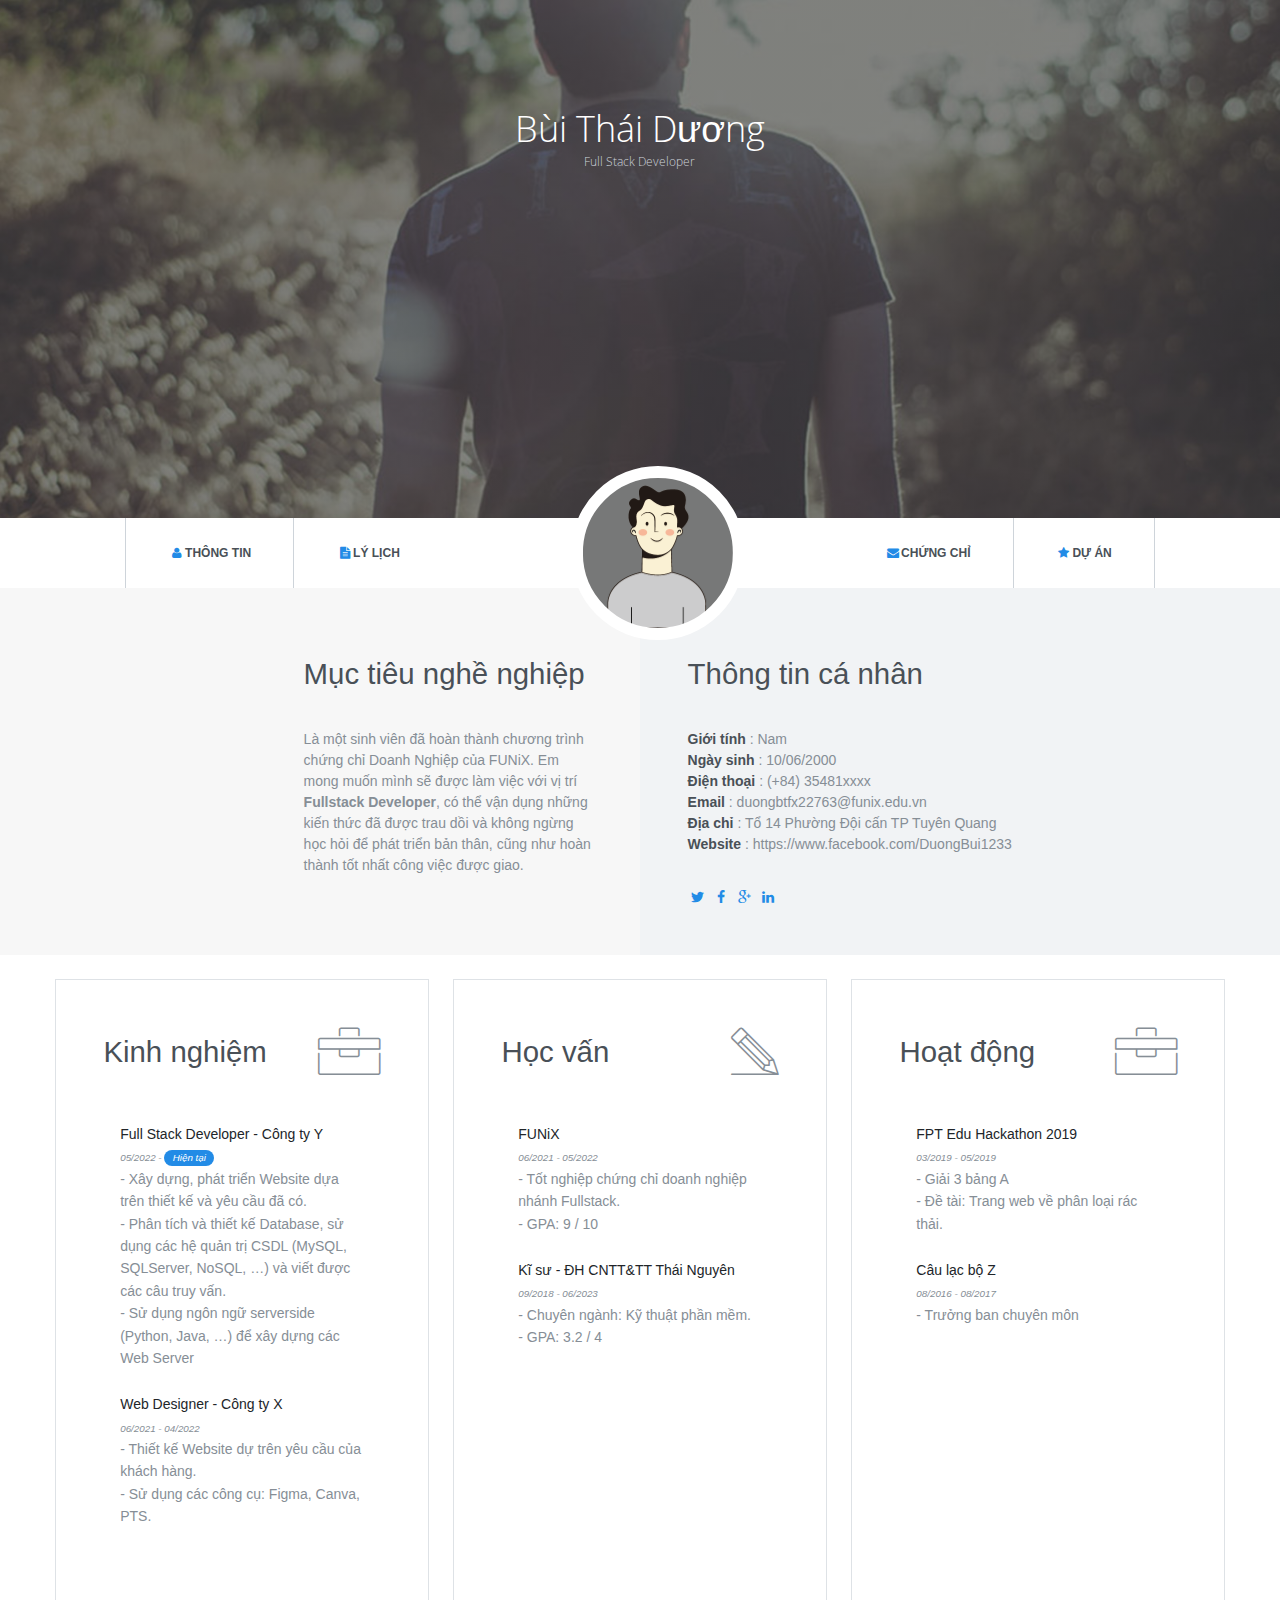
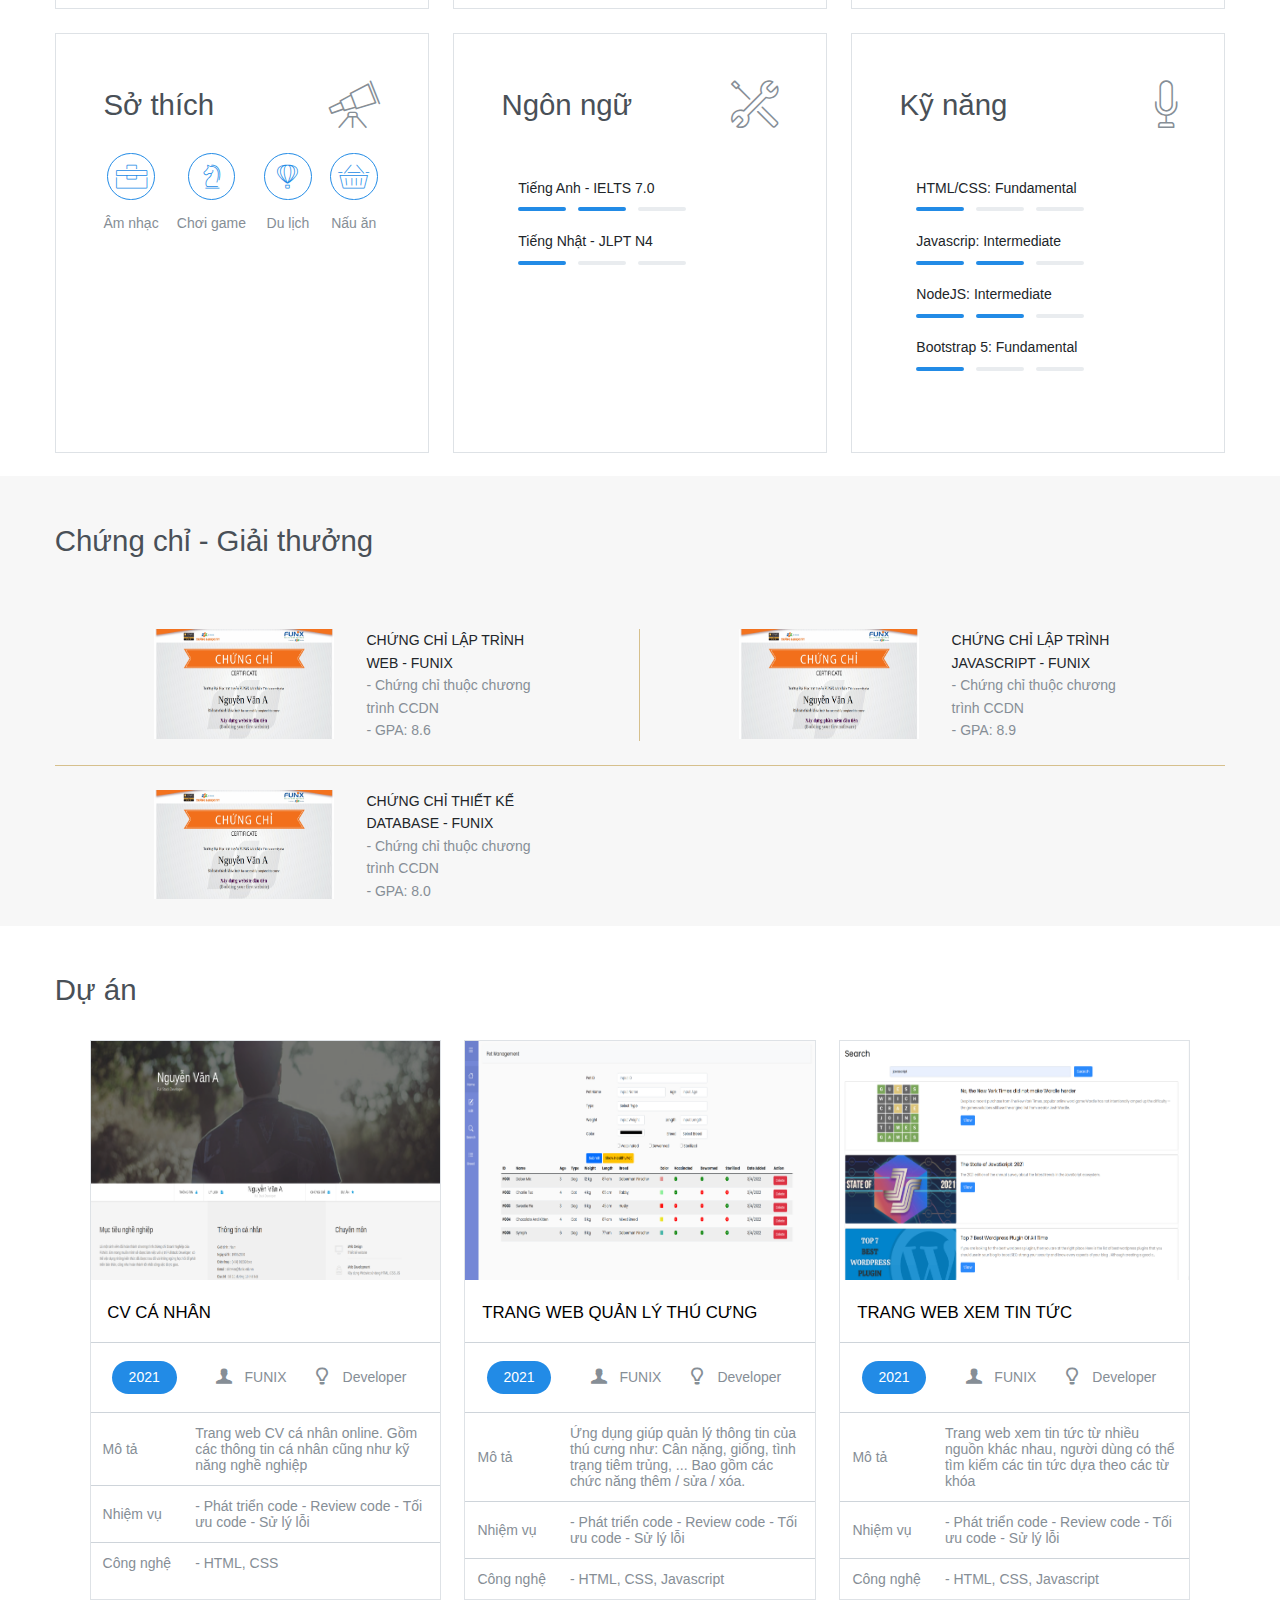
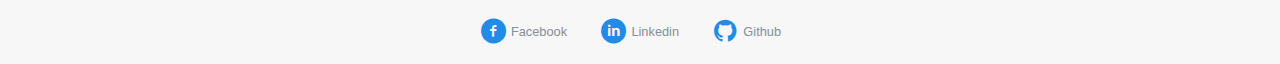
==== index.html @ 36f76881 "first up" ====
<!DOCTYPE html>
<html lang="en">
  <head>
    <meta charset="UTF-8" />
    <meta http-equiv="X-UA-Compatible" content="IE=edge" />
    <meta name="viewport" content="width=device-width, initial-scale=1.0" />

		<!-- responsive for laptops -->
    <link rel="stylesheet" href="./css/laptop.css" />

		<!-- responsive for tablets -->
		<link rel="stylesheet" href="./css/tablet.css">

		<!-- responsive for mobiles -->
		<link rel="stylesheet" href="./css/mobile.css">

    <link rel="stylesheet" href="./css/font.css" />
    <title>Assignment 02</title>
  </head>
  <body>
    <div id="banner">
      <div class="banner-info">
        <h1>Bùi Thái Dương</h1>
        <span>Full Stack Developer</span>
      </div>
    </div>

    <section id="nav-bar">
      <nav class="container">
				<div class="nav-item">
					<a href="#about"><i class="icon icon-user"></i></i><p>Thông tin</p></a>
				</div>
				<div class="nav-item">
        	<a href="#job-info"><i class="icon icon-doc-text-inv"></i><p>Lý lịch</p></a>
				</div>
        <div class="nav-item my-photo"></div>
				<div class="nav-item photo-right">
        	<a href="#certificate"><i class="icon icon-mail-alt"></i><p>Chứng chỉ</p></a>
				</div>
				<div class="nav-item">
        	<a href="#project"><i class="icon icon-star-1"></i><p>Dự Án</p></a>
				</div>
      </nav>
    </section>

    <section id="about" class="bg-grey">
      <div class="container">
        <div id="target">
					<div class="empty"></div>
					<div class="side-empty">
						<h2 class="section-title">Mục tiêu nghề nghiệp</h2>
						<p>
							Là một sinh viên đã hoàn thành chương trình chứng chỉ Doanh Nghiệp
							của FUNiX. Em mong muốn mình sẽ được làm việc với vị trí
							<b>Fullstack Developer</b>, có thể vận dụng những kiến thức đã được
							trau dồi và không ngừng học hỏi để phát triển bản thân, cũng như
							hoàn thành tốt nhất công việc được giao.
						</p>
					</div>
        </div>
        <div id="personal-info">
          <h2 class="section-title">Thông tin cá nhân</h2>
          <ul class="mt-40 info">
            <li><span>Giới tính</span> : Nam</li>
            <li><span>Ngày sinh</span> : 10/06/2000</li>
            <li><span>Điện thoại</span> : (+84) 35481xxxx</li>
            <li><span>Email</span> : duongbtfx22763@funix.edu.vn</li>
            <li><span>Địa chỉ</span> : Tổ 14 Phường Đội cấn TP Tuyên Quang</li>
            <li><span>Website</span> : https://www.facebook.com/DuongBui1233</li>
          </ul>
					<div>
						<a href="#" class="icon"><i class="icon-twitter"></i></a>
						<a href="#" class="icon"><i class="icon-facebook"></i></a>
						<a href="#" class="icon"><i class="icon-gplus"></i></a>
						<a href="#" class="icon"><i class="icon-linkedin"></i></a>
					</div>
        </div>
      </div>
    </section>

    <section id="job-info">
      <div class="container">
					<div class="card">
							<div class="card-header">
								<h2>Kinh nghiệm</h2>
								<i class="ic-toolbox"></i>
						</div>

						<div class="card-body">
							<ul>
								<li>
									<p class="li-first-line">Full Stack Developer - Công ty Y</p>

									<div class="time">
										<span>05/2022 - </span>
										<p>Hiện tại</p>
									</div>

									<p>
										- Xây dựng, phát triển Website dựa trên thiết kế và yêu cầu đã
										có.
									</p>
									<p>
										- Phân tích và thiết kế Database, sử dụng các hệ quản trị CSDL
										(MySQL, SQLServer, NoSQL, …) và viết được các câu truy vấn.
									</p>
									<p>
										- Sử dụng ngôn ngữ serverside (Python, Java, …) để xây dựng các Web Server
									</p>
								</li>

								<li>
									<p class="li-first-line">Web Designer - Công ty X</p>
									<span>06/2021 - 04/2022</span>	
									<p>- Thiết kế Website dự trên yêu cầu của khách hàng.</p>
									<p>- Sử dụng các công cụ: Figma, Canva, PTS.</p>
								</li>
							</ul>
						</div>
					</div>

					<div class="card">
						<div class="card-header">
							<h2>Học vấn</h2>
							<i class="ic-pencil"></i>
						</div>

						<div class="card-body">
							<ul>
								<li>
									<p class="li-first-line">FUNiX</p>
									<span>06/2021 - 05/2022</span>
									<p>- Tốt nghiệp chứng chỉ doanh nghiệp nhánh Fullstack.</p>
									<p>- GPA: 9 / 10</p>
								</li>

								<li>
									<p class="li-first-line">Kĩ sư - ĐH CNTT&TT Thái Nguyên</p>
									<span>09/2018 - 06/2023</span>
									<p>- Chuyên ngành: Kỹ thuật phần mềm.</p>
									<p>- GPA: 3.2 / 4</p>
								</li>
							</ul>
						</div>
					</div>

					<div class="card">
						<div class="card-header">
							<h2>Hoạt động</h2>
							<i class="ic-toolbox"></i>
						</div>

						<div class="card-body">
							<ul>
								<li>
									<p class="li-first-line">FPT Edu Hackathon 2019</p>
									<span>03/2019 - 05/2019</span>
									<p>- Giải 3 bảng A</p>
									<p>- Đề tài: Trang web về phân loại rác thải.</p>
								</li>

								<li>
									<p class="li-first-line">Câu lạc bộ Z</p>
									<span>08/2016 - 08/2017</span>
									<p>- Trưởng ban chuyên môn</p>
								</li>
							</ul>
						</div>
					</div>

					<div class="card">
						<div class="card-header">
							<h2>Sở thích</h2>
							<i class="ic-telescope"></i>
						</div>

						<div class="card-body hoppy">
							<div class="icon-notess">
								<i class="ic-toolbox"></i>
								<p>Âm nhạc</p>
							</div>
							<div class="icon-notess">
								<i class="ic-strategy"></i>
								<p>Chơi game</p>
							</div>
							<div class="icon-notess">
								<i class="ic-hotairballoon"></i>
								<p>Du lịch</p>
							</div>
							<div class="icon-notess">
								<i class="ic-basket"></i>
								<p>Nấu ăn</p>
							</div>
						</div>
					</div>

					<div class="card language">
						<div class="card-header">
							<h2>Ngôn ngữ</h2>
							<i class="ic-tools-2"></i>
						</div>

						<div class="card-body">
							<div>
								<p>Tiếng Anh - IELTS 7.0</p>
								<span class="score light"></span>
								<span class="score light"></span>
								<span class="score"></span>
							</div>
							<div>
								<p>Tiếng Nhật - JLPT N4</p>
								<span class="score light"></span>
								<span class="score"></span>
								<span class="score"></span>
							</div>
						</div>
					</div>

					<div class="card skill">
						<div class="card-header">
							<h2>Kỹ năng</h2>
							<i class="ic-mic"></i>
						</div>

						<div class="card-body">
							<div>
								<p>HTML/CSS: Fundamental</p>
								<span class="score light"></span>
								<span class="score"></span>
								<span class="score"></span>
							</div>
							<div>
								<p>Javascrip: Intermediate</p>
								<span class="score light"></span>
								<span class="score light"></span>
								<span class="score"></span>
							</div>
							<div>
								<p>NodeJS: Intermediate</p>
								<span class="score light"></span>
								<span class="score light"></span>
								<span class="score"></span>
							</div>
							<div>
								<p>Bootstrap 5: Fundamental</p>
								<span class="score light"></span>
								<span class="score"></span>
								<span class="score"></span>
							</div>
						</div>
					</div>
      </div>
    </section>

    <section id="certificate" class="bg-grey">
      <div class="container">
        <h2 class="section-title">Chứng chỉ - Giải thưởng</h2>
      
				<div class="column">
					<div class="row">
						<div class="certificate-item">
							<img src="./images/Cert_DBI.png" alt="ảnh chứng chỉ">
							<div>
								<p>CHỨNG CHỈ LẬP TRÌNH WEB - FUNIX</p>
								<ul>
									<li>- Chứng chỉ thuộc chương trình CCDN</li>
									<li>- GPA: 8.6</li>
								</ul>
							</div>
						</div>
						<div class="certificate-item">
							<img src="./images/Cert_PRF.png" alt="ảnh chứng chỉ">
							<div>
								<p>CHỨNG CHỈ LẬP TRÌNH JAVASCRIPT - FUNIX</p>
								<ul>
									<li>- Chứng chỉ thuộc chương trình CCDN</li>
									<li>- GPA: 8.9</li>
								</ul>
							</div>
						</div>
					</div>
					<div class="row">
						<div class="certificate-item">
							<img src="./images/Cert_WEB.png" alt="ảnh chứng chỉ">
							<div>
								<p>CHỨNG CHỈ THIẾT KẾ DATABASE - FUNIX</p>
								<ul>
									<li>- Chứng chỉ thuộc chương trình CCDN</li>
									<li>- GPA: 8.0</li>
								</ul>
							</div>
						</div>
					</div>
				</div>
			</div>
    </section>

    <section id="project">
      <div class="container">
        <h2 class="section-title">Dự án</h2>

				<div class="section-content">
					<div class="card">
						<img src="./images/project_1.png" alt="ảnh project_1" class="card-image">
						<p class="card-title">CV CÁ NHÂN</p>
						<div class="card-description">
							<div class="year"><p>2021</p></div>
							<div class="res970">
								<div>
									<i class="icon-user-1"></i>
									<p>FUNIX</p>
								</div>
								<div>
									<i class="icon-lamp"></i>
									<p>Developer</p>
								</div>
							</div>
						</div>
						<table>
							<tr>
								<td>Mô tả</td>
								<td>Trang web CV cá nhân online. Gồm các thông tin cá nhân cũng như kỹ năng nghề nghiệp</td>
							</tr>
							<tr>
								<td>Nhiệm vụ</td>
								<td>- Phát triển code - Review code - Tối ưu code - Sử lý lỗi</td>
							</tr>
							<tr>
								<td>Công nghệ</td>
								<td>- HTML, CSS</td>
							</tr>
						</table>
					</div>
	
					<div class="card">
						<img src="./images//project_2.png" alt="ảnh project_2" class="card-image">
						<p class="card-title">TRANG WEB QUẢN LÝ THÚ CƯNG</p>
						<div class="card-description">
							<div class="year"><p>2021</p></div>
							<div class="res970">
								<div>
									<i class="icon-user-1"></i>
									<p>FUNIX</p>
								</div>
								<div>
									<i class="icon-lamp"></i>
									<p>Developer</p>
								</div>
							</div>
						</div>
						<table>
							<tr>
								<td>Mô tả</td>
								<td>Ứng dụng giúp quản lý thông tin của thú cưng như: Cân nặng, giống, tình trạng tiêm trủng, ... Bao gồm các chức năng thêm / sửa / xóa.</td>
							</tr>
							<tr>
								<td>Nhiệm vụ</td>
								<td>- Phát triển code - Review code - Tối ưu code - Sử lý lỗi</td>
							</tr>
							<tr>
								<td>Công nghệ</td>
								<td>- HTML, CSS, Javascript</td>
							</tr>
						</table>
					</div>
	
					<div class="card">
						<img src="./images/project_3.png" alt="ảnh project_3" class="card-image">
						<p class="card-title">TRANG WEB XEM TIN TỨC</p>
						<div class="card-description">
							<div class="year"><p>2021</p></div>
							<div class="res970">
								<div>
									<i class="icon-user-1"></i>
									<p>FUNIX</p>
								</div>
								<div>
									<i class="icon-lamp"></i>
									<p>Developer</p>
								</div>
							</div>
						</div>
						<table>
							<tr>
								<td>Mô tả</td>
								<td>Trang web xem tin tức từ nhiều nguồn khác nhau, người dùng có thể tìm kiếm các tin tức dựa theo các từ khóa</td>
							</tr>
							<tr>
								<td>Nhiệm vụ</td>
								<td>- Phát triển code - Review code - Tối ưu code - Sử lý lỗi</td>
							</tr>
							<tr>
								<td>Công nghệ</td>
								<td>- HTML, CSS, Javascript</td>
							</tr>
						</table>
					</div>
				</div>
      </div>
    </section>

    <section id="footer" class="bg-grey">
      <div class="container">
        <ul>
          <li>
						<a href="#">
							<i class="icon-facebook-circled"></i>
							<p>Facebook</p>
						</a>
					</li>
          <li><a href="#">
						<i class="icon-linkedin-circled"></i>
						<p>Linkedin</p>
					</a>
				</li>
          <li>
						<a href="#">
							<i class="icon-github-circled"></i>
							<p>Github</p>
						</a>
					</li>
        </ul>
      </div>
    </section>
  </body>
</html>
---- css/laptop.css ----
/*
SPACING SYSTEM (px)
2 / 4 / 8 / 12 / 16 / 24 / 32 / 48 / 64 / 80 / 96 / 128

FONT SIZE SYSTEM (px)
10 / 12 / 14 / 16 / 18 / 20 / 24 / 30 / 36 / 44 / 52 / 62 / 74 / 86 / 98
*/

* {
  margin: 0px;
  padding: 0;
  box-sizing: border-box;
}

html {
  font-size: 14px;
}

body {
  font-family: sans-serif;
}

h2 {
  font-size: 2.1rem;
  font-weight: 200;
  color: #495057;
}

.bg-grey {
  background: #f7f7f7;
}

section > .container {
  max-width: 83.6rem;
  margin: auto;
  display: block;

  /* padding: 30px 50px; */
}

#nav-bar {
  text-align: center;
}

/* BANNER */
#banner {
  background-image: linear-gradient(
      rgba(52, 52, 52, 0.6),
      rgba(53, 53, 53, 0.6)
    ),
    url(../images/banner.jpg);
  background-size: cover;
  background-position: center center;
  width: 100%;
  height: 37rem;
  font-family: "open_sanslight", sans-serif;

  position: relative;
}

.banner-info {
  color: #fff;
  font-style: normal;

  display: flex;
  flex-direction: column;
  align-items: center;
  position: absolute;
  left: 50%;
  top: 20%;
  transform: translate(-50%, 0);
}

.banner-info h1 {
  font-size: 2.6rem;
  font-weight: 500;
}

.banner-info span {
  font-size: 0.86rem;
  color: #ced4da;
  font-weight: lighter;
}

/* --------NAVBAR--------- */

#nav-bar .container {
  height: 5rem;

  display: flex;
  justify-content: center;
  align-items: center;
  position: relative;
}

.nav-item i {
  color: #228be6;
}

#nav-bar a:link,
a:visited {
  color: #495057;
  text-decoration: none;

  display: flex;
  align-items: center;
}

#nav-bar a:hover p,
a:hover i,
a:active p,
a:active i {
  color: #f03e3e;
}

#nav-bar .nav-item {
  height: 100%;
  border-left: 1px solid #ced4da;
  padding: 0 3rem;
  font-size: 0.86rem;
  text-transform: uppercase;
  font-weight: bold;

  display: flex;
  align-items: center;
  gap: 5px;
}

#nav-bar .nav-item:last-child {
  border-right: 1px solid #ced4da;
}

#nav-bar .my-photo {
  border-left: none;
  width: 28.6rem;
}

/* ảnh giữa navbar */
#nav-bar .my-photo::after {
  background-image: url(../images/default-avatar.webp);
  background-size: contain;
  width: 10.7rem;
  height: 10.7rem;
  border: 0.86rem solid #fff;
  border-radius: 50%;
  transform: translate(50%, 0);
  position: absolute;
  content: "";
}

/* bỏ border nav cạnh cảnh */
#nav-bar .photo-right {
  border-left: none;
}

/* --------ABOUT--------- */

#about .container {
  max-width: 100%;
  color: #868e96;
  /* font-family: sans-serif; */
  line-height: 1.5;
  margin-bottom: 1.7rem;

  display: grid;
  grid-template-columns: 50% 50%;
}

#about h2 {
  margin-bottom: 2.3rem;
}

#target {
  display: flex;
}

/* can giua phan target */
#target .empty {
  /* max-width: 10px; */
  height: 100%;
}

#target .side-empty {
  padding: 4.6rem 3.4rem 3.4rem 3.4rem;
  max-width: 60%;
  margin-left: auto;
}

#personal-info {
  padding: 4.6rem 3.4rem 3.4rem 3.4rem;
  background-color: #f1f3f5;
}

#personal-info ul {
  list-style: none;
}

#personal-info li:last-child {
  margin-bottom: 2.3rem;
}

#personal-info span {
  font-weight: bold;
  color: #495057;
}

/* link for icons */
#personal-info .icon:link,
.icon:visited {
  color: #228be6;
}

#personal-info .icon:active,
.icon:hover {
  color: #f03e3e;
}

/* -------JOB INFFOR---------- */

#job-info .container {
  height: fit-content;
  color: #868e96;

  display: grid;
  grid-template-columns: repeat(3, 1fr);
  grid-template-rows: 60% 40%;
  gap: 1.7rem;
  margin-bottom: 3.4rem;
}

/* hadle card */
.card {
  border: 1px solid #dee2e6;
}

.card-header {
  padding: 3.4rem 3.4rem 1.7rem 3.4rem;

  display: flex;
  justify-content: space-between;
  align-items: center;
}

.card-header h1 {
  color: #212529;
}

.card-header i {
  font-size: 3.4rem;
  color: #868e96;
}

.card-body {
  padding: 1.7rem 4.6rem 3.4rem 4.6rem;
  line-height: 1.6;
  /* margin-bottom: 64px; */
}

/* handle li tag */
.card-body .li-first-line {
  color: #212529;
}

.card-body li {
  list-style: none;
  margin-bottom: 1.7rem;
  position: relative;
}

/* li marker */
.card-body ul li::before {
  content: "";
  display: inline-block;
  background-color: #228be6;
  max-width: 0.6rem;
  height: 0.6rem;
  border-radius: 50%;
  position: absolute;
  left: -1.4rem;
  top: 5px;
}

/* info trong li */
.time p {
  display: inline-block;
  background-color: #228be6;
  color: #fff;
  padding: 0 0.6rem;
  border-radius: 0.6rem;
  font-size: 0.7rem;
  font-style: italic;
}

.card-body span {
  font-style: italic;
  font-size: 0.7rem;
  margin-bottom: 0.86rem;
}

/* card sở thích */

.hoppy {
  padding: 0 3.4rem;
  display: flex;
  gap: 1.3rem;
}

.icon-notess {
  display: flex;
  flex-direction: column;
  align-items: center;
}

.icon-notess i {
  font-size: 1.7rem;
  color: #228be6;
  width: 3.4rem;
  height: 3.4rem;
  border: 1px solid #228be6;
  border-radius: 50%;
  margin-bottom: 0.86rem;

  display: flex;
  align-items: center;
  justify-content: center;
}

/* card ngôn ngữ, kỹ năng */

.language p,
.skill p {
  color: #212529;
  margin-bottom: 0.6rem;
}

.language .score,
.skill .score {
  display: inline-block;
  border: 2px solid #e9ecef;
  width: 3.4rem;
  border-radius: 2px;
  margin-right: 0.6rem;
}

.language .light,
.skill .light {
  border: 2px solid #228be6;
}

/* ------CERTIFICATE------- */

#certificate .container {
  margin-bottom: 3.4rem;
}

#certificate .column {
  color: #868e96;
}

#certificate .row {
  border-bottom: 1px solid #d6c08d;

  display: flex;
  justify-content: space-between;
  padding: 1.7rem 0;
}

/* bỏ border last-child */
#certificate .row:last-child {
  border-bottom: none;
}

/* setting nội dung item */
#certificate h2 {
  padding: 3.4rem 0;
}

#certificate img {
  max-width: 12.86rem;
  max-height: 7.8rem;
  margin-right: 2.3rem;
}

.certificate-item {
  max-width: 50%;
  line-height: 1.6;
  border-right: 1px solid #d6c08d;
  padding: 0 7.1rem;

  display: flex;
}

.certificate-item:last-child {
  border-right: none;
}

.certificate-item p {
  color: #212529;
}

.certificate-item li {
  list-style: none;
}

/* -----------PROJECT---------- */
#project .container {
}

/* setting section */
#project .section-title {
  margin-bottom: 2.3rem;
}

#project .section-content {
  display: flex;
  justify-content: center;
  gap: 1.7rem;
}

/* setting card */
#project .card {
  max-width: 30%;
}

#project .card-image {
  max-width: 100%;
}

#project .card-title {
  text-transform: uppercase;
  font-size: 1.2rem;

  display: flex;
  align-items: center;
  padding: 1.4rem 1.2rem;
}

/* setting phần chứa icon */
#project .card-description {
  border-top: 1px solid #ced4da;

  display: flex;
  align-items: center;
  justify-content: center;
  color: #868e96;
}

#project .card-description div {
  display: flex;
  align-items: center;
  margin: 0.86rem 0.86rem;
}

#project .card-description .year {
  background-color: #228be6;
  color: #fff;
  border-radius: 100px;

  padding: 0.6rem 1.2rem;
}

#project .card-description i {
  font-size: 1.2rem;

  margin-right: 0.6rem;
}

/* setting table */

#project table {
  color: #868e96;
  border-collapse: collapse;

  border-top: 1px solid #ced4da;
}

#project table td {
  padding: 0.86rem 0.86rem;
  border-top: 1px solid #ced4da;
}

#project table tr td:first-child {
  white-space: nowrap;
}

/* ---------FOOTER--------- */

#footer .container {
  font-size: 1.2rem;
  height: 5vw;

  padding: 2.3rem 0;
  display: flex;
  justify-content: center;
  align-items: center;
}

#footer li {
  color: #ced4da;

  display: inline-block;
  margin-right: 1.7rem;
}

#footer i {
  color: #228be6;
  /* font-size: 2.3rem; */
  font-size: 2vw;
}

#footer a:link,
a:visited {
  color: #868e96;
  text-decoration: none;
  font-size: 1vw;

  display: flex;
  align-items: center;
}

#footer a:hover i,
a:hover p,
a:active i,
a:active p {
  color: #f03e3e;
}

@media (max-width: 1220px) {
  #job-info .container {
    margin-left: 1.7rem;
    margin-right: 1.7rem;
    column-gap: 1.7rem;
  }

  #certificate .container .section-title,
  #certificate .container .column {
    margin-left: 1.7rem;
  }

  #project .container .section-title {
    margin-left: 1.7rem;
  }
}
---- css/tablet.css ----
@media (max-width: 1170px) {
  /* navbar and banner */
  #nav-bar .my-photo::after {
    display: none;
  }

  #nav-bar .my-photo {
    display: none;
  }

  #nav-bar .nav-item:nth-child(2) {
    border-right: 1px solid #ced4da;
  }

  #target .side-empty {
    padding: 4.6rem 0.4rem 3.4rem 9.4rem;
    max-width: 75%;
    margin-left: 7rem;
  }

  /* job-info */
  #job-info .container {
    grid-template-columns: repeat(2, 1fr);
    grid-template-rows: 27.8rem 9.8rem 21.4rem auto;
  }

  #job-info .container .card {
    overflow: hidden;
  }

  #job-info .container .card:nth-child(1) {
    grid-row: 1 / 3;
  }

  #job-info .container .card:nth-child(3) {
    grid-row: 2 / 4;
  }

  /* certificate */
  #certificate .row {
    gap: 0;
  }

  /* project */
  #project .card-description div {
    margin: 0.86rem 0.7rem;
  }
}

@media (max-width: 970px) {
  /* introduce */
  #target .side-empty {
    padding: 4.6rem 0.4rem 3.4rem 0.4rem;
  }

  /* job-info */
  #job-info .container {
    grid-template-rows: 32.8rem 15rem 10.7rem 10.7rem auto;
  }

  #job-info .container .card:nth-child(4) {
    grid-column: 1 / 2;
    grid-row: 3 / 5;
  }

  #job-info .container .card:nth-child(5) {
    grid-column: 1 / 2;
    grid-row: 5 / 6;
  }

  #job-info .container .card:nth-child(6) {
    grid-column: 2 / 3;
    grid-row: 4 / 6;
  }

  /* certificate */
  #certificate .certificate-item {
    padding: 0 1.7rem;

    flex-direction: column;
  }

  #certificate .container .column {
    max-width: fit-content;
    margin: 0 auto;
  }

  /* project */
  #project .card-description {
    border-top: 1px solid #ced4da;

    display: flex;
    align-items: center;
    justify-content: center;
    color: #868e96;
  }

  #project .card-description .res970 {
    display: flex;
    flex-direction: column;
    align-items: start;
  }

  #project table tr td:first-child {
    white-space: break-spaces;
  }

  #footer .container {
    height: 5vw;
  }
}

@media (max-width: 700px) {
  #project .card-description div {
    margin: 0;
  }

  #footer .container {
    height: 5vw;
  }
}
---- css/mobile.css ----
@media (max-width: 530px) {
  html {
    font-size: 10px;
    line-height: 1.5;
  }

  h2 {
    font-size: 1.4rem;
  }

  /* navbar */
  #nav-bar .container {
    height: fit-content;
    flex-direction: column;
    align-content: center;
  }

  #nav-bar .container .nav-item {
    width: 100%;
    padding: 0.5rem 0;
    border: none;
    border-bottom: 1px solid #ced4da;
  }

  /* about */
  #about .container {
    grid-template-columns: 1fr;
  }

  #target .side-empty {
    padding: 2.3rem 0 0 0;
    max-width: 100%;
    margin: 0 6.1rem;
  }

  #target .side-empty h2 {
    text-align: center;
  }

  #personal-info {
    padding: 2.3rem 0 0 0;
    margin: 0 6.1rem;
  }

  #personal-info h2,
  #personal-info div {
    text-align: center;
  }

  /* job-info */
  #job-info .container {
    display: flex;
    flex-direction: column;
  }

  #job-info .container .card:nth-child(4) {
    padding-bottom: 4.8rem;
  }

  /* certificate */
  #certificate .container {
    display: flex;
    flex-direction: column;
  }

  #certificate .container .row {
    padding: 0;
    display: flex;
    flex-direction: column;
    border: none;
  }

  #certificate .row .certificate-item {
    max-width: 100%;
    flex-direction: row;
    border: none;
    border-bottom: 1px solid #d6c08d;
    margin: 0;
    padding: 1.7rem;
  }

  /* project */
  #project .section-content {
    flex-direction: column;
    gap: 4rem;
  }

  #project .section-content .card {
    max-width: 90%;
    margin: 0 auto;
  }

  #project .card-description .res970 {
    display: flex;
    flex-direction: row;
    align-items: start;
  }

  #project table tr td:first-child {
    white-space: nowrap;
  }

  #project .card-description div {
    margin: 0.86rem 0.86rem;
  }

  #footer .container {
    height: 5vw;
  }
}
---- css/font.css ----
@font-face {
	font-family: 'open_sanslight';
	src: url('../fonts/OpenSans-Light-webfont.eot');
	src: url('../fonts/OpenSans-Light-webfont.eot#iefix') format('embedded-opentype'),
		url('../fonts/OpenSans-Light-webfont.woff') format('woff'),
		url('../fonts/OpenSans-Light-webfont.ttf') format('truetype'),
		url('../fonts/OpenSans-Light-webfont.svg#open_sanslight') format('svg');
	font-weight: normal;
	font-style: normal;

}

@font-face {
	font-family: 'open_sansitalic';
	src: url('../fonts/OpenSans-Italic-webfont.eot');
	src: url('../fonts/OpenSans-Italic-webfont.eot#iefix') format('embedded-opentype'),
		url('../fonts/OpenSans-Italic-webfont.woff') format('woff'),
		url('../fonts/OpenSans-Italic-webfont.ttf') format('truetype'),
		url('../fonts/OpenSans-Italic-webfont.svg#open_sansitalic') format('svg');
	font-weight: normal;
	font-style: normal;

}

@font-face {
	font-family: 'open_sanssemibold';
	src: url('../fonts/OpenSans-Semibold-webfont.eot');
	src: url('../fonts/OpenSans-Semibold-webfont.eot#iefix') format('embedded-opentype'),
		url('../fonts/OpenSans-Semibold-webfont.woff') format('woff'),
		url('../fonts/OpenSans-Semibold-webfont.ttf') format('truetype'),
		url('../fonts/OpenSans-Semibold-webfont.svg#open_sanssemibold') format('svg');
	font-weight: normal;
	font-style: normal;

}


@font-face {
	font-family: 'open_sanslight_italic';
	src: url('../fonts/OpenSans-LightItalic-webfont.eot');
	src: url('../fonts/OpenSans-LightItalic-webfont.eot#iefix') format('embedded-opentype'),
		url('../fonts/OpenSans-LightItalic-webfont.woff') format('woff'),
		url('../fonts/OpenSans-LightItalic-webfont.ttf') format('truetype'),
		url('../fonts/OpenSans-LightItalic-webfont.svg#open_sanslight_italic') format('svg');
	font-weight: normal;
	font-style: normal;

}

@font-face {
	font-family: 'open_sansregular';
	src: url('../fonts/OpenSans-Regular-webfont.eot');
	src: url('../fonts/OpenSans-Regular-webfont.eot#iefix') format('embedded-opentype'),
		url('../fonts/OpenSans-Regular-webfont.woff') format('woff'),
		url('../fonts/OpenSans-Regular-webfont.ttf') format('truetype'),
		url('../fonts/OpenSans-Regular-webfont.svg#open_sansregular') format('svg');
	font-weight: normal;
	font-style: normal;

}


@font-face {
	font-family: 'fontello';
	src: url('../fonts/fontello.eot');
	src: url('../fonts/fontello.eot#iefix') format('embedded-opentype'),
		url('../fonts/fontello.woff') format('woff'),
		url('../fonts/fontello.ttf') format('truetype'),
		url('../fonts/fontello.svg#fontello') format('svg');
	font-weight: normal;
	font-style: normal;
}

[class^="icon-"]:before,
[class*=" icon-"]:before {
	font-family: "fontello";
	font-style: normal;
	font-weight: normal;
	speak: none;

	display: inline-block;
	text-decoration: inherit;
	width: 1em;
	margin-right: .2em;
	text-align: center;
	/* opacity: .8; */

	/* For safety - reset parent styles, that can break glyph codes*/
	font-variant: normal;
	text-transform: none;

	/* fix buttons height, for twitter bootstrap */
	line-height: 1em;

	/* Animation center compensation - margins should be symmetric */
	/* remove if not needed */
	margin-left: .2em;

	/* you can be more comfortable with increased icons size */
	/* font-size: 120%; */

	/* Font smoothing. That was taken from TWBS */
	-webkit-font-smoothing: antialiased;
	-moz-osx-font-smoothing: grayscale;

	/* Uncomment for 3D effect */
	/* text-shadow: 1px 1px 1px rgba(127, 127, 127, 0.3); */
}

.icon-emo-happy:before {
	content: '\e800';
}

/* '' */
.icon-emo-wink:before {
	content: '\e801';
}

/* '' */
.icon-emo-wink2:before {
	content: '\e802';
}

/* '' */
.icon-emo-unhappy:before {
	content: '\e803';
}

/* '' */
.icon-emo-sleep:before {
	content: '\e804';
}

/* '' */
.icon-emo-thumbsup:before {
	content: '\e805';
}

/* '' */
.icon-emo-devil:before {
	content: '\e806';
}

/* '' */
.icon-emo-surprised:before {
	content: '\e807';
}

/* '' */
.icon-emo-tongue:before {
	content: '\e808';
}

/* '' */
.icon-emo-coffee:before {
	content: '\e809';
}

/* '' */
.icon-emo-sunglasses:before {
	content: '\e80a';
}

/* '' */
.icon-emo-displeased:before {
	content: '\e80b';
}

/* '' */
.icon-emo-beer:before {
	content: '\e80c';
}

/* '' */
.icon-emo-grin:before {
	content: '\e80d';
}

/* '' */
.icon-emo-angry:before {
	content: '\e80e';
}

/* '' */
.icon-emo-saint:before {
	content: '\e80f';
}

/* '' */
.icon-emo-cry:before {
	content: '\e810';
}

/* '' */
.icon-emo-shoot:before {
	content: '\e811';
}

/* '' */
.icon-emo-squint:before {
	content: '\e812';
}

/* '' */
.icon-emo-laugh:before {
	content: '\e813';
}

/* '' */
.icon-spin1:before {
	content: '\e814';
}

/* '' */
.icon-spin2:before {
	content: '\e815';
}

/* '' */
.icon-spin3:before {
	content: '\e816';
}

/* '' */
.icon-spin4:before {
	content: '\e817';
}

/* '' */
.icon-spin5:before {
	content: '\e818';
}

/* '' */
.icon-spin6:before {
	content: '\e819';
}

/* '' */
.icon-firefox:before {
	content: '\e81a';
}

/* '' */
.icon-chrome:before {
	content: '\e81b';
}

/* '' */
.icon-opera:before {
	content: '\e81c';
}

/* '' */
.icon-ie:before {
	content: '\e81d';
}

/* '' */
.icon-crown:before {
	content: '\e81e';
}

/* '' */
.icon-crown-plus:before {
	content: '\e81f';
}

/* '' */
.icon-crown-minus:before {
	content: '\e820';
}

/* '' */
.icon-marquee:before {
	content: '\e821';
}

/* '' */
.icon-glass:before {
	content: '\e822';
}

/* '' */
.icon-music:before {
	content: '\e823';
}

/* '' */
.icon-search:before {
	content: '\e824';
}

/* '' */
.icon-mail:before {
	content: '\e825';
}

/* '' */
.icon-mail-alt:before {
	content: '\e826';
}

/* '' */
.icon-mail-squared:before {
	content: '\e827';
}

/* '' */
.icon-heart:before {
	content: '\e828';
}

/* '' */
.icon-heart-empty:before {
	content: '\e829';
}

/* '' */
.icon-star-1:before {
	content: '\e82a';
}

/* '' */
.icon-star-empty-1:before {
	content: '\e82b';
}

/* '' */
.icon-star-half:before {
	content: '\e82c';
}

/* '' */
.icon-star-half-alt:before {
	content: '\e82d';
}

/* '' */
.icon-user:before {
	content: '\e82e';
}

/* '' */
.icon-user-plus:before {
	content: '\e82f';
}

/* '' */
.icon-user-times:before {
	content: '\e830';
}

/* '' */
.icon-users:before {
	content: '\e831';
}

/* '' */
.icon-male:before {
	content: '\e832';
}

/* '' */
.icon-female:before {
	content: '\e833';
}

/* '' */
.icon-child:before {
	content: '\e834';
}

/* '' */
.icon-user-secret:before {
	content: '\e835';
}

/* '' */
.icon-video:before {
	content: '\e836';
}

/* '' */
.icon-videocam:before {
	content: '\e837';
}

/* '' */
.icon-picture:before {
	content: '\e838';
}

/* '' */
.icon-camera:before {
	content: '\e839';
}

/* '' */
.icon-camera-alt:before {
	content: '\e83a';
}

/* '' */
.icon-th-large:before {
	content: '\e83b';
}

/* '' */
.icon-th:before {
	content: '\e83c';
}

/* '' */
.icon-th-list:before {
	content: '\e83d';
}

/* '' */
.icon-ok:before {
	content: '\e83e';
}

/* '' */
.icon-ok-circled:before {
	content: '\e83f';
}

/* '' */
.icon-ok-circled2:before {
	content: '\e840';
}

/* '' */
.icon-ok-squared:before {
	content: '\e841';
}

/* '' */
.icon-cancel:before {
	content: '\e842';
}

/* '' */
.icon-cancel-circled:before {
	content: '\e843';
}

/* '' */
.icon-cancel-circled2:before {
	content: '\e844';
}

/* '' */
.icon-plus:before {
	content: '\e845';
}

/* '' */
.icon-plus-circled:before {
	content: '\e846';
}

/* '' */
.icon-plus-squared:before {
	content: '\e847';
}

/* '' */
.icon-plus-squared-alt:before {
	content: '\e848';
}

/* '' */
.icon-minus:before {
	content: '\e849';
}

/* '' */
.icon-minus-circled:before {
	content: '\e84a';
}

/* '' */
.icon-minus-squared:before {
	content: '\e84b';
}

/* '' */
.icon-minus-squared-alt:before {
	content: '\e84c';
}

/* '' */
.icon-help:before {
	content: '\e84d';
}

/* '' */
.icon-help-circled:before {
	content: '\e84e';
}

/* '' */
.icon-info-circled:before {
	content: '\e84f';
}

/* '' */
.icon-info:before {
	content: '\e850';
}

/* '' */
.icon-home:before {
	content: '\e851';
}

/* '' */
.icon-link:before {
	content: '\e852';
}

/* '' */
.icon-unlink:before {
	content: '\e853';
}

/* '' */
.icon-link-ext:before {
	content: '\e854';
}

/* '' */
.icon-link-ext-alt:before {
	content: '\e855';
}

/* '' */
.icon-attach:before {
	content: '\e856';
}

/* '' */
.icon-lock:before {
	content: '\e857';
}

/* '' */
.icon-lock-open:before {
	content: '\e858';
}

/* '' */
.icon-lock-open-alt:before {
	content: '\e859';
}

/* '' */
.icon-pin:before {
	content: '\e85a';
}

/* '' */
.icon-eye:before {
	content: '\e85b';
}

/* '' */
.icon-eye-off:before {
	content: '\e85c';
}

/* '' */
.icon-tag-1:before {
	content: '\e85d';
}

/* '' */
.icon-tags:before {
	content: '\e85e';
}

/* '' */
.icon-bookmark:before {
	content: '\e85f';
}

/* '' */
.icon-bookmark-empty:before {
	content: '\e860';
}

/* '' */
.icon-flag:before {
	content: '\e861';
}

/* '' */
.icon-flag-empty:before {
	content: '\e862';
}

/* '' */
.icon-flag-checkered:before {
	content: '\e863';
}

/* '' */
.icon-thumbs-up:before {
	content: '\e864';
}

/* '' */
.icon-thumbs-down:before {
	content: '\e865';
}

/* '' */
.icon-thumbs-up-alt:before {
	content: '\e866';
}

/* '' */
.icon-thumbs-down-alt:before {
	content: '\e867';
}

/* '' */
.icon-download:before {
	content: '\e868';
}

/* '' */
.icon-upload:before {
	content: '\e869';
}

/* '' */
.icon-download-cloud:before {
	content: '\e86a';
}

/* '' */
.icon-upload-cloud:before {
	content: '\e86b';
}

/* '' */
.icon-reply:before {
	content: '\e86c';
}

/* '' */
.icon-reply-all:before {
	content: '\e86d';
}

/* '' */
.icon-forward:before {
	content: '\e86e';
}

/* '' */
.icon-quote-left:before {
	content: '\e86f';
}

/* '' */
.icon-quote-right:before {
	content: '\e870';
}

/* '' */
.icon-code:before {
	content: '\e871';
}

/* '' */
.icon-export:before {
	content: '\e872';
}

/* '' */
.icon-export-alt:before {
	content: '\e873';
}

/* '' */
.icon-share:before {
	content: '\e874';
}

/* '' */
.icon-share-squared:before {
	content: '\e875';
}

/* '' */
.icon-pencil:before {
	content: '\e876';
}

/* '' */
.icon-pencil-squared:before {
	content: '\e877';
}

/* '' */
.icon-edit:before {
	content: '\e878';
}

/* '' */
.icon-print:before {
	content: '\e879';
}

/* '' */
.icon-retweet:before {
	content: '\e87a';
}

/* '' */
.icon-keyboard:before {
	content: '\e87b';
}

/* '' */
.icon-gamepad:before {
	content: '\e87c';
}

/* '' */
.icon-comment:before {
	content: '\e87d';
}

/* '' */
.icon-chat:before {
	content: '\e87e';
}

/* '' */
.icon-comment-empty:before {
	content: '\e87f';
}

/* '' */
.icon-chat-empty:before {
	content: '\e880';
}

/* '' */
.icon-bell:before {
	content: '\e881';
}

/* '' */
.icon-bell-alt:before {
	content: '\e882';
}

/* '' */
.icon-bell-off:before {
	content: '\e883';
}

/* '' */
.icon-bell-off-empty:before {
	content: '\e884';
}

/* '' */
.icon-attention-alt:before {
	content: '\e885';
}

/* '' */
.icon-attention:before {
	content: '\e886';
}

/* '' */
.icon-attention-circled:before {
	content: '\e887';
}

/* '' */
.icon-location:before {
	content: '\e888';
}

/* '' */
.icon-direction:before {
	content: '\e889';
}

/* '' */
.icon-compass:before {
	content: '\e88a';
}

/* '' */
.icon-trash:before {
	content: '\e88b';
}

/* '' */
.icon-trash-empty:before {
	content: '\e88c';
}

/* '' */
.icon-doc:before {
	content: '\e88d';
}

/* '' */
.icon-docs:before {
	content: '\e88e';
}

/* '' */
.icon-doc-text:before {
	content: '\e88f';
}

/* '' */
.icon-doc-inv:before {
	content: '\e890';
}

/* '' */
.icon-doc-text-inv:before {
	content: '\e891';
}

/* '' */
.icon-file-pdf:before {
	content: '\e892';
}

/* '' */
.icon-file-word:before {
	content: '\e893';
}

/* '' */
.icon-file-excel:before {
	content: '\e894';
}

/* '' */
.icon-file-powerpoint:before {
	content: '\e895';
}

/* '' */
.icon-file-image:before {
	content: '\e896';
}

/* '' */
.icon-file-archive:before {
	content: '\e897';
}

/* '' */
.icon-file-audio:before {
	content: '\e898';
}

/* '' */
.icon-file-video:before {
	content: '\e899';
}

/* '' */
.icon-file-code:before {
	content: '\e89a';
}

/* '' */
.icon-folder:before {
	content: '\e89b';
}

/* '' */
.icon-folder-open:before {
	content: '\e89c';
}

/* '' */
.icon-folder-empty:before {
	content: '\e89d';
}

/* '' */
.icon-folder-open-empty:before {
	content: '\e89e';
}

/* '' */
.icon-box:before {
	content: '\e89f';
}

/* '' */
.icon-rss:before {
	content: '\e8a0';
}

/* '' */
.icon-rss-squared:before {
	content: '\e8a1';
}

/* '' */
.icon-phone:before {
	content: '\e8a2';
}

/* '' */
.icon-phone-squared:before {
	content: '\e8a3';
}

/* '' */
.icon-fax:before {
	content: '\e8a4';
}

/* '' */
.icon-menu:before {
	content: '\e8a5';
}

/* '' */
.icon-cog:before {
	content: '\e8a6';
}

/* '' */
.icon-cog-alt:before {
	content: '\e8a7';
}

/* '' */
.icon-wrench:before {
	content: '\e8a8';
}

/* '' */
.icon-sliders:before {
	content: '\e8a9';
}

/* '' */
.icon-basket:before {
	content: '\e8aa';
}

/* '' */
.icon-cart-plus:before {
	content: '\e8ab';
}

/* '' */
.icon-cart-arrow-down:before {
	content: '\e8ac';
}

/* '' */
.icon-calendar:before {
	content: '\e8ad';
}

/* '' */
.icon-calendar-empty:before {
	content: '\e8ae';
}

/* '' */
.icon-login:before {
	content: '\e8af';
}

/* '' */
.icon-logout:before {
	content: '\e8b0';
}

/* '' */
.icon-mic:before {
	content: '\e8b1';
}

/* '' */
.icon-mute:before {
	content: '\e8b2';
}

/* '' */
.icon-volume-off:before {
	content: '\e8b3';
}

/* '' */
.icon-volume-down:before {
	content: '\e8b4';
}

/* '' */
.icon-volume-up:before {
	content: '\e8b5';
}

/* '' */
.icon-headphones:before {
	content: '\e8b6';
}

/* '' */
.icon-clock:before {
	content: '\e8b7';
}

/* '' */
.icon-lightbulb:before {
	content: '\e8b8';
}

/* '' */
.icon-block:before {
	content: '\e8b9';
}

/* '' */
.icon-resize-full:before {
	content: '\e8ba';
}

/* '' */
.icon-resize-full-alt:before {
	content: '\e8bb';
}

/* '' */
.icon-resize-small:before {
	content: '\e8bc';
}

/* '' */
.icon-resize-vertical:before {
	content: '\e8bd';
}

/* '' */
.icon-resize-horizontal:before {
	content: '\e8be';
}

/* '' */
.icon-move:before {
	content: '\e8bf';
}

/* '' */
.icon-zoom-in:before {
	content: '\e8c0';
}

/* '' */
.icon-zoom-out:before {
	content: '\e8c1';
}

/* '' */
.icon-down-circled2:before {
	content: '\e8c2';
}

/* '' */
.icon-up-circled2:before {
	content: '\e8c3';
}

/* '' */
.icon-left-circled2:before {
	content: '\e8c4';
}

/* '' */
.icon-right-circled2:before {
	content: '\e8c5';
}

/* '' */
.icon-down-dir:before {
	content: '\e8c6';
}

/* '' */
.icon-up-dir:before {
	content: '\e8c7';
}

/* '' */
.icon-left-dir:before {
	content: '\e8c8';
}

/* '' */
.icon-right-dir:before {
	content: '\e8c9';
}

/* '' */
.icon-down-open:before {
	content: '\e8ca';
}

/* '' */
.icon-left-open:before {
	content: '\e8cb';
}

/* '' */
.icon-right-open:before {
	content: '\e8cc';
}

/* '' */
.icon-up-open:before {
	content: '\e8cd';
}

/* '' */
.icon-angle-left:before {
	content: '\e8ce';
}

/* '' */
.icon-angle-right:before {
	content: '\e8cf';
}

/* '' */
.icon-angle-up:before {
	content: '\e8d0';
}

/* '' */
.icon-angle-down:before {
	content: '\e8d1';
}

/* '' */
.icon-angle-circled-left:before {
	content: '\e8d2';
}

/* '' */
.icon-angle-circled-right:before {
	content: '\e8d3';
}

/* '' */
.icon-angle-circled-up:before {
	content: '\e8d4';
}

/* '' */
.icon-angle-circled-down:before {
	content: '\e8d5';
}

/* '' */
.icon-angle-double-left:before {
	content: '\e8d6';
}

/* '' */
.icon-angle-double-right:before {
	content: '\e8d7';
}

/* '' */
.icon-angle-double-up:before {
	content: '\e8d8';
}

/* '' */
.icon-angle-double-down:before {
	content: '\e8d9';
}

/* '' */
.icon-down:before {
	content: '\e8da';
}

/* '' */
.icon-left:before {
	content: '\e8db';
}

/* '' */
.icon-right:before {
	content: '\e8dc';
}

/* '' */
.icon-up:before {
	content: '\e8dd';
}

/* '' */
.icon-down-big:before {
	content: '\e8de';
}

/* '' */
.icon-left-big:before {
	content: '\e8df';
}

/* '' */
.icon-right-big:before {
	content: '\e8e0';
}

/* '' */
.icon-up-big:before {
	content: '\e8e1';
}

/* '' */
.icon-right-hand:before {
	content: '\e8e2';
}

/* '' */
.icon-left-hand:before {
	content: '\e8e3';
}

/* '' */
.icon-up-hand:before {
	content: '\e8e4';
}

/* '' */
.icon-down-hand:before {
	content: '\e8e5';
}

/* '' */
.icon-left-circled:before {
	content: '\e8e6';
}

/* '' */
.icon-right-circled:before {
	content: '\e8e7';
}

/* '' */
.icon-up-circled:before {
	content: '\e8e8';
}

/* '' */
.icon-down-circled:before {
	content: '\e8e9';
}

/* '' */
.icon-cw:before {
	content: '\e8ea';
}

/* '' */
.icon-ccw:before {
	content: '\e8eb';
}

/* '' */
.icon-arrows-cw:before {
	content: '\e8ec';
}

/* '' */
.icon-level-up:before {
	content: '\e8ed';
}

/* '' */
.icon-level-down:before {
	content: '\e8ee';
}

/* '' */
.icon-shuffle:before {
	content: '\e8ef';
}

/* '' */
.icon-exchange:before {
	content: '\e8f0';
}

/* '' */
.icon-history:before {
	content: '\e8f1';
}

/* '' */
.icon-expand:before {
	content: '\e8f2';
}

/* '' */
.icon-collapse:before {
	content: '\e8f3';
}

/* '' */
.icon-expand-right:before {
	content: '\e8f4';
}

/* '' */
.icon-collapse-left:before {
	content: '\e8f5';
}

/* '' */
.icon-play:before {
	content: '\e8f6';
}

/* '' */
.icon-play-circled:before {
	content: '\e8f7';
}

/* '' */
.icon-play-circled2:before {
	content: '\e8f8';
}

/* '' */
.icon-stop:before {
	content: '\e8f9';
}

/* '' */
.icon-pause:before {
	content: '\e8fa';
}

/* '' */
.icon-to-end:before {
	content: '\e8fb';
}

/* '' */
.icon-to-end-alt:before {
	content: '\e8fc';
}

/* '' */
.icon-to-start:before {
	content: '\e8fd';
}

/* '' */
.icon-to-start-alt:before {
	content: '\e8fe';
}

/* '' */
.icon-fast-fw:before {
	content: '\e8ff';
}

/* '' */
.icon-fast-bw:before {
	content: '\e900';
}

/* '' */
.icon-eject:before {
	content: '\e901';
}

/* '' */
.icon-target:before {
	content: '\e902';
}

/* '' */
.icon-signal:before {
	content: '\e903';
}

/* '' */
.icon-wifi:before {
	content: '\e904';
}

/* '' */
.icon-award:before {
	content: '\e905';
}

/* '' */
.icon-desktop:before {
	content: '\e906';
}

/* '' */
.icon-laptop:before {
	content: '\e907';
}

/* '' */
.icon-tablet:before {
	content: '\e908';
}

/* '' */
.icon-mobile:before {
	content: '\e909';
}

/* '' */
.icon-inbox:before {
	content: '\e90a';
}

/* '' */
.icon-globe:before {
	content: '\e90b';
}

/* '' */
.icon-sun:before {
	content: '\e90c';
}

/* '' */
.icon-cloud:before {
	content: '\e90d';
}

/* '' */
.icon-flash:before {
	content: '\e90e';
}

/* '' */
.icon-moon:before {
	content: '\e90f';
}

/* '' */
.icon-umbrella-1:before {
	content: '\e910';
}

/* '' */
.icon-flight:before {
	content: '\e911';
}

/* '' */
.icon-fighter-jet:before {
	content: '\e912';
}

/* '' */
.icon-paper-plane:before {
	content: '\e913';
}

/* '' */
.icon-paper-plane-empty:before {
	content: '\e914';
}

/* '' */
.icon-space-shuttle:before {
	content: '\e915';
}

/* '' */
.icon-leaf:before {
	content: '\e916';
}

/* '' */
.icon-font:before {
	content: '\e917';
}

/* '' */
.icon-bold:before {
	content: '\e918';
}

/* '' */
.icon-medium:before {
	content: '\e919';
}

/* '' */
.icon-italic:before {
	content: '\e91a';
}

/* '' */
.icon-header:before {
	content: '\e91b';
}

/* '' */
.icon-paragraph:before {
	content: '\e91c';
}

/* '' */
.icon-text-height:before {
	content: '\e91d';
}

/* '' */
.icon-text-width:before {
	content: '\e91e';
}

/* '' */
.icon-align-left:before {
	content: '\e91f';
}

/* '' */
.icon-align-center:before {
	content: '\e920';
}

/* '' */
.icon-align-right:before {
	content: '\e921';
}

/* '' */
.icon-align-justify:before {
	content: '\e922';
}

/* '' */
.icon-list:before {
	content: '\e923';
}

/* '' */
.icon-indent-left:before {
	content: '\e924';
}

/* '' */
.icon-indent-right:before {
	content: '\e925';
}

/* '' */
.icon-list-bullet:before {
	content: '\e926';
}

/* '' */
.icon-list-numbered:before {
	content: '\e927';
}

/* '' */
.icon-strike:before {
	content: '\e928';
}

/* '' */
.icon-underline:before {
	content: '\e929';
}

/* '' */
.icon-superscript:before {
	content: '\e92a';
}

/* '' */
.icon-subscript:before {
	content: '\e92b';
}

/* '' */
.icon-table:before {
	content: '\e92c';
}

/* '' */
.icon-columns:before {
	content: '\e92d';
}

/* '' */
.icon-crop:before {
	content: '\e92e';
}

/* '' */
.icon-scissors:before {
	content: '\e92f';
}

/* '' */
.icon-paste:before {
	content: '\e930';
}

/* '' */
.icon-briefcase:before {
	content: '\e931';
}

/* '' */
.icon-suitcase:before {
	content: '\e932';
}

/* '' */
.icon-ellipsis:before {
	content: '\e933';
}

/* '' */
.icon-ellipsis-vert:before {
	content: '\e934';
}

/* '' */
.icon-off:before {
	content: '\e935';
}

/* '' */
.icon-road:before {
	content: '\e936';
}

/* '' */
.icon-list-alt:before {
	content: '\e937';
}

/* '' */
.icon-qrcode:before {
	content: '\e938';
}

/* '' */
.icon-barcode:before {
	content: '\e939';
}

/* '' */
.icon-book:before {
	content: '\e93a';
}

/* '' */
.icon-ajust:before {
	content: '\e93b';
}

/* '' */
.icon-tint:before {
	content: '\e93c';
}

/* '' */
.icon-toggle-off:before {
	content: '\e93d';
}

/* '' */
.icon-toggle-on:before {
	content: '\e93e';
}

/* '' */
.icon-check:before {
	content: '\e93f';
}

/* '' */
.icon-check-empty:before {
	content: '\e940';
}

/* '' */
.icon-circle:before {
	content: '\e941';
}

/* '' */
.icon-circle-empty:before {
	content: '\e942';
}

/* '' */
.icon-circle-thin:before {
	content: '\e943';
}

/* '' */
.icon-circle-notch:before {
	content: '\e944';
}

/* '' */
.icon-dot-circled:before {
	content: '\e945';
}

/* '' */
.icon-asterisk:before {
	content: '\e946';
}

/* '' */
.icon-gift:before {
	content: '\e947';
}

/* '' */
.icon-fire:before {
	content: '\e948';
}

/* '' */
.icon-magnet:before {
	content: '\e949';
}

/* '' */
.icon-chart-bar:before {
	content: '\e94a';
}

/* '' */
.icon-chart-area:before {
	content: '\e94b';
}

/* '' */
.icon-chart-pie:before {
	content: '\e94c';
}

/* '' */
.icon-chart-line:before {
	content: '\e94d';
}

/* '' */
.icon-ticket:before {
	content: '\e94e';
}

/* '' */
.icon-credit-card:before {
	content: '\e94f';
}

/* '' */
.icon-floppy:before {
	content: '\e950';
}

/* '' */
.icon-megaphone:before {
	content: '\e951';
}

/* '' */
.icon-hdd:before {
	content: '\e952';
}

/* '' */
.icon-key:before {
	content: '\e953';
}

/* '' */
.icon-fork:before {
	content: '\e954';
}

/* '' */
.icon-rocket:before {
	content: '\e955';
}

/* '' */
.icon-bug:before {
	content: '\e956';
}

/* '' */
.icon-certificate:before {
	content: '\e957';
}

/* '' */
.icon-tasks:before {
	content: '\e958';
}

/* '' */
.icon-filter:before {
	content: '\e959';
}

/* '' */
.icon-beaker:before {
	content: '\e95a';
}

/* '' */
.icon-magic:before {
	content: '\e95b';
}

/* '' */
.icon-cab:before {
	content: '\e95c';
}

/* '' */
.icon-taxi:before {
	content: '\e95d';
}

/* '' */
.icon-truck:before {
	content: '\e95e';
}

/* '' */
.icon-bus:before {
	content: '\e95f';
}

/* '' */
.icon-bicycle:before {
	content: '\e960';
}

/* '' */
.icon-motorcycle:before {
	content: '\e961';
}

/* '' */
.icon-train:before {
	content: '\e962';
}

/* '' */
.icon-subway:before {
	content: '\e963';
}

/* '' */
.icon-ship:before {
	content: '\e964';
}

/* '' */
.icon-money:before {
	content: '\e965';
}

/* '' */
.icon-euro:before {
	content: '\e966';
}

/* '' */
.icon-pound:before {
	content: '\e967';
}

/* '' */
.icon-dollar:before {
	content: '\e968';
}

/* '' */
.icon-rupee:before {
	content: '\e969';
}

/* '' */
.icon-yen:before {
	content: '\e96a';
}

/* '' */
.icon-rouble:before {
	content: '\e96b';
}

/* '' */
.icon-shekel:before {
	content: '\e96c';
}

/* '' */
.icon-try:before {
	content: '\e96d';
}

/* '' */
.icon-won:before {
	content: '\e96e';
}

/* '' */
.icon-bitcoin:before {
	content: '\e96f';
}

/* '' */
.icon-viacoin:before {
	content: '\e970';
}

/* '' */
.icon-sort:before {
	content: '\e971';
}

/* '' */
.icon-sort-down:before {
	content: '\e972';
}

/* '' */
.icon-sort-up:before {
	content: '\e973';
}

/* '' */
.icon-sort-alt-up:before {
	content: '\e974';
}

/* '' */
.icon-sort-alt-down:before {
	content: '\e975';
}

/* '' */
.icon-sort-name-up:before {
	content: '\e976';
}

/* '' */
.icon-sort-name-down:before {
	content: '\e977';
}

/* '' */
.icon-sort-number-up:before {
	content: '\e978';
}

/* '' */
.icon-sort-number-down:before {
	content: '\e979';
}

/* '' */
.icon-hammer:before {
	content: '\e97a';
}

/* '' */
.icon-gauge:before {
	content: '\e97b';
}

/* '' */
.icon-sitemap:before {
	content: '\e97c';
}

/* '' */
.icon-spinner:before {
	content: '\e97d';
}

/* '' */
.icon-coffee:before {
	content: '\e97e';
}

/* '' */
.icon-food:before {
	content: '\e97f';
}

/* '' */
.icon-beer:before {
	content: '\e980';
}

/* '' */
.icon-user-md:before {
	content: '\e981';
}

/* '' */
.icon-stethoscope:before {
	content: '\e982';
}

/* '' */
.icon-heartbeat:before {
	content: '\e983';
}

/* '' */
.icon-ambulance:before {
	content: '\e984';
}

/* '' */
.icon-medkit:before {
	content: '\e985';
}

/* '' */
.icon-h-sigh:before {
	content: '\e986';
}

/* '' */
.icon-bed:before {
	content: '\e987';
}

/* '' */
.icon-hospital:before {
	content: '\e988';
}

/* '' */
.icon-building:before {
	content: '\e989';
}

/* '' */
.icon-building-filled:before {
	content: '\e98a';
}

/* '' */
.icon-bank:before {
	content: '\e98b';
}

/* '' */
.icon-smile:before {
	content: '\e98c';
}

/* '' */
.icon-frown:before {
	content: '\e98d';
}

/* '' */
.icon-meh:before {
	content: '\e98e';
}

/* '' */
.icon-anchor:before {
	content: '\e98f';
}

/* '' */
.icon-terminal:before {
	content: '\e990';
}

/* '' */
.icon-eraser:before {
	content: '\e991';
}

/* '' */
.icon-puzzle:before {
	content: '\e992';
}

/* '' */
.icon-shield:before {
	content: '\e993';
}

/* '' */
.icon-extinguisher:before {
	content: '\e994';
}

/* '' */
.icon-bullseye:before {
	content: '\e995';
}

/* '' */
.icon-wheelchair:before {
	content: '\e996';
}

/* '' */
.icon-language:before {
	content: '\e997';
}

/* '' */
.icon-graduation-cap:before {
	content: '\e998';
}

/* '' */
.icon-paw:before {
	content: '\e999';
}

/* '' */
.icon-spoon:before {
	content: '\e99a';
}

/* '' */
.icon-cube:before {
	content: '\e99b';
}

/* '' */
.icon-cubes:before {
	content: '\e99c';
}

/* '' */
.icon-recycle:before {
	content: '\e99d';
}

/* '' */
.icon-tree:before {
	content: '\e99e';
}

/* '' */
.icon-database:before {
	content: '\e99f';
}

/* '' */
.icon-server:before {
	content: '\e9a0';
}

/* '' */
.icon-lifebuoy:before {
	content: '\e9a1';
}

/* '' */
.icon-rebel:before {
	content: '\e9a2';
}

/* '' */
.icon-empire:before {
	content: '\e9a3';
}

/* '' */
.icon-bomb:before {
	content: '\e9a4';
}

/* '' */
.icon-soccer-ball:before {
	content: '\e9a5';
}

/* '' */
.icon-tty:before {
	content: '\e9a6';
}

/* '' */
.icon-binoculars:before {
	content: '\e9a7';
}

/* '' */
.icon-plug:before {
	content: '\e9a8';
}

/* '' */
.icon-newspaper:before {
	content: '\e9a9';
}

/* '' */
.icon-calc:before {
	content: '\e9aa';
}

/* '' */
.icon-copyright:before {
	content: '\e9ab';
}

/* '' */
.icon-at:before {
	content: '\e9ac';
}

/* '' */
.icon-eyedropper:before {
	content: '\e9ad';
}

/* '' */
.icon-brush:before {
	content: '\e9ae';
}

/* '' */
.icon-birthday:before {
	content: '\e9af';
}

/* '' */
.icon-diamond:before {
	content: '\e9b0';
}

/* '' */
.icon-street-view:before {
	content: '\e9b1';
}

/* '' */
.icon-venus:before {
	content: '\e9b2';
}

/* '' */
.icon-mars:before {
	content: '\e9b3';
}

/* '' */
.icon-mercury:before {
	content: '\e9b4';
}

/* '' */
.icon-transgender:before {
	content: '\e9b5';
}

/* '' */
.icon-transgender-alt:before {
	content: '\e9b6';
}

/* '' */
.icon-venus-double:before {
	content: '\e9b7';
}

/* '' */
.icon-mars-double:before {
	content: '\e9b8';
}

/* '' */
.icon-venus-mars:before {
	content: '\e9b9';
}

/* '' */
.icon-mars-stroke:before {
	content: '\e9ba';
}

/* '' */
.icon-mars-stroke-v:before {
	content: '\e9bb';
}

/* '' */
.icon-mars-stroke-h:before {
	content: '\e9bc';
}

/* '' */
.icon-neuter:before {
	content: '\e9bd';
}

/* '' */
.icon-cc-visa:before {
	content: '\e9be';
}

/* '' */
.icon-cc-mastercard:before {
	content: '\e9bf';
}

/* '' */
.icon-cc-discover:before {
	content: '\e9c0';
}

/* '' */
.icon-cc-amex:before {
	content: '\e9c1';
}

/* '' */
.icon-cc-paypal:before {
	content: '\e9c2';
}

/* '' */
.icon-cc-stripe:before {
	content: '\e9c3';
}

/* '' */
.icon-adn:before {
	content: '\e9c4';
}

/* '' */
.icon-android:before {
	content: '\e9c5';
}

/* '' */
.icon-angellist:before {
	content: '\e9c6';
}

/* '' */
.icon-apple:before {
	content: '\e9c7';
}

/* '' */
.icon-behance:before {
	content: '\e9c8';
}

/* '' */
.icon-behance-squared:before {
	content: '\e9c9';
}

/* '' */
.icon-bitbucket:before {
	content: '\e9ca';
}

/* '' */
.icon-bitbucket-squared:before {
	content: '\e9cb';
}

/* '' */
.icon-buysellads:before {
	content: '\e9cc';
}

/* '' */
.icon-cc:before {
	content: '\e9cd';
}

/* '' */
.icon-codeopen:before {
	content: '\e9ce';
}

/* '' */
.icon-connectdevelop:before {
	content: '\e9cf';
}

/* '' */
.icon-css3:before {
	content: '\e9d0';
}

/* '' */
.icon-dashcube:before {
	content: '\e9d1';
}

/* '' */
.icon-delicious:before {
	content: '\e9d2';
}

/* '' */
.icon-deviantart:before {
	content: '\e9d3';
}

/* '' */
.icon-digg:before {
	content: '\e9d4';
}

/* '' */
.icon-dribbble:before {
	content: '\e9d5';
}

/* '' */
.icon-dropbox:before {
	content: '\e9d6';
}

/* '' */
.icon-drupal:before {
	content: '\e9d7';
}

/* '' */
.icon-facebook:before {
	content: '\e9d8';
}

/* '' */
.icon-facebook-squared:before {
	content: '\e9d9';
}

/* '' */
.icon-facebook-official:before {
	content: '\e9da';
}

/* '' */
.icon-flickr:before {
	content: '\e9db';
}

/* '' */
.icon-forumbee:before {
	content: '\e9dc';
}

/* '' */
.icon-foursquare:before {
	content: '\e9dd';
}

/* '' */
.icon-git-squared:before {
	content: '\e9de';
}

/* '' */
.icon-git:before {
	content: '\e9df';
}

/* '' */
.icon-github:before {
	content: '\e9e0';
}

/* '' */
.icon-github-squared:before {
	content: '\e9e1';
}

/* '' */
.icon-github-circled:before {
	content: '\e9e2';
}

/* '' */
.icon-gittip:before {
	content: '\e9e3';
}

/* '' */
.icon-google:before {
	content: '\e9e4';
}

/* '' */
.icon-gplus:before {
	content: '\e9e5';
}

/* '' */
.icon-gplus-squared:before {
	content: '\e9e6';
}

/* '' */
.icon-gwallet:before {
	content: '\e9e7';
}

/* '' */
.icon-hacker-news:before {
	content: '\e9e8';
}

/* '' */
.icon-html5:before {
	content: '\e9e9';
}

/* '' */
.icon-instagram:before {
	content: '\e9ea';
}

/* '' */
.icon-ioxhost:before {
	content: '\e9eb';
}

/* '' */
.icon-joomla:before {
	content: '\e9ec';
}

/* '' */
.icon-jsfiddle:before {
	content: '\e9ed';
}

/* '' */
.icon-lastfm:before {
	content: '\e9ee';
}

/* '' */
.icon-lastfm-squared:before {
	content: '\e9ef';
}

/* '' */
.icon-leanpub:before {
	content: '\e9f0';
}

/* '' */
.icon-linkedin-squared:before {
	content: '\e9f1';
}

/* '' */
.icon-linux:before {
	content: '\e9f2';
}

/* '' */
.icon-linkedin:before {
	content: '\e9f3';
}

/* '' */
.icon-maxcdn:before {
	content: '\e9f4';
}

/* '' */
.icon-meanpath:before {
	content: '\e9f5';
}

/* '' */
.icon-openid:before {
	content: '\e9f6';
}

/* '' */
.icon-pagelines:before {
	content: '\e9f7';
}

/* '' */
.icon-paypal:before {
	content: '\e9f8';
}

/* '' */
.icon-pied-piper-squared:before {
	content: '\e9f9';
}

/* '' */
.icon-pied-piper-alt:before {
	content: '\e9fa';
}

/* '' */
.icon-pinterest:before {
	content: '\e9fb';
}

/* '' */
.icon-pinterest-circled:before {
	content: '\e9fc';
}

/* '' */
.icon-pinterest-squared:before {
	content: '\e9fd';
}

/* '' */
.icon-qq:before {
	content: '\e9fe';
}

/* '' */
.icon-reddit:before {
	content: '\e9ff';
}

/* '' */
.icon-reddit-squared:before {
	content: '\ea00';
}

/* '' */
.icon-renren:before {
	content: '\ea01';
}

/* '' */
.icon-sellsy:before {
	content: '\ea02';
}

/* '' */
.icon-shirtsinbulk:before {
	content: '\ea03';
}

/* '' */
.icon-simplybuilt:before {
	content: '\ea04';
}

/* '' */
.icon-skyatlas:before {
	content: '\ea05';
}

/* '' */
.icon-skype:before {
	content: '\ea06';
}

/* '' */
.icon-slack:before {
	content: '\ea07';
}

/* '' */
.icon-slideshare:before {
	content: '\ea08';
}

/* '' */
.icon-soundcloud:before {
	content: '\ea09';
}

/* '' */
.icon-spotify:before {
	content: '\ea0a';
}

/* '' */
.icon-stackexchange:before {
	content: '\ea0b';
}

/* '' */
.icon-stackoverflow:before {
	content: '\ea0c';
}

/* '' */
.icon-steam:before {
	content: '\ea0d';
}

/* '' */
.icon-steam-squared:before {
	content: '\ea0e';
}

/* '' */
.icon-stumbleupon:before {
	content: '\ea0f';
}

/* '' */
.icon-stumbleupon-circled:before {
	content: '\ea10';
}

/* '' */
.icon-tencent-weibo:before {
	content: '\ea11';
}

/* '' */
.icon-trello:before {
	content: '\ea12';
}

/* '' */
.icon-tumblr:before {
	content: '\ea13';
}

/* '' */
.icon-tumblr-squared:before {
	content: '\ea14';
}

/* '' */
.icon-twitch:before {
	content: '\ea15';
}

/* '' */
.icon-note:before {
	content: '\ea16';
}

/* '' */
.icon-note-beamed:before {
	content: '\ea17';
}

/* '' */
.icon-music-1:before {
	content: '\ea18';
}

/* '' */
.icon-search-1:before {
	content: '\ea19';
}

/* '' */
.icon-flashlight:before {
	content: '\ea1a';
}

/* '' */
.icon-mail-1:before {
	content: '\ea1b';
}

/* '' */
.icon-heart-1:before {
	content: '\ea1c';
}

/* '' */
.icon-heart-empty-1:before {
	content: '\ea1d';
}

/* '' */
.icon-star:before {
	content: '\ea1e';
}

/* '' */
.icon-star-empty:before {
	content: '\ea1f';
}

/* '' */
.icon-user-1:before {
	content: '\ea20';
}

/* '' */
.icon-users-1:before {
	content: '\ea21';
}

/* '' */
.icon-user-add:before {
	content: '\ea22';
}

/* '' */
.icon-video-1:before {
	content: '\ea23';
}

/* '' */
.icon-picture-1:before {
	content: '\ea24';
}

/* '' */
.icon-camera-1:before {
	content: '\ea25';
}

/* '' */
.icon-layout:before {
	content: '\ea26';
}

/* '' */
.icon-menu-1:before {
	content: '\ea27';
}

/* '' */
.icon-check-1:before {
	content: '\ea28';
}

/* '' */
.icon-cancel-1:before {
	content: '\ea29';
}

/* '' */
.icon-cancel-circled-1:before {
	content: '\ea2a';
}

/* '' */
.icon-cancel-squared:before {
	content: '\ea2b';
}

/* '' */
.icon-plus-1:before {
	content: '\ea2c';
}

/* '' */
.icon-plus-circled-1:before {
	content: '\ea2d';
}

/* '' */
.icon-plus-squared-1:before {
	content: '\ea2e';
}

/* '' */
.icon-minus-1:before {
	content: '\ea2f';
}

/* '' */
.icon-minus-circled-1:before {
	content: '\ea30';
}

/* '' */
.icon-minus-squared-1:before {
	content: '\ea31';
}

/* '' */
.icon-help-1:before {
	content: '\ea32';
}

/* '' */
.icon-help-circled-1:before {
	content: '\ea33';
}

/* '' */
.icon-info-1:before {
	content: '\ea34';
}

/* '' */
.icon-info-circled-1:before {
	content: '\ea35';
}

/* '' */
.icon-back:before {
	content: '\ea36';
}

/* '' */
.icon-home-1:before {
	content: '\ea37';
}

/* '' */
.icon-link-1:before {
	content: '\ea38';
}

/* '' */
.icon-attach-1:before {
	content: '\ea39';
}

/* '' */
.icon-lock-1:before {
	content: '\ea3a';
}

/* '' */
.icon-lock-open-1:before {
	content: '\ea3b';
}

/* '' */
.icon-eye-1:before {
	content: '\ea3c';
}

/* '' */
.icon-tag:before {
	content: '\ea3d';
}

/* '' */
.icon-bookmark-1:before {
	content: '\ea3e';
}

/* '' */
.icon-bookmarks:before {
	content: '\ea3f';
}

/* '' */
.icon-flag-1:before {
	content: '\ea40';
}

/* '' */
.icon-thumbs-up-1:before {
	content: '\ea41';
}

/* '' */
.icon-thumbs-down-1:before {
	content: '\ea42';
}

/* '' */
.icon-download-1:before {
	content: '\ea43';
}

/* '' */
.icon-upload-1:before {
	content: '\ea44';
}

/* '' */
.icon-upload-cloud-1:before {
	content: '\ea45';
}

/* '' */
.icon-reply-1:before {
	content: '\ea46';
}

/* '' */
.icon-reply-all-1:before {
	content: '\ea47';
}

/* '' */
.icon-forward-1:before {
	content: '\ea48';
}

/* '' */
.icon-quote:before {
	content: '\ea49';
}

/* '' */
.icon-code-1:before {
	content: '\ea4a';
}

/* '' */
.icon-export-1:before {
	content: '\ea4b';
}

/* '' */
.icon-pencil-1:before {
	content: '\ea4c';
}

/* '' */
.icon-feather:before {
	content: '\ea4d';
}

/* '' */
.icon-print-1:before {
	content: '\ea4e';
}

/* '' */
.icon-retweet-1:before {
	content: '\ea4f';
}

/* '' */
.icon-keyboard-1:before {
	content: '\ea50';
}

/* '' */
.icon-comment-1:before {
	content: '\ea51';
}

/* '' */
.icon-chat-1:before {
	content: '\ea52';
}

/* '' */
.icon-bell-1:before {
	content: '\ea53';
}

/* '' */
.icon-attention-1:before {
	content: '\ea54';
}

/* '' */
.icon-alert:before {
	content: '\ea55';
}

/* '' */
.icon-vcard:before {
	content: '\ea56';
}

/* '' */
.icon-address:before {
	content: '\ea57';
}

/* '' */
.icon-location-1:before {
	content: '\ea58';
}

/* '' */
.icon-map:before {
	content: '\ea59';
}

/* '' */
.icon-direction-1:before {
	content: '\ea5a';
}

/* '' */
.icon-compass-1:before {
	content: '\ea5b';
}

/* '' */
.icon-cup:before {
	content: '\ea5c';
}

/* '' */
.icon-trash-1:before {
	content: '\ea5d';
}

/* '' */
.icon-doc-1:before {
	content: '\ea5e';
}

/* '' */
.icon-docs-1:before {
	content: '\ea5f';
}

/* '' */
.icon-doc-landscape:before {
	content: '\ea60';
}

/* '' */
.icon-doc-text-1:before {
	content: '\ea61';
}

/* '' */
.icon-doc-text-inv-1:before {
	content: '\ea62';
}

/* '' */
.icon-newspaper-1:before {
	content: '\ea63';
}

/* '' */
.icon-book-open:before {
	content: '\ea64';
}

/* '' */
.icon-book-1:before {
	content: '\ea65';
}

/* '' */
.icon-folder-1:before {
	content: '\ea66';
}

/* '' */
.icon-archive:before {
	content: '\ea67';
}

/* '' */
.icon-box-1:before {
	content: '\ea68';
}

/* '' */
.icon-rss-1:before {
	content: '\ea69';
}

/* '' */
.icon-phone-1:before {
	content: '\ea6a';
}

/* '' */
.icon-cog-1:before {
	content: '\ea6b';
}

/* '' */
.icon-tools:before {
	content: '\ea6c';
}

/* '' */
.icon-share-1:before {
	content: '\ea6d';
}

/* '' */
.icon-shareable:before {
	content: '\ea6e';
}

/* '' */
.icon-basket-1:before {
	content: '\ea6f';
}

/* '' */
.icon-bag:before {
	content: '\ea70';
}

/* '' */
.icon-calendar-1:before {
	content: '\ea71';
}

/* '' */
.icon-login-1:before {
	content: '\ea72';
}

/* '' */
.icon-logout-1:before {
	content: '\ea73';
}

/* '' */
.icon-mic-1:before {
	content: '\ea74';
}

/* '' */
.icon-mute-1:before {
	content: '\ea75';
}

/* '' */
.icon-sound:before {
	content: '\ea76';
}

/* '' */
.icon-volume:before {
	content: '\ea77';
}

/* '' */
.icon-clock-1:before {
	content: '\ea78';
}

/* '' */
.icon-hourglass:before {
	content: '\ea79';
}

/* '' */
.icon-lamp:before {
	content: '\ea7a';
}

/* '' */
.icon-light-down:before {
	content: '\ea7b';
}

/* '' */
.icon-light-up:before {
	content: '\ea7c';
}

/* '' */
.icon-adjust:before {
	content: '\ea7d';
}

/* '' */
.icon-block-1:before {
	content: '\ea7e';
}

/* '' */
.icon-resize-full-1:before {
	content: '\ea7f';
}

/* '' */
.icon-resize-small-1:before {
	content: '\ea80';
}

/* '' */
.icon-popup:before {
	content: '\ea81';
}

/* '' */
.icon-publish:before {
	content: '\ea82';
}

/* '' */
.icon-window:before {
	content: '\ea83';
}

/* '' */
.icon-arrow-combo:before {
	content: '\ea84';
}

/* '' */
.icon-down-circled-1:before {
	content: '\ea85';
}

/* '' */
.icon-left-circled-1:before {
	content: '\ea86';
}

/* '' */
.icon-right-circled-1:before {
	content: '\ea87';
}

/* '' */
.icon-up-circled-1:before {
	content: '\ea88';
}

/* '' */
.icon-down-open-1:before {
	content: '\ea89';
}

/* '' */
.icon-left-open-1:before {
	content: '\ea8a';
}

/* '' */
.icon-right-open-1:before {
	content: '\ea8b';
}

/* '' */
.icon-up-open-1:before {
	content: '\ea8c';
}

/* '' */
.icon-down-open-mini:before {
	content: '\ea8d';
}

/* '' */
.icon-left-open-mini:before {
	content: '\ea8e';
}

/* '' */
.icon-right-open-mini:before {
	content: '\ea8f';
}

/* '' */
.icon-up-open-mini:before {
	content: '\ea90';
}

/* '' */
.icon-down-open-big:before {
	content: '\ea91';
}

/* '' */
.icon-left-open-big:before {
	content: '\ea92';
}

/* '' */
.icon-right-open-big:before {
	content: '\ea93';
}

/* '' */
.icon-up-open-big:before {
	content: '\ea94';
}

/* '' */
.icon-down-1:before {
	content: '\ea95';
}

/* '' */
.icon-left-1:before {
	content: '\ea96';
}

/* '' */
.icon-right-1:before {
	content: '\ea97';
}

/* '' */
.icon-up-1:before {
	content: '\ea98';
}

/* '' */
.icon-down-dir-1:before {
	content: '\ea99';
}

/* '' */
.icon-left-dir-1:before {
	content: '\ea9a';
}

/* '' */
.icon-right-dir-1:before {
	content: '\ea9b';
}

/* '' */
.icon-up-dir-1:before {
	content: '\ea9c';
}

/* '' */
.icon-down-bold:before {
	content: '\ea9d';
}

/* '' */
.icon-left-bold:before {
	content: '\ea9e';
}

/* '' */
.icon-right-bold:before {
	content: '\ea9f';
}

/* '' */
.icon-up-bold:before {
	content: '\eaa0';
}

/* '' */
.icon-down-thin:before {
	content: '\eaa1';
}

/* '' */
.icon-left-thin:before {
	content: '\eaa2';
}

/* '' */
.icon-right-thin:before {
	content: '\eaa3';
}

/* '' */
.icon-up-thin:before {
	content: '\eaa4';
}

/* '' */
.icon-ccw-1:before {
	content: '\eaa5';
}

/* '' */
.icon-cw-1:before {
	content: '\eaa6';
}

/* '' */
.icon-arrows-ccw:before {
	content: '\eaa7';
}

/* '' */
.icon-level-down-1:before {
	content: '\eaa8';
}

/* '' */
.icon-level-up-1:before {
	content: '\eaa9';
}

/* '' */
.icon-shuffle-1:before {
	content: '\eaaa';
}

/* '' */
.icon-loop:before {
	content: '\eaab';
}

/* '' */
.icon-switch:before {
	content: '\eaac';
}

/* '' */
.icon-play-1:before {
	content: '\eaad';
}

/* '' */
.icon-stop-1:before {
	content: '\eaae';
}

/* '' */
.icon-pause-1:before {
	content: '\eaaf';
}

/* '' */
.icon-record:before {
	content: '\eab0';
}

/* '' */
.icon-to-end-1:before {
	content: '\eab1';
}

/* '' */
.icon-to-start-1:before {
	content: '\eab2';
}

/* '' */
.icon-fast-forward:before {
	content: '\eab3';
}

/* '' */
.icon-fast-backward:before {
	content: '\eab4';
}

/* '' */
.icon-progress-0:before {
	content: '\eab5';
}

/* '' */
.icon-progress-1:before {
	content: '\eab6';
}

/* '' */
.icon-progress-2:before {
	content: '\eab7';
}

/* '' */
.icon-progress-3:before {
	content: '\eab8';
}

/* '' */
.icon-target-1:before {
	content: '\eab9';
}

/* '' */
.icon-palette:before {
	content: '\eaba';
}

/* '' */
.icon-list-1:before {
	content: '\eabb';
}

/* '' */
.icon-list-add:before {
	content: '\eabc';
}

/* '' */
.icon-signal-1:before {
	content: '\eabd';
}

/* '' */
.icon-trophy:before {
	content: '\eabe';
}

/* '' */
.icon-battery:before {
	content: '\eabf';
}

/* '' */
.icon-back-in-time:before {
	content: '\eac0';
}

/* '' */
.icon-monitor:before {
	content: '\eac1';
}

/* '' */
.icon-mobile-1:before {
	content: '\eac2';
}

/* '' */
.icon-network:before {
	content: '\eac3';
}

/* '' */
.icon-cd:before {
	content: '\eac4';
}

/* '' */
.icon-inbox-1:before {
	content: '\eac5';
}

/* '' */
.icon-install:before {
	content: '\eac6';
}

/* '' */
.icon-globe-1:before {
	content: '\eac7';
}

/* '' */
.icon-cloud-1:before {
	content: '\eac8';
}

/* '' */
.icon-cloud-thunder:before {
	content: '\eac9';
}

/* '' */
.icon-flash-1:before {
	content: '\eaca';
}

/* '' */
.icon-moon-1:before {
	content: '\eacb';
}

/* '' */
.icon-flight-1:before {
	content: '\eacc';
}

/* '' */
.icon-paper-plane-1:before {
	content: '\eacd';
}

/* '' */
.icon-leaf-1:before {
	content: '\eace';
}

/* '' */
.icon-lifebuoy-1:before {
	content: '\eacf';
}

/* '' */
.icon-mouse:before {
	content: '\ead0';
}

/* '' */
.icon-briefcase-1:before {
	content: '\ead1';
}

/* '' */
.icon-suitcase-1:before {
	content: '\ead2';
}

/* '' */
.icon-dot:before {
	content: '\ead3';
}

/* '' */
.icon-dot-2:before {
	content: '\ead4';
}

/* '' */
.icon-dot-3:before {
	content: '\ead5';
}

/* '' */
.icon-brush-1:before {
	content: '\ead6';
}

/* '' */
.icon-magnet-1:before {
	content: '\ead7';
}

/* '' */
.icon-infinity:before {
	content: '\ead8';
}

/* '' */
.icon-erase:before {
	content: '\ead9';
}

/* '' */
.icon-chart-pie-1:before {
	content: '\eada';
}

/* '' */
.icon-chart-line-1:before {
	content: '\eadb';
}

/* '' */
.icon-chart-bar-1:before {
	content: '\eadc';
}

/* '' */
.icon-chart-area-1:before {
	content: '\eadd';
}

/* '' */
.icon-tape:before {
	content: '\eade';
}

/* '' */
.icon-graduation-cap-1:before {
	content: '\eadf';
}

/* '' */
.icon-language-1:before {
	content: '\eae0';
}

/* '' */
.icon-ticket-1:before {
	content: '\eae1';
}

/* '' */
.icon-water:before {
	content: '\eae2';
}

/* '' */
.icon-droplet:before {
	content: '\eae3';
}

/* '' */
.icon-air:before {
	content: '\eae4';
}

/* '' */
.icon-credit-card-1:before {
	content: '\eae5';
}

/* '' */
.icon-floppy-1:before {
	content: '\eae6';
}

/* '' */
.icon-clipboard:before {
	content: '\eae7';
}

/* '' */
.icon-megaphone-1:before {
	content: '\eae8';
}

/* '' */
.icon-database-1:before {
	content: '\eae9';
}

/* '' */
.icon-drive:before {
	content: '\eaea';
}

/* '' */
.icon-bucket:before {
	content: '\eaeb';
}

/* '' */
.icon-thermometer:before {
	content: '\eaec';
}

/* '' */
.icon-key-1:before {
	content: '\eaed';
}

/* '' */
.icon-flow-cascade:before {
	content: '\eaee';
}

/* '' */
.icon-flow-branch:before {
	content: '\eaef';
}

/* '' */
.icon-flow-tree:before {
	content: '\eaf0';
}

/* '' */
.icon-flow-line:before {
	content: '\eaf1';
}

/* '' */
.icon-flow-parallel:before {
	content: '\eaf2';
}

/* '' */
.icon-rocket-1:before {
	content: '\eaf3';
}

/* '' */
.icon-gauge-1:before {
	content: '\eaf4';
}

/* '' */
.icon-traffic-cone:before {
	content: '\eaf5';
}

/* '' */
.icon-cc-1:before {
	content: '\eaf6';
}

/* '' */
.icon-cc-by:before {
	content: '\eaf7';
}

/* '' */
.icon-cc-nc:before {
	content: '\eaf8';
}

/* '' */
.icon-cc-nc-eu:before {
	content: '\eaf9';
}

/* '' */
.icon-cc-nc-jp:before {
	content: '\eafa';
}

/* '' */
.icon-cc-sa:before {
	content: '\eafb';
}

/* '' */
.icon-cc-nd:before {
	content: '\eafc';
}

/* '' */
.icon-cc-pd:before {
	content: '\eafd';
}

/* '' */
.icon-cc-zero:before {
	content: '\eafe';
}

/* '' */
.icon-cc-share:before {
	content: '\eaff';
}

/* '' */
.icon-cc-remix:before {
	content: '\eb00';
}

/* '' */
.icon-github-1:before {
	content: '\eb01';
}

/* '' */
.icon-github-circled-1:before {
	content: '\eb02';
}

/* '' */
.icon-flickr-1:before {
	content: '\eb03';
}

/* '' */
.icon-flickr-circled:before {
	content: '\eb04';
}

/* '' */
.icon-vimeo:before {
	content: '\eb05';
}

/* '' */
.icon-vimeo-circled:before {
	content: '\eb06';
}

/* '' */
.icon-twitter:before {
	content: '\eb07';
}

/* '' */
.icon-twitter-circled:before {
	content: '\eb08';
}

/* '' */
.icon-facebook-1:before {
	content: '\eb09';
}

/* '' */
.icon-facebook-circled:before {
	content: '\eb0a';
}

/* '' */
.icon-facebook-squared-1:before {
	content: '\eb0b';
}

/* '' */
.icon-gplus-1:before {
	content: '\eb0c';
}

/* '' */
.icon-gplus-circled:before {
	content: '\eb0d';
}

/* '' */
.icon-pinterest-1:before {
	content: '\eb0e';
}

/* '' */
.icon-pinterest-circled-1:before {
	content: '\eb0f';
}

/* '' */
.icon-tumblr-1:before {
	content: '\eb10';
}

/* '' */
.icon-tumblr-circled:before {
	content: '\eb11';
}

/* '' */
.icon-linkedin-1:before {
	content: '\eb12';
}

/* '' */
.icon-linkedin-circled:before {
	content: '\eb13';
}

/* '' */
.icon-dribbble-1:before {
	content: '\eb14';
}

/* '' */
.icon-dribbble-circled:before {
	content: '\eb15';
}

/* '' */
.icon-stumbleupon-1:before {
	content: '\eb16';
}

/* '' */
.icon-stumbleupon-circled-1:before {
	content: '\eb17';
}

/* '' */
.icon-lastfm-1:before {
	content: '\eb18';
}

/* '' */
.icon-lastfm-circled:before {
	content: '\eb19';
}

/* '' */
.icon-rdio:before {
	content: '\eb1a';
}

/* '' */
.icon-rdio-circled:before {
	content: '\eb1b';
}

/* '' */
.icon-spotify-1:before {
	content: '\eb1c';
}

/* '' */
.icon-spotify-circled:before {
	content: '\eb1d';
}

/* '' */
.icon-qq-1:before {
	content: '\eb1e';
}

/* '' */
.icon-instagram-1:before {
	content: '\eb1f';
}

/* '' */
.icon-dropbox-1:before {
	content: '\eb20';
}

/* '' */
.icon-evernote:before {
	content: '\eb21';
}

/* '' */
.icon-flattr:before {
	content: '\eb22';
}

/* '' */
.icon-skype-1:before {
	content: '\eb23';
}

/* '' */
.icon-skype-circled:before {
	content: '\eb24';
}

/* '' */
.icon-renren-1:before {
	content: '\eb25';
}

/* '' */
.icon-sina-weibo:before {
	content: '\eb26';
}

/* '' */
.icon-paypal-1:before {
	content: '\eb27';
}

/* '' */
.icon-picasa:before {
	content: '\eb28';
}

/* '' */
.icon-soundcloud-1:before {
	content: '\eb29';
}

/* '' */
.icon-mixi:before {
	content: '\eb2a';
}

/* '' */
.icon-behance-1:before {
	content: '\eb2b';
}

/* '' */
.icon-google-circles:before {
	content: '\eb2c';
}

/* '' */
.icon-vkontakte:before {
	content: '\eb2d';
}

/* '' */
.icon-music-outline:before {
	content: '\eb2e';
}

/* '' */
.icon-music-2:before {
	content: '\eb2f';
}

/* '' */
.icon-search-outline:before {
	content: '\eb30';
}

/* '' */
.icon-search-2:before {
	content: '\eb31';
}

/* '' */
.icon-mail-2:before {
	content: '\eb32';
}

/* '' */
.icon-heart-2:before {
	content: '\eb33';
}

/* '' */
.icon-heart-filled:before {
	content: '\eb34';
}

/* '' */
.icon-star-2:before {
	content: '\eb35';
}

/* '' */
.icon-star-filled:before {
	content: '\eb36';
}

/* '' */
.icon-user-outline:before {
	content: '\eb37';
}

/* '' */
.icon-user-2:before {
	content: '\eb38';
}

/* '' */
.icon-users-outline:before {
	content: '\eb39';
}

/* '' */
.icon-users-2:before {
	content: '\eb3a';
}

/* '' */
.icon-user-add-outline:before {
	content: '\eb3b';
}

/* '' */
.icon-user-add-1:before {
	content: '\eb3c';
}

/* '' */
.icon-user-delete-outline:before {
	content: '\eb3d';
}

/* '' */
.icon-user-delete:before {
	content: '\eb3e';
}

/* '' */
.icon-video-2:before {
	content: '\eb3f';
}

/* '' */
.icon-videocam-outline:before {
	content: '\eb40';
}

/* '' */
.icon-videocam-1:before {
	content: '\eb41';
}

/* '' */
.icon-picture-outline:before {
	content: '\eb42';
}

/* '' */
.icon-picture-2:before {
	content: '\eb43';
}

/* '' */
.icon-camera-outline:before {
	content: '\eb44';
}

/* '' */
.icon-camera-2:before {
	content: '\eb45';
}

/* '' */
.icon-th-outline:before {
	content: '\eb46';
}

/* '' */
.icon-th-1:before {
	content: '\eb47';
}

/* '' */
.icon-th-large-outline:before {
	content: '\eb48';
}

/* '' */
.icon-th-large-1:before {
	content: '\eb49';
}

/* '' */
.icon-th-list-outline:before {
	content: '\eb4a';
}

/* '' */
.icon-th-list-1:before {
	content: '\eb4b';
}

/* '' */
.icon-ok-outline:before {
	content: '\eb4c';
}

/* '' */
.icon-ok-1:before {
	content: '\eb4d';
}

/* '' */
.icon-cancel-outline:before {
	content: '\eb4e';
}

/* '' */
.icon-cancel-2:before {
	content: '\eb4f';
}

/* '' */
.icon-cancel-alt:before {
	content: '\eb50';
}

/* '' */
.icon-cancel-alt-filled:before {
	content: '\eb51';
}

/* '' */
.icon-cancel-circled-outline:before {
	content: '\eb52';
}

/* '' */
.icon-cancel-circled-2:before {
	content: '\eb53';
}

/* '' */
.icon-plus-outline:before {
	content: '\eb54';
}

/* '' */
.icon-plus-2:before {
	content: '\eb55';
}

/* '' */
.icon-minus-outline:before {
	content: '\eb56';
}

/* '' */
.icon-minus-2:before {
	content: '\eb57';
}

/* '' */
.icon-divide-outline:before {
	content: '\eb58';
}

/* '' */
.icon-divide:before {
	content: '\eb59';
}

/* '' */
.icon-eq-outline:before {
	content: '\eb5a';
}

/* '' */
.icon-eq:before {
	content: '\eb5b';
}

/* '' */
.icon-info-outline:before {
	content: '\eb5c';
}

/* '' */
.icon-info-2:before {
	content: '\eb5d';
}

/* '' */
.icon-home-outline:before {
	content: '\eb5e';
}

/* '' */
.icon-home-2:before {
	content: '\eb5f';
}

/* '' */
.icon-link-outline:before {
	content: '\eb60';
}

/* '' */
.icon-link-2:before {
	content: '\eb61';
}

/* '' */
.icon-attach-outline:before {
	content: '\eb62';
}

/* '' */
.icon-attach-2:before {
	content: '\eb63';
}

/* '' */
.icon-lock-2:before {
	content: '\eb64';
}

/* '' */
.icon-lock-filled:before {
	content: '\eb65';
}

/* '' */
.icon-lock-open-2:before {
	content: '\eb66';
}

/* '' */
.icon-lock-open-filled:before {
	content: '\eb67';
}

/* '' */
.icon-pin-outline:before {
	content: '\eb68';
}

/* '' */
.icon-pin-1:before {
	content: '\eb69';
}

/* '' */
.icon-eye-outline:before {
	content: '\eb6a';
}

/* '' */
.icon-eye-2:before {
	content: '\eb6b';
}

/* '' */
.icon-tag-2:before {
	content: '\eb6c';
}

/* '' */
.icon-tags-1:before {
	content: '\eb6d';
}

/* '' */
.icon-bookmark-2:before {
	content: '\eb6e';
}

/* '' */
.icon-flag-2:before {
	content: '\eb6f';
}

/* '' */
.icon-flag-filled:before {
	content: '\eb70';
}

/* '' */
.icon-thumbs-up-2:before {
	content: '\eb71';
}

/* '' */
.icon-thumbs-down-2:before {
	content: '\eb72';
}

/* '' */
.icon-download-outline:before {
	content: '\eb73';
}

/* '' */
.icon-download-2:before {
	content: '\eb74';
}

/* '' */
.icon-upload-outline:before {
	content: '\eb75';
}

/* '' */
.icon-upload-2:before {
	content: '\eb76';
}

/* '' */
.icon-upload-cloud-outline:before {
	content: '\eb77';
}

/* '' */
.icon-upload-cloud-2:before {
	content: '\eb78';
}

/* '' */
.icon-reply-outline:before {
	content: '\eb79';
}

/* '' */
.icon-reply-2:before {
	content: '\eb7a';
}

/* '' */
.icon-forward-outline:before {
	content: '\eb7b';
}

/* '' */
.icon-forward-2:before {
	content: '\eb7c';
}

/* '' */
.icon-code-outline:before {
	content: '\eb7d';
}

/* '' */
.icon-code-2:before {
	content: '\eb7e';
}

/* '' */
.icon-export-outline:before {
	content: '\eb7f';
}

/* '' */
.icon-export-2:before {
	content: '\eb80';
}

/* '' */
.icon-pencil-2:before {
	content: '\eb81';
}

/* '' */
.icon-pen:before {
	content: '\eb82';
}

/* '' */
.icon-feather-1:before {
	content: '\eb83';
}

/* '' */
.icon-edit-1:before {
	content: '\eb84';
}

/* '' */
.icon-print-2:before {
	content: '\eb85';
}

/* '' */
.icon-comment-2:before {
	content: '\eb86';
}

/* '' */
.icon-chat-2:before {
	content: '\eb87';
}

/* '' */
.icon-chat-alt:before {
	content: '\eb88';
}

/* '' */
.icon-bell-2:before {
	content: '\eb89';
}

/* '' */
.icon-attention-2:before {
	content: '\eb8a';
}

/* '' */
.icon-attention-filled:before {
	content: '\eb8b';
}

/* '' */
.icon-warning-empty:before {
	content: '\eb8c';
}

/* '' */
.icon-warning:before {
	content: '\eb8d';
}

/* '' */
.icon-contacts:before {
	content: '\eb8e';
}

/* '' */
.icon-vcard-1:before {
	content: '\eb8f';
}

/* '' */
.icon-address-1:before {
	content: '\eb90';
}

/* '' */
.icon-location-outline:before {
	content: '\eb91';
}

/* '' */
.icon-location-2:before {
	content: '\eb92';
}

/* '' */
.icon-map-1:before {
	content: '\eb93';
}

/* '' */
.icon-direction-outline:before {
	content: '\eb94';
}

/* '' */
.icon-direction-2:before {
	content: '\eb95';
}

/* '' */
.icon-compass-2:before {
	content: '\eb96';
}

/* '' */
.icon-trash-2:before {
	content: '\eb97';
}

/* '' */
.icon-doc-2:before {
	content: '\eb98';
}

/* '' */
.icon-doc-text-2:before {
	content: '\eb99';
}

/* '' */
.icon-doc-add:before {
	content: '\eb9a';
}

/* '' */
.icon-doc-remove:before {
	content: '\eb9b';
}

/* '' */
.icon-news:before {
	content: '\eb9c';
}

/* '' */
.icon-folder-2:before {
	content: '\eb9d';
}

/* '' */
.icon-folder-add:before {
	content: '\eb9e';
}

/* '' */
.icon-folder-delete:before {
	content: '\eb9f';
}

/* '' */
.icon-archive-1:before {
	content: '\eba0';
}

/* '' */
.icon-box-2:before {
	content: '\eba1';
}

/* '' */
.icon-rss-outline:before {
	content: '\eba2';
}

/* '' */
.icon-rss-2:before {
	content: '\eba3';
}

/* '' */
.icon-phone-outline:before {
	content: '\eba4';
}

/* '' */
.icon-phone-2:before {
	content: '\eba5';
}

/* '' */
.icon-menu-outline:before {
	content: '\eba6';
}

/* '' */
.icon-menu-2:before {
	content: '\eba7';
}

/* '' */
.icon-cog-outline:before {
	content: '\eba8';
}

/* '' */
.icon-cog-2:before {
	content: '\eba9';
}

/* '' */
.icon-wrench-outline:before {
	content: '\ebaa';
}

/* '' */
.icon-wrench-1:before {
	content: '\ebab';
}

/* '' */
.icon-basket-2:before {
	content: '\ebac';
}

/* '' */
.icon-calendar-outlilne:before {
	content: '\ebad';
}

/* '' */
.icon-calendar-2:before {
	content: '\ebae';
}

/* '' */
.icon-mic-outline:before {
	content: '\ebaf';
}

/* '' */
.icon-mic-2:before {
	content: '\ebb0';
}

/* '' */
.icon-volume-off-1:before {
	content: '\ebb1';
}

/* '' */
.icon-volume-low:before {
	content: '\ebb2';
}

/* '' */
.icon-volume-middle:before {
	content: '\ebb3';
}

/* '' */
.icon-volume-high:before {
	content: '\ebb4';
}

/* '' */
.icon-headphones-1:before {
	content: '\ebb5';
}

/* '' */
.icon-clock-2:before {
	content: '\ebb6';
}

/* '' */
.icon-wristwatch:before {
	content: '\ebb7';
}

/* '' */
.icon-stopwatch:before {
	content: '\ebb8';
}

/* '' */
.icon-lightbulb-1:before {
	content: '\ebb9';
}

/* '' */
.icon-block-outline:before {
	content: '\ebba';
}

/* '' */
.icon-block-2:before {
	content: '\ebbb';
}

/* '' */
.icon-resize-full-outline:before {
	content: '\ebbc';
}

/* '' */
.icon-resize-full-2:before {
	content: '\ebbd';
}

/* '' */
.icon-resize-normal-outline:before {
	content: '\ebbe';
}

/* '' */
.icon-resize-normal:before {
	content: '\ebbf';
}

/* '' */
.icon-move-outline:before {
	content: '\ebc0';
}

/* '' */
.icon-move-1:before {
	content: '\ebc1';
}

/* '' */
.icon-popup-1:before {
	content: '\ebc2';
}

/* '' */
.icon-zoom-in-outline:before {
	content: '\ebc3';
}

/* '' */
.icon-zoom-in-1:before {
	content: '\ebc4';
}

/* '' */
.icon-zoom-out-outline:before {
	content: '\ebc5';
}

/* '' */
.icon-zoom-out-1:before {
	content: '\ebc6';
}

/* '' */
.icon-popup-2:before {
	content: '\ebc7';
}

/* '' */
.icon-left-open-outline:before {
	content: '\ebc8';
}

/* '' */
.icon-left-open-2:before {
	content: '\ebc9';
}

/* '' */
.icon-right-open-outline:before {
	content: '\ebca';
}

/* '' */
.icon-right-open-2:before {
	content: '\ebcb';
}

/* '' */
.icon-down-2:before {
	content: '\ebcc';
}

/* '' */
.icon-left-2:before {
	content: '\ebcd';
}

/* '' */
.icon-right-2:before {
	content: '\ebce';
}

/* '' */
.icon-up-2:before {
	content: '\ebcf';
}

/* '' */
.icon-down-outline:before {
	content: '\ebd0';
}

/* '' */
.icon-left-outline:before {
	content: '\ebd1';
}

/* '' */
.icon-right-outline:before {
	content: '\ebd2';
}

/* '' */
.icon-up-outline:before {
	content: '\ebd3';
}

/* '' */
.icon-down-small:before {
	content: '\ebd4';
}

/* '' */
.icon-left-small:before {
	content: '\ebd5';
}

/* '' */
.icon-right-small:before {
	content: '\ebd6';
}

/* '' */
.icon-up-small:before {
	content: '\ebd7';
}

/* '' */
.icon-cw-outline:before {
	content: '\ebd8';
}

/* '' */
.icon-cw-2:before {
	content: '\ebd9';
}

/* '' */
.icon-arrows-cw-outline:before {
	content: '\ebda';
}

/* '' */
.icon-arrows-cw-1:before {
	content: '\ebdb';
}

/* '' */
.icon-loop-outline:before {
	content: '\ebdc';
}

/* '' */
.icon-loop-1:before {
	content: '\ebdd';
}

/* '' */
.icon-loop-alt-outline:before {
	content: '\ebde';
}

/* '' */
.icon-loop-alt:before {
	content: '\ebdf';
}

/* '' */
.icon-shuffle-2:before {
	content: '\ebe0';
}

/* '' */
.icon-play-outline:before {
	content: '\ebe1';
}

/* '' */
.icon-play-2:before {
	content: '\ebe2';
}

/* '' */
.icon-stop-outline:before {
	content: '\ebe3';
}

/* '' */
.icon-stop-2:before {
	content: '\ebe4';
}

/* '' */
.icon-pause-outline:before {
	content: '\ebe5';
}

/* '' */
.icon-pause-2:before {
	content: '\ebe6';
}

/* '' */
.icon-fast-fw-outline:before {
	content: '\ebe7';
}

/* '' */
.icon-fast-fw-1:before {
	content: '\ebe8';
}

/* '' */
.icon-rewind-outline:before {
	content: '\ebe9';
}

/* '' */
.icon-rewind:before {
	content: '\ebea';
}

/* '' */
.icon-record-outline:before {
	content: '\ebeb';
}

/* '' */
.icon-record-1:before {
	content: '\ebec';
}

/* '' */
.icon-eject-outline:before {
	content: '\ebed';
}

/* '' */
.icon-eject-1:before {
	content: '\ebee';
}

/* '' */
.icon-eject-alt-outline:before {
	content: '\ebef';
}

/* '' */
.icon-eject-alt:before {
	content: '\ebf0';
}

/* '' */
.icon-bat1:before {
	content: '\ebf1';
}

/* '' */
.icon-bat2:before {
	content: '\ebf2';
}

/* '' */
.icon-bat3:before {
	content: '\ebf3';
}

/* '' */
.icon-bat4:before {
	content: '\ebf4';
}

/* '' */
.icon-bat-charge:before {
	content: '\ebf5';
}

/* '' */
.icon-plug-1:before {
	content: '\ebf6';
}

/* '' */
.icon-target-outline:before {
	content: '\ebf7';
}

/* '' */
.icon-target-2:before {
	content: '\ebf8';
}

/* '' */
.icon-wifi-outline:before {
	content: '\ebf9';
}

/* '' */
.icon-wifi-1:before {
	content: '\ebfa';
}

/* '' */
.icon-desktop-1:before {
	content: '\ebfb';
}

/* '' */
.icon-laptop-1:before {
	content: '\ebfc';
}

/* '' */
.icon-tablet-1:before {
	content: '\ebfd';
}

/* '' */
.icon-mobile-2:before {
	content: '\ebfe';
}

/* '' */
.icon-contrast:before {
	content: '\ebff';
}

/* '' */
.icon-globe-outline:before {
	content: '\ec00';
}

/* '' */
.icon-globe-2:before {
	content: '\ec01';
}

/* '' */
.icon-globe-alt-outline:before {
	content: '\ec02';
}

/* '' */
.icon-globe-alt:before {
	content: '\ec03';
}

/* '' */
.icon-sun-1:before {
	content: '\ec04';
}

/* '' */
.icon-sun-filled:before {
	content: '\ec05';
}

/* '' */
.icon-cloud-2:before {
	content: '\ec06';
}

/* '' */
.icon-flash-outline:before {
	content: '\ec07';
}

/* '' */
.icon-flash-2:before {
	content: '\ec08';
}

/* '' */
.icon-moon-2:before {
	content: '\ec09';
}

/* '' */
.icon-waves-outline:before {
	content: '\ec0a';
}

/* '' */
.icon-waves:before {
	content: '\ec0b';
}

/* '' */
.icon-rain:before {
	content: '\ec0c';
}

/* '' */
.icon-cloud-sun:before {
	content: '\ec0d';
}

/* '' */
.icon-drizzle:before {
	content: '\ec0e';
}

/* '' */
.icon-snow:before {
	content: '\ec0f';
}

/* '' */
.icon-cloud-flash:before {
	content: '\ec10';
}

/* '' */
.icon-cloud-wind:before {
	content: '\ec11';
}

/* '' */
.icon-wind:before {
	content: '\ec12';
}

/* '' */
.icon-plane-outline:before {
	content: '\ec13';
}

/* '' */
.icon-plane:before {
	content: '\ec14';
}

/* '' */
.icon-leaf-2:before {
	content: '\ec15';
}

/* '' */
.icon-lifebuoy-2:before {
	content: '\ec16';
}

/* '' */
.icon-briefcase-2:before {
	content: '\ec17';
}

/* '' */
.icon-brush-2:before {
	content: '\ec18';
}

/* '' */
.icon-pipette:before {
	content: '\ec19';
}

/* '' */
.icon-power-outline:before {
	content: '\ec1a';
}

/* '' */
.icon-power:before {
	content: '\ec1b';
}

/* '' */
.icon-check-outline:before {
	content: '\ec1c';
}

/* '' */
.icon-check-2:before {
	content: '\ec1d';
}

/* '' */
.icon-gift-1:before {
	content: '\ec1e';
}

/* '' */
.icon-temperatire:before {
	content: '\ec1f';
}

/* '' */
.icon-chart-outline:before {
	content: '\ec20';
}

/* '' */
.icon-chart:before {
	content: '\ec21';
}

/* '' */
.icon-chart-alt-outline:before {
	content: '\ec22';
}

/* '' */
.icon-chart-alt:before {
	content: '\ec23';
}

/* '' */
.icon-chart-bar-outline:before {
	content: '\ec24';
}

/* '' */
.icon-chart-bar-2:before {
	content: '\ec25';
}

/* '' */
.icon-chart-pie-outline:before {
	content: '\ec26';
}

/* '' */
.icon-chart-pie-2:before {
	content: '\ec27';
}

/* '' */
.icon-ticket-2:before {
	content: '\ec28';
}

/* '' */
.icon-credit-card-2:before {
	content: '\ec29';
}

/* '' */
.icon-clipboard-1:before {
	content: '\ec2a';
}

/* '' */
.icon-database-2:before {
	content: '\ec2b';
}

/* '' */
.icon-key-outline:before {
	content: '\ec2c';
}

/* '' */
.icon-key-2:before {
	content: '\ec2d';
}

/* '' */
.icon-flow-split:before {
	content: '\ec2e';
}

/* '' */
.icon-flow-merge:before {
	content: '\ec2f';
}

/* '' */
.icon-flow-parallel-1:before {
	content: '\ec30';
}

/* '' */
.icon-flow-cross:before {
	content: '\ec31';
}

/* '' */
.icon-certificate-outline:before {
	content: '\ec32';
}

/* '' */
.icon-certificate-1:before {
	content: '\ec33';
}

/* '' */
.icon-scissors-outline:before {
	content: '\ec34';
}

/* '' */
.icon-scissors-1:before {
	content: '\ec35';
}

/* '' */
.icon-flask:before {
	content: '\ec36';
}

/* '' */
.icon-wine:before {
	content: '\ec37';
}

/* '' */
.icon-coffee-1:before {
	content: '\ec38';
}

/* '' */
.icon-beer-1:before {
	content: '\ec39';
}

/* '' */
.icon-anchor-outline:before {
	content: '\ec3a';
}

/* '' */
.icon-anchor-1:before {
	content: '\ec3b';
}

/* '' */
.icon-puzzle-outline:before {
	content: '\ec3c';
}

/* '' */
.icon-puzzle-1:before {
	content: '\ec3d';
}

/* '' */
.icon-tree-1:before {
	content: '\ec3e';
}

/* '' */
.icon-calculator:before {
	content: '\ec3f';
}

/* '' */
.icon-infinity-outline:before {
	content: '\ec40';
}

/* '' */
.icon-infinity-1:before {
	content: '\ec41';
}

/* '' */
.icon-pi-outline:before {
	content: '\ec42';
}

/* '' */
.icon-pi:before {
	content: '\ec43';
}

/* '' */
.icon-at-1:before {
	content: '\ec44';
}

/* '' */
.icon-at-circled:before {
	content: '\ec45';
}

/* '' */
.icon-looped-square-outline:before {
	content: '\ec46';
}

/* '' */
.icon-looped-square-interest:before {
	content: '\ec47';
}

/* '' */
.icon-sort-alphabet-outline:before {
	content: '\ec48';
}

/* '' */
.icon-sort-alphabet:before {
	content: '\ec49';
}

/* '' */
.icon-sort-numeric-outline:before {
	content: '\ec4a';
}

/* '' */
.icon-sort-numeric:before {
	content: '\ec4b';
}

/* '' */
.icon-dribbble-circled-1:before {
	content: '\ec4c';
}

/* '' */
.icon-dribbble-2:before {
	content: '\ec4d';
}

/* '' */
.icon-facebook-circled-1:before {
	content: '\ec4e';
}

/* '' */
.icon-facebook-2:before {
	content: '\ec4f';
}

/* '' */
.icon-flickr-circled-1:before {
	content: '\ec50';
}

/* '' */
.icon-flickr-2:before {
	content: '\ec51';
}

/* '' */
.icon-github-circled-2:before {
	content: '\ec52';
}

/* '' */
.icon-github-2:before {
	content: '\ec53';
}

/* '' */
.icon-lastfm-circled-1:before {
	content: '\ec54';
}

/* '' */
.icon-lastfm-2:before {
	content: '\ec55';
}

/* '' */
.icon-linkedin-circled-1:before {
	content: '\ec56';
}

/* '' */
.icon-linkedin-2:before {
	content: '\ec57';
}

/* '' */
.icon-pinterest-circled-2:before {
	content: '\ec58';
}

/* '' */
.icon-pinterest-2:before {
	content: '\ec59';
}

/* '' */
.icon-skype-outline:before {
	content: '\ec5a';
}

/* '' */
.icon-skype-2:before {
	content: '\ec5b';
}

/* '' */
.icon-tumbler-circled:before {
	content: '\ec5c';
}

/* '' */
.icon-tumbler:before {
	content: '\ec5d';
}

/* '' */
.icon-twitter-circled-1:before {
	content: '\ec5e';
}

/* '' */
.icon-twitter-1:before {
	content: '\ec5f';
}

/* '' */
.icon-vimeo-circled-1:before {
	content: '\ec60';
}

/* '' */
.icon-vimeo-1:before {
	content: '\ec61';
}

/* '' */
.icon-search-3:before {
	content: '\ec62';
}

/* '' */
.icon-mail-3:before {
	content: '\ec63';
}

/* '' */
.icon-heart-3:before {
	content: '\ec64';
}

/* '' */
.icon-heart-empty-2:before {
	content: '\ec65';
}

/* '' */
.icon-star-3:before {
	content: '\ec66';
}

/* '' */
.icon-user-3:before {
	content: '\ec67';
}

/* '' */
.icon-video-3:before {
	content: '\ec68';
}

/* '' */
.icon-picture-3:before {
	content: '\ec69';
}

/* '' */
.icon-camera-3:before {
	content: '\ec6a';
}

/* '' */
.icon-ok-2:before {
	content: '\ec6b';
}

/* '' */
.icon-ok-circle:before {
	content: '\ec6c';
}

/* '' */
.icon-cancel-3:before {
	content: '\ec6d';
}

/* '' */
.icon-cancel-circle:before {
	content: '\ec6e';
}

/* '' */
.icon-plus-3:before {
	content: '\ec6f';
}

/* '' */
.icon-plus-circle:before {
	content: '\ec70';
}

/* '' */
.icon-minus-3:before {
	content: '\ec71';
}

/* '' */
.icon-minus-circle:before {
	content: '\ec72';
}

/* '' */
.icon-help-2:before {
	content: '\ec73';
}

/* '' */
.icon-info-3:before {
	content: '\ec74';
}

/* '' */
.icon-home-3:before {
	content: '\ec75';
}

/* '' */
.icon-link-3:before {
	content: '\ec76';
}

/* '' */
.icon-attach-3:before {
	content: '\ec77';
}

/* '' */
.icon-lock-3:before {
	content: '\ec78';
}

/* '' */
.icon-lock-empty:before {
	content: '\ec79';
}

/* '' */
.icon-lock-open-3:before {
	content: '\ec7a';
}

/* '' */
.icon-lock-open-empty:before {
	content: '\ec7b';
}

/* '' */
.icon-pin-2:before {
	content: '\ec7c';
}

/* '' */
.icon-eye-3:before {
	content: '\ec7d';
}

/* '' */
.icon-tag-3:before {
	content: '\ec7e';
}

/* '' */
.icon-tag-empty:before {
	content: '\ec7f';
}

/* '' */
.icon-download-3:before {
	content: '\ec80';
}

/* '' */
.icon-upload-3:before {
	content: '\ec81';
}

/* '' */
.icon-download-cloud-1:before {
	content: '\ec82';
}

/* '' */
.icon-upload-cloud-3:before {
	content: '\ec83';
}

/* '' */
.icon-quote-left-1:before {
	content: '\ec84';
}

/* '' */
.icon-quote-right-1:before {
	content: '\ec85';
}

/* '' */
.icon-quote-left-alt:before {
	content: '\ec86';
}

/* '' */
.icon-quote-right-alt:before {
	content: '\ec87';
}

/* '' */
.icon-pencil-3:before {
	content: '\ec88';
}

/* '' */
.icon-pencil-neg:before {
	content: '\ec89';
}

/* '' */
.icon-pencil-alt:before {
	content: '\ec8a';
}

/* '' */
.icon-undo:before {
	content: '\ec8b';
}

/* '' */
.icon-comment-3:before {
	content: '\ec8c';
}

/* '' */
.icon-comment-inv:before {
	content: '\ec8d';
}

/* '' */
.icon-comment-alt:before {
	content: '\ec8e';
}

/* '' */
.icon-comment-inv-alt:before {
	content: '\ec8f';
}

/* '' */
.icon-comment-alt2:before {
	content: '\ec90';
}

/* '' */
.icon-comment-inv-alt2:before {
	content: '\ec91';
}

/* '' */
.icon-chat-3:before {
	content: '\ec92';
}

/* '' */
.icon-chat-inv:before {
	content: '\ec93';
}

/* '' */
.icon-location-3:before {
	content: '\ec94';
}

/* '' */
.icon-location-inv:before {
	content: '\ec95';
}

/* '' */
.icon-location-alt:before {
	content: '\ec96';
}

/* '' */
.icon-compass-3:before {
	content: '\ec97';
}

/* '' */
.icon-trash-3:before {
	content: '\ec98';
}

/* '' */
.icon-trash-empty-1:before {
	content: '\ec99';
}

/* '' */
.icon-doc-3:before {
	content: '\ec9a';
}

/* '' */
.icon-doc-inv-1:before {
	content: '\ec9b';
}

/* '' */
.icon-doc-alt:before {
	content: '\ec9c';
}

/* '' */
.icon-doc-inv-alt:before {
	content: '\ec9d';
}

/* '' */
.icon-article:before {
	content: '\ec9e';
}

/* '' */
.icon-article-alt:before {
	content: '\ec9f';
}

/* '' */
.icon-book-open-1:before {
	content: '\eca0';
}

/* '' */
.icon-folder-3:before {
	content: '\eca1';
}

/* '' */
.icon-folder-empty-1:before {
	content: '\eca2';
}

/* '' */
.icon-box-3:before {
	content: '\eca3';
}

/* '' */
.icon-rss-3:before {
	content: '\eca4';
}

/* '' */
.icon-rss-alt:before {
	content: '\eca5';
}

/* '' */
.icon-cog-3:before {
	content: '\eca6';
}

/* '' */
.icon-wrench-2:before {
	content: '\eca7';
}

/* '' */
.icon-share-2:before {
	content: '\eca8';
}

/* '' */
.icon-calendar-3:before {
	content: '\eca9';
}

/* '' */
.icon-calendar-inv:before {
	content: '\ecaa';
}

/* '' */
.icon-calendar-alt:before {
	content: '\ecab';
}

/* '' */
.icon-mic-3:before {
	content: '\ecac';
}

/* '' */
.icon-volume-off-2:before {
	content: '\ecad';
}

/* '' */
.icon-volume-up-1:before {
	content: '\ecae';
}

/* '' */
.icon-headphones-2:before {
	content: '\ecaf';
}

/* '' */
.icon-clock-3:before {
	content: '\ecb0';
}

/* '' */
.icon-lamp-1:before {
	content: '\ecb1';
}

/* '' */
.icon-block-3:before {
	content: '\ecb2';
}

/* '' */
.icon-resize-full-3:before {
	content: '\ecb3';
}

/* '' */
.icon-resize-full-alt-1:before {
	content: '\ecb4';
}

/* '' */
.icon-resize-small-2:before {
	content: '\ecb5';
}

/* '' */
.icon-resize-small-alt:before {
	content: '\ecb6';
}

/* '' */
.icon-resize-vertical-1:before {
	content: '\ecb7';
}

/* '' */
.icon-resize-horizontal-1:before {
	content: '\ecb8';
}

/* '' */
.icon-move-2:before {
	content: '\ecb9';
}

/* '' */
.icon-popup-3:before {
	content: '\ecba';
}

/* '' */
.icon-down-3:before {
	content: '\ecbb';
}

/* '' */
.icon-left-3:before {
	content: '\ecbc';
}

/* '' */
.icon-right-3:before {
	content: '\ecbd';
}

/* '' */
.icon-up-3:before {
	content: '\ecbe';
}

/* '' */
.icon-down-circle:before {
	content: '\ecbf';
}

/* '' */
.icon-left-circle:before {
	content: '\ecc0';
}

/* '' */
.icon-right-circle:before {
	content: '\ecc1';
}

/* '' */
.icon-up-circle:before {
	content: '\ecc2';
}

/* '' */
.icon-cw-3:before {
	content: '\ecc3';
}

/* '' */
.icon-loop-2:before {
	content: '\ecc4';
}

/* '' */
.icon-loop-alt-1:before {
	content: '\ecc5';
}

/* '' */
.icon-exchange-1:before {
	content: '\ecc6';
}

/* '' */
.icon-split:before {
	content: '\ecc7';
}

/* '' */
.icon-arrow-curved:before {
	content: '\ecc8';
}

/* '' */
.icon-play-3:before {
	content: '\ecc9';
}

/* '' */
.icon-play-circle2:before {
	content: '\ecca';
}

/* '' */
.icon-stop-3:before {
	content: '\eccb';
}

/* '' */
.icon-pause-3:before {
	content: '\eccc';
}

/* '' */
.icon-to-start-2:before {
	content: '\eccd';
}

/* '' */
.icon-to-end-2:before {
	content: '\ecce';
}

/* '' */
.icon-eject-2:before {
	content: '\eccf';
}

/* '' */
.icon-target-3:before {
	content: '\ecd0';
}

/* '' */
.icon-signal-2:before {
	content: '\ecd1';
}

/* '' */
.icon-award-1:before {
	content: '\ecd2';
}

/* '' */
.icon-award-empty:before {
	content: '\ecd3';
}

/* '' */
.icon-list-2:before {
	content: '\ecd4';
}

/* '' */
.icon-list-nested:before {
	content: '\ecd5';
}

/* '' */
.icon-bat-empty:before {
	content: '\ecd6';
}

/* '' */
.icon-bat-half:before {
	content: '\ecd7';
}

/* '' */
.icon-bat-full:before {
	content: '\ecd8';
}

/* '' */
.icon-bat-charge-1:before {
	content: '\ecd9';
}

/* '' */
.icon-mobile-3:before {
	content: '\ecda';
}

/* '' */
.icon-cd-1:before {
	content: '\ecdb';
}

/* '' */
.icon-equalizer:before {
	content: '\ecdc';
}

/* '' */
.icon-cursor:before {
	content: '\ecdd';
}

/* '' */
.icon-aperture:before {
	content: '\ecde';
}

/* '' */
.icon-aperture-alt:before {
	content: '\ecdf';
}

/* '' */
.icon-steering-wheel:before {
	content: '\ece0';
}

/* '' */
.icon-book-2:before {
	content: '\ece1';
}

/* '' */
.icon-book-alt:before {
	content: '\ece2';
}

/* '' */
.icon-brush-3:before {
	content: '\ece3';
}

/* '' */
.icon-brush-alt:before {
	content: '\ece4';
}

/* '' */
.icon-eyedropper-1:before {
	content: '\ece5';
}

/* '' */
.icon-layers:before {
	content: '\ece6';
}

/* '' */
.icon-layers-alt:before {
	content: '\ece7';
}

/* '' */
.icon-sun-2:before {
	content: '\ece8';
}

/* '' */
.icon-sun-inv:before {
	content: '\ece9';
}

/* '' */
.icon-cloud-3:before {
	content: '\ecea';
}

/* '' */
.icon-rain-1:before {
	content: '\eceb';
}

/* '' */
.icon-flash-3:before {
	content: '\ecec';
}

/* '' */
.icon-moon-3:before {
	content: '\eced';
}

/* '' */
.icon-moon-inv:before {
	content: '\ecee';
}

/* '' */
.icon-umbrella:before {
	content: '\ecef';
}

/* '' */
.icon-chart-bar-3:before {
	content: '\ecf0';
}

/* '' */
.icon-chart-pie-3:before {
	content: '\ecf1';
}

/* '' */
.icon-chart-pie-alt:before {
	content: '\ecf2';
}

/* '' */
.icon-key-3:before {
	content: '\ecf3';
}

/* '' */
.icon-key-inv:before {
	content: '\ecf4';
}

/* '' */
.icon-hash:before {
	content: '\ecf5';
}

/* '' */
.icon-at-2:before {
	content: '\ecf6';
}

/* '' */
.icon-pilcrow:before {
	content: '\ecf7';
}

/* '' */
.icon-dial:before {
	content: '\ecf8';
}

/* '' */
.icon-search-4:before {
	content: '\ecf9';
}

/* '' */
.icon-mail-4:before {
	content: '\ecfa';
}

/* '' */
.icon-heart-4:before {
	content: '\ecfb';
}

/* '' */
.icon-star-4:before {
	content: '\ecfc';
}

/* '' */
.icon-user-4:before {
	content: '\ecfd';
}

/* '' */
.icon-user-woman:before {
	content: '\ecfe';
}

/* '' */
.icon-user-pair:before {
	content: '\ecff';
}

/* '' */
.icon-video-alt:before {
	content: '\ed00';
}

/* '' */
.icon-videocam-2:before {
	content: '\ed01';
}

/* '' */
.icon-videocam-alt:before {
	content: '\ed02';
}

/* '' */
.icon-camera-4:before {
	content: '\ed03';
}

/* '' */
.icon-th-2:before {
	content: '\ed04';
}

/* '' */
.icon-th-list-2:before {
	content: '\ed05';
}

/* '' */
.icon-ok-3:before {
	content: '\ed06';
}

/* '' */
.icon-cancel-4:before {
	content: '\ed07';
}

/* '' */
.icon-cancel-circle-1:before {
	content: '\ed08';
}

/* '' */
.icon-plus-4:before {
	content: '\ed09';
}

/* '' */
.icon-home-4:before {
	content: '\ed0a';
}

/* '' */
.icon-lock-4:before {
	content: '\ed0b';
}

/* '' */
.icon-lock-open-4:before {
	content: '\ed0c';
}

/* '' */
.icon-eye-4:before {
	content: '\ed0d';
}

/* '' */
.icon-tag-4:before {
	content: '\ed0e';
}

/* '' */
.icon-thumbs-up-3:before {
	content: '\ed0f';
}

/* '' */
.icon-thumbs-down-3:before {
	content: '\ed10';
}

/* '' */
.icon-download-4:before {
	content: '\ed11';
}

/* '' */
.icon-export-3:before {
	content: '\ed12';
}

/* '' */
.icon-pencil-4:before {
	content: '\ed13';
}

/* '' */
.icon-pencil-alt-1:before {
	content: '\ed14';
}

/* '' */
.icon-edit-2:before {
	content: '\ed15';
}

/* '' */
.icon-chat-4:before {
	content: '\ed16';
}

/* '' */
.icon-print-3:before {
	content: '\ed17';
}

/* '' */
.icon-bell-3:before {
	content: '\ed18';
}

/* '' */
.icon-attention-3:before {
	content: '\ed19';
}

/* '' */
.icon-info-4:before {
	content: '\ed1a';
}

/* '' */
.icon-question:before {
	content: '\ed1b';
}

/* '' */
.icon-location-4:before {
	content: '\ed1c';
}

/* '' */
.icon-trash-4:before {
	content: '\ed1d';
}

/* '' */
.icon-doc-4:before {
	content: '\ed1e';
}

/* '' */
.icon-article-1:before {
	content: '\ed1f';
}

/* '' */
.icon-article-alt-1:before {
	content: '\ed20';
}

/* '' */
.icon-rss-4:before {
	content: '\ed21';
}

/* '' */
.icon-wrench-3:before {
	content: '\ed22';
}

/* '' */
.icon-basket-3:before {
	content: '\ed23';
}

/* '' */
.icon-basket-alt:before {
	content: '\ed24';
}

/* '' */
.icon-calendar-4:before {
	content: '\ed25';
}

/* '' */
.icon-calendar-alt-1:before {
	content: '\ed26';
}

/* '' */
.icon-volume-off-3:before {
	content: '\ed27';
}

/* '' */
.icon-volume-down-1:before {
	content: '\ed28';
}

/* '' */
.icon-volume-up-2:before {
	content: '\ed29';
}

/* '' */
.icon-bullhorn:before {
	content: '\ed2a';
}

/* '' */
.icon-clock-4:before {
	content: '\ed2b';
}

/* '' */
.icon-clock-alt:before {
	content: '\ed2c';
}

/* '' */
.icon-stop-4:before {
	content: '\ed2d';
}

/* '' */
.icon-resize-full-4:before {
	content: '\ed2e';
}

/* '' */
.icon-resize-small-3:before {
	content: '\ed2f';
}

/* '' */
.icon-zoom-in-2:before {
	content: '\ed30';
}

/* '' */
.icon-zoom-out-2:before {
	content: '\ed31';
}

/* '' */
.icon-popup-4:before {
	content: '\ed32';
}

/* '' */
.icon-down-dir-2:before {
	content: '\ed33';
}

/* '' */
.icon-left-dir-2:before {
	content: '\ed34';
}

/* '' */
.icon-right-dir-2:before {
	content: '\ed35';
}

/* '' */
.icon-up-dir-2:before {
	content: '\ed36';
}

/* '' */
.icon-down-4:before {
	content: '\ed37';
}

/* '' */
.icon-up-4:before {
	content: '\ed38';
}

/* '' */
.icon-cw-4:before {
	content: '\ed39';
}

/* '' */
.icon-signal-3:before {
	content: '\ed3a';
}

/* '' */
.icon-award-2:before {
	content: '\ed3b';
}

/* '' */
.icon-mobile-4:before {
	content: '\ed3c';
}

/* '' */
.icon-mobile-alt:before {
	content: '\ed3d';
}

/* '' */
.icon-tablet-2:before {
	content: '\ed3e';
}

/* '' */
.icon-ipod:before {
	content: '\ed3f';
}

/* '' */
.icon-cd-2:before {
	content: '\ed40';
}

/* '' */
.icon-grid:before {
	content: '\ed41';
}

/* '' */
.icon-book-3:before {
	content: '\ed42';
}

/* '' */
.icon-easel:before {
	content: '\ed43';
}

/* '' */
.icon-globe-3:before {
	content: '\ed44';
}

/* '' */
.icon-chart-1:before {
	content: '\ed45';
}

/* '' */
.icon-chart-bar-4:before {
	content: '\ed46';
}

/* '' */
.icon-chart-pie-4:before {
	content: '\ed47';
}

/* '' */
.icon-dollar-1:before {
	content: '\ed48';
}

/* '' */
.icon-at-3:before {
	content: '\ed49';
}

/* '' */
.icon-colon:before {
	content: '\ed4a';
}

/* '' */
.icon-semicolon:before {
	content: '\ed4b';
}

/* '' */
.icon-squares:before {
	content: '\ed4c';
}

/* '' */
.icon-money-1:before {
	content: '\ed4d';
}

/* '' */
.icon-facebook-3:before {
	content: '\ed4e';
}

/* '' */
.icon-facebook-rect:before {
	content: '\ed4f';
}

/* '' */
.icon-twitter-2:before {
	content: '\ed50';
}

/* '' */
.icon-twitter-bird:before {
	content: '\ed51';
}

/* '' */
.icon-twitter-rect:before {
	content: '\ed52';
}

/* '' */
.icon-youtube:before {
	content: '\ed53';
}

/* '' */
.icon-windy-rain-inv:before {
	content: '\ed54';
}

/* '' */
.icon-snow-inv:before {
	content: '\ed55';
}

/* '' */
.icon-snow-heavy-inv:before {
	content: '\ed56';
}

/* '' */
.icon-hail-inv:before {
	content: '\ed57';
}

/* '' */
.icon-clouds-inv:before {
	content: '\ed58';
}

/* '' */
.icon-clouds-flash-inv:before {
	content: '\ed59';
}

/* '' */
.icon-temperature:before {
	content: '\ed5a';
}

/* '' */
.icon-compass-4:before {
	content: '\ed5b';
}

/* '' */
.icon-na:before {
	content: '\ed5c';
}

/* '' */
.icon-celcius:before {
	content: '\ed5d';
}

/* '' */
.icon-fahrenheit:before {
	content: '\ed5e';
}

/* '' */
.icon-clouds-flash-alt:before {
	content: '\ed5f';
}

/* '' */
.icon-sun-inv-1:before {
	content: '\ed60';
}

/* '' */
.icon-moon-inv-1:before {
	content: '\ed61';
}

/* '' */
.icon-cloud-sun-inv:before {
	content: '\ed62';
}

/* '' */
.icon-cloud-moon-inv:before {
	content: '\ed63';
}

/* '' */
.icon-cloud-inv:before {
	content: '\ed64';
}

/* '' */
.icon-cloud-flash-inv:before {
	content: '\ed65';
}

/* '' */
.icon-drizzle-inv:before {
	content: '\ed66';
}

/* '' */
.icon-rain-inv:before {
	content: '\ed67';
}

/* '' */
.icon-windy-inv:before {
	content: '\ed68';
}

/* '' */
.icon-sunrise:before {
	content: '\ed69';
}

/* '' */
.icon-sun-3:before {
	content: '\ed6a';
}

/* '' */
.icon-moon-4:before {
	content: '\ed6b';
}

/* '' */
.icon-eclipse:before {
	content: '\ed6c';
}

/* '' */
.icon-mist:before {
	content: '\ed6d';
}

/* '' */
.icon-wind-1:before {
	content: '\ed6e';
}

/* '' */
.icon-snowflake:before {
	content: '\ed6f';
}

/* '' */
.icon-cloud-sun-1:before {
	content: '\ed70';
}

/* '' */
.icon-cloud-moon:before {
	content: '\ed71';
}

/* '' */
.icon-fog-sun:before {
	content: '\ed72';
}

/* '' */
.icon-fog-moon:before {
	content: '\ed73';
}

/* '' */
.icon-fog-cloud:before {
	content: '\ed74';
}

/* '' */
.icon-fog:before {
	content: '\ed75';
}

/* '' */
.icon-cloud-4:before {
	content: '\ed76';
}

/* '' */
.icon-cloud-flash-1:before {
	content: '\ed77';
}

/* '' */
.icon-cloud-flash-alt:before {
	content: '\ed78';
}

/* '' */
.icon-drizzle-1:before {
	content: '\ed79';
}

/* '' */
.icon-rain-2:before {
	content: '\ed7a';
}

/* '' */
.icon-windy:before {
	content: '\ed7b';
}

/* '' */
.icon-windy-rain:before {
	content: '\ed7c';
}

/* '' */
.icon-snow-1:before {
	content: '\ed7d';
}

/* '' */
.icon-snow-alt:before {
	content: '\ed7e';
}

/* '' */
.icon-snow-heavy:before {
	content: '\ed7f';
}

/* '' */
.icon-hail:before {
	content: '\ed80';
}

/* '' */
.icon-clouds:before {
	content: '\ed81';
}

/* '' */
.icon-clouds-flash:before {
	content: '\ed82';
}

/* '' */
.icon-search-5:before {
	content: '\ed83';
}

/* '' */
.icon-mail-5:before {
	content: '\ed84';
}

/* '' */
.icon-heart-5:before {
	content: '\ed85';
}

/* '' */
.icon-heart-broken:before {
	content: '\ed86';
}

/* '' */
.icon-star-5:before {
	content: '\ed87';
}

/* '' */
.icon-star-empty-2:before {
	content: '\ed88';
}

/* '' */
.icon-star-half-1:before {
	content: '\ed89';
}

/* '' */
.icon-star-half_empty:before {
	content: '\ed8a';
}

/* '' */
.icon-user-5:before {
	content: '\ed8b';
}

/* '' */
.icon-user-male:before {
	content: '\ed8c';
}

/* '' */
.icon-user-female:before {
	content: '\ed8d';
}

/* '' */
.icon-users-3:before {
	content: '\ed8e';
}

/* '' */
.icon-movie:before {
	content: '\ed8f';
}

/* '' */
.icon-videocam-3:before {
	content: '\ed90';
}

/* '' */
.icon-isight:before {
	content: '\ed91';
}

/* '' */
.icon-camera-5:before {
	content: '\ed92';
}

/* '' */
.icon-menu-3:before {
	content: '\ed93';
}

/* '' */
.icon-th-thumb:before {
	content: '\ed94';
}

/* '' */
.icon-th-thumb-empty:before {
	content: '\ed95';
}

/* '' */
.icon-th-list-3:before {
	content: '\ed96';
}

/* '' */
.icon-ok-4:before {
	content: '\ed97';
}

/* '' */
.icon-ok-circled-1:before {
	content: '\ed98';
}

/* '' */
.icon-cancel-5:before {
	content: '\ed99';
}

/* '' */
.icon-cancel-circled-3:before {
	content: '\ed9a';
}

/* '' */
.icon-plus-5:before {
	content: '\ed9b';
}

/* '' */
.icon-help-circled-2:before {
	content: '\ed9c';
}

/* '' */
.icon-help-circled-alt:before {
	content: '\ed9d';
}

/* '' */
.icon-info-circled-2:before {
	content: '\ed9e';
}

/* '' */
.icon-info-circled-alt:before {
	content: '\ed9f';
}

/* '' */
.icon-home-5:before {
	content: '\eda0';
}

/* '' */
.icon-link-4:before {
	content: '\eda1';
}

/* '' */
.icon-attach-4:before {
	content: '\eda2';
}

/* '' */
.icon-lock-5:before {
	content: '\eda3';
}

/* '' */
.icon-lock-alt:before {
	content: '\eda4';
}

/* '' */
.icon-lock-open-5:before {
	content: '\eda5';
}

/* '' */
.icon-lock-open-alt-1:before {
	content: '\eda6';
}

/* '' */
.icon-eye-5:before {
	content: '\eda7';
}

/* '' */
.icon-download-5:before {
	content: '\eda8';
}

/* '' */
.icon-upload-4:before {
	content: '\eda9';
}

/* '' */
.icon-download-cloud-2:before {
	content: '\edaa';
}

/* '' */
.icon-upload-cloud-4:before {
	content: '\edab';
}

/* '' */
.icon-reply-3:before {
	content: '\edac';
}

/* '' */
.icon-pencil-5:before {
	content: '\edad';
}

/* '' */
.icon-export-4:before {
	content: '\edae';
}

/* '' */
.icon-print-4:before {
	content: '\edaf';
}

/* '' */
.icon-retweet-2:before {
	content: '\edb0';
}

/* '' */
.icon-comment-4:before {
	content: '\edb1';
}

/* '' */
.icon-chat-5:before {
	content: '\edb2';
}

/* '' */
.icon-bell-4:before {
	content: '\edb3';
}

/* '' */
.icon-attention-4:before {
	content: '\edb4';
}

/* '' */
.icon-attention-alt-1:before {
	content: '\edb5';
}

/* '' */
.icon-location-5:before {
	content: '\edb6';
}

/* '' */
.icon-trash-5:before {
	content: '\edb7';
}

/* '' */
.icon-doc-5:before {
	content: '\edb8';
}

/* '' */
.icon-newspaper-2:before {
	content: '\edb9';
}

/* '' */
.icon-folder-4:before {
	content: '\edba';
}

/* '' */
.icon-folder-open-1:before {
	content: '\edbb';
}

/* '' */
.icon-folder-empty-2:before {
	content: '\edbc';
}

/* '' */
.icon-folder-open-empty-1:before {
	content: '\edbd';
}

/* '' */
.icon-cog-4:before {
	content: '\edbe';
}

/* '' */
.icon-calendar-5:before {
	content: '\edbf';
}

/* '' */
.icon-login-2:before {
	content: '\edc0';
}

/* '' */
.icon-logout-2:before {
	content: '\edc1';
}

/* '' */
.icon-mic-4:before {
	content: '\edc2';
}

/* '' */
.icon-mic-off:before {
	content: '\edc3';
}

/* '' */
.icon-clock-5:before {
	content: '\edc4';
}

/* '' */
.icon-stopwatch-1:before {
	content: '\edc5';
}

/* '' */
.icon-hourglass-1:before {
	content: '\edc6';
}

/* '' */
.icon-zoom-in-3:before {
	content: '\edc7';
}

/* '' */
.icon-zoom-out-3:before {
	content: '\edc8';
}

/* '' */
.icon-down-open-2:before {
	content: '\edc9';
}

/* '' */
.icon-left-open-3:before {
	content: '\edca';
}

/* '' */
.icon-right-open-3:before {
	content: '\edcb';
}

/* '' */
.icon-up-open-2:before {
	content: '\edcc';
}

/* '' */
.icon-down-5:before {
	content: '\edcd';
}

/* '' */
.icon-left-4:before {
	content: '\edce';
}

/* '' */
.icon-right-4:before {
	content: '\edcf';
}

/* '' */
.icon-up-5:before {
	content: '\edd0';
}

/* '' */
.icon-down-bold-1:before {
	content: '\edd1';
}

/* '' */
.icon-left-bold-1:before {
	content: '\edd2';
}

/* '' */
.icon-right-bold-1:before {
	content: '\edd3';
}

/* '' */
.icon-up-bold-1:before {
	content: '\edd4';
}

/* '' */
.icon-down-fat:before {
	content: '\edd5';
}

/* '' */
.icon-left-fat:before {
	content: '\edd6';
}

/* '' */
.icon-right-fat:before {
	content: '\edd7';
}

/* '' */
.icon-up-fat:before {
	content: '\edd8';
}

/* '' */
.icon-ccw-2:before {
	content: '\edd9';
}

/* '' */
.icon-shuffle-3:before {
	content: '\edda';
}

/* '' */
.icon-play-4:before {
	content: '\eddb';
}

/* '' */
.icon-pause-4:before {
	content: '\eddc';
}

/* '' */
.icon-stop-5:before {
	content: '\eddd';
}

/* '' */
.icon-to-end-3:before {
	content: '\edde';
}

/* '' */
.icon-to-start-3:before {
	content: '\eddf';
}

/* '' */
.icon-fast-forward-1:before {
	content: '\ede0';
}

/* '' */
.icon-fast-backward-1:before {
	content: '\ede1';
}

/* '' */
.icon-trophy-1:before {
	content: '\ede2';
}

/* '' */
.icon-monitor-1:before {
	content: '\ede3';
}

/* '' */
.icon-tablet-3:before {
	content: '\ede4';
}

/* '' */
.icon-mobile-5:before {
	content: '\ede5';
}

/* '' */
.icon-data-science:before {
	content: '\ede6';
}

/* '' */
.icon-data-science-inv:before {
	content: '\ede7';
}

/* '' */
.icon-inbox-2:before {
	content: '\ede8';
}

/* '' */
.icon-globe-4:before {
	content: '\ede9';
}

/* '' */
.icon-globe-inv:before {
	content: '\edea';
}

/* '' */
.icon-flash-4:before {
	content: '\edeb';
}

/* '' */
.icon-cloud-5:before {
	content: '\edec';
}

/* '' */
.icon-coverflow:before {
	content: '\eded';
}

/* '' */
.icon-coverflow-empty:before {
	content: '\edee';
}

/* '' */
.icon-math:before {
	content: '\edef';
}

/* '' */
.icon-math-circled:before {
	content: '\edf0';
}

/* '' */
.icon-math-circled-empty:before {
	content: '\edf1';
}

/* '' */
.icon-paper-plane-2:before {
	content: '\edf2';
}

/* '' */
.icon-paper-plane-alt:before {
	content: '\edf3';
}

/* '' */
.icon-paper-plane-alt2:before {
	content: '\edf4';
}

/* '' */
.icon-fontsize:before {
	content: '\edf5';
}

/* '' */
.icon-color-adjust:before {
	content: '\edf6';
}

/* '' */
.icon-fire-1:before {
	content: '\edf7';
}

/* '' */
.icon-chart-bar-5:before {
	content: '\edf8';
}

/* '' */
.icon-hdd-1:before {
	content: '\edf9';
}

/* '' */
.icon-connected-object:before {
	content: '\edfa';
}

/* '' */
.icon-ruler:before {
	content: '\edfb';
}

/* '' */
.icon-vector:before {
	content: '\edfc';
}

/* '' */
.icon-vector-pencil:before {
	content: '\edfd';
}

/* '' */
.icon-at-4:before {
	content: '\edfe';
}

/* '' */
.icon-hash-1:before {
	content: '\edff';
}

/* '' */
.icon-female-1:before {
	content: '\ee00';
}

/* '' */
.icon-male-1:before {
	content: '\ee01';
}

/* '' */
.icon-spread:before {
	content: '\ee02';
}

/* '' */
.icon-king:before {
	content: '\ee03';
}

/* '' */
.icon-anchor-2:before {
	content: '\ee04';
}

/* '' */
.icon-joystick:before {
	content: '\ee05';
}

/* '' */
.icon-spinner1:before {
	content: '\ee06';
}

/* '' */
.icon-spinner2:before {
	content: '\ee07';
}

/* '' */
.icon-github-3:before {
	content: '\ee08';
}

/* '' */
.icon-github-circled-3:before {
	content: '\ee09';
}

/* '' */
.icon-github-circled-alt:before {
	content: '\ee0a';
}

/* '' */
.icon-github-circled-alt2:before {
	content: '\ee0b';
}

/* '' */
.icon-twitter-3:before {
	content: '\ee0c';
}

/* '' */
.icon-twitter-circled-2:before {
	content: '\ee0d';
}

/* '' */
.icon-facebook-4:before {
	content: '\ee0e';
}

/* '' */
.icon-facebook-circled-2:before {
	content: '\ee0f';
}

/* '' */
.icon-gplus-2:before {
	content: '\ee10';
}

/* '' */
.icon-gplus-circled-1:before {
	content: '\ee11';
}

/* '' */
.icon-linkedin-3:before {
	content: '\ee12';
}

/* '' */
.icon-linkedin-circled-2:before {
	content: '\ee13';
}

/* '' */
.icon-dribbble-3:before {
	content: '\ee14';
}

/* '' */
.icon-dribbble-circled-2:before {
	content: '\ee15';
}

/* '' */
.icon-instagram-2:before {
	content: '\ee16';
}

/* '' */
.icon-instagram-circled:before {
	content: '\ee17';
}

/* '' */
.icon-soundcloud-2:before {
	content: '\ee18';
}

/* '' */
.icon-soundcloud-circled:before {
	content: '\ee19';
}

/* '' */
.icon-mfg-logo:before {
	content: '\ee1a';
}

/* '' */
.icon-mfg-logo-circled:before {
	content: '\ee1b';
}

/* '' */
.icon-aboveground-rail:before {
	content: '\ee1c';
}

/* '' */
.icon-airfield:before {
	content: '\ee1d';
}

/* '' */
.icon-airport:before {
	content: '\ee1e';
}

/* '' */
.icon-art-gallery:before {
	content: '\ee1f';
}

/* '' */
.icon-bar:before {
	content: '\ee20';
}

/* '' */
.icon-baseball:before {
	content: '\ee21';
}

/* '' */
.icon-basketball:before {
	content: '\ee22';
}

/* '' */
.icon-beer-2:before {
	content: '\ee23';
}

/* '' */
.icon-belowground-rail:before {
	content: '\ee24';
}

/* '' */
.icon-bicycle-1:before {
	content: '\ee25';
}

/* '' */
.icon-bus-1:before {
	content: '\ee26';
}

/* '' */
.icon-cafe:before {
	content: '\ee27';
}

/* '' */
.icon-campsite:before {
	content: '\ee28';
}

/* '' */
.icon-cemetery:before {
	content: '\ee29';
}

/* '' */
.icon-cinema:before {
	content: '\ee2a';
}

/* '' */
.icon-college:before {
	content: '\ee2b';
}

/* '' */
.icon-commerical-building:before {
	content: '\ee2c';
}

/* '' */
.icon-credit-card-3:before {
	content: '\ee2d';
}

/* '' */
.icon-cricket:before {
	content: '\ee2e';
}

/* '' */
.icon-embassy:before {
	content: '\ee2f';
}

/* '' */
.icon-fast-food:before {
	content: '\ee30';
}

/* '' */
.icon-ferry:before {
	content: '\ee31';
}

/* '' */
.icon-fire-station:before {
	content: '\ee32';
}

/* '' */
.icon-football:before {
	content: '\ee33';
}

/* '' */
.icon-fuel:before {
	content: '\ee34';
}

/* '' */
.icon-garden:before {
	content: '\ee35';
}

/* '' */
.icon-giraffe:before {
	content: '\ee36';
}

/* '' */
.icon-golf:before {
	content: '\ee37';
}

/* '' */
.icon-grocery-store:before {
	content: '\ee38';
}

/* '' */
.icon-harbor:before {
	content: '\ee39';
}

/* '' */
.icon-heliport:before {
	content: '\ee3a';
}

/* '' */
.icon-hospital-1:before {
	content: '\ee3b';
}

/* '' */
.icon-industrial-building:before {
	content: '\ee3c';
}

/* '' */
.icon-library:before {
	content: '\ee3d';
}

/* '' */
.icon-lodging:before {
	content: '\ee3e';
}

/* '' */
.icon-london-underground:before {
	content: '\ee3f';
}

/* '' */
.icon-minefield:before {
	content: '\ee40';
}

/* '' */
.icon-monument:before {
	content: '\ee41';
}

/* '' */
.icon-museum:before {
	content: '\ee42';
}

/* '' */
.icon-pharmacy:before {
	content: '\ee43';
}

/* '' */
.icon-pitch:before {
	content: '\ee44';
}

/* '' */
.icon-police:before {
	content: '\ee45';
}

/* '' */
.icon-post:before {
	content: '\ee46';
}

/* '' */
.icon-prison:before {
	content: '\ee47';
}

/* '' */
.icon-rail:before {
	content: '\ee48';
}

/* '' */
.icon-religious-christian:before {
	content: '\ee49';
}

/* '' */
.icon-religious-islam:before {
	content: '\ee4a';
}

/* '' */
.icon-religious-jewish:before {
	content: '\ee4b';
}

/* '' */
.icon-restaurant:before {
	content: '\ee4c';
}

/* '' */
.icon-roadblock:before {
	content: '\ee4d';
}

/* '' */
.icon-school:before {
	content: '\ee4e';
}

/* '' */
.icon-shop:before {
	content: '\ee4f';
}

/* '' */
.icon-skiing:before {
	content: '\ee50';
}

/* '' */
.icon-soccer:before {
	content: '\ee51';
}

/* '' */
.icon-swimming:before {
	content: '\ee52';
}

/* '' */
.icon-tennis:before {
	content: '\ee53';
}

/* '' */
.icon-theatre:before {
	content: '\ee54';
}

/* '' */
.icon-toilet:before {
	content: '\ee55';
}

/* '' */
.icon-town-hall:before {
	content: '\ee56';
}

/* '' */
.icon-trash-6:before {
	content: '\ee57';
}

/* '' */
.icon-tree-2:before {
	content: '\ee58';
}

/* '' */
.icon-tree-3:before {
	content: '\ee59';
}

/* '' */
.icon-warehouse:before {
	content: '\ee5a';
}

/* '' */
.icon-duckduckgo:before {
	content: '\ee5b';
}

/* '' */
.icon-aim:before {
	content: '\ee5c';
}

/* '' */
.icon-delicious-1:before {
	content: '\ee5d';
}

/* '' */
.icon-paypal-2:before {
	content: '\ee5e';
}

/* '' */
.icon-flattr-1:before {
	content: '\ee5f';
}

/* '' */
.icon-android-1:before {
	content: '\ee60';
}

/* '' */
.icon-eventful:before {
	content: '\ee61';
}

/* '' */
.icon-smashmag:before {
	content: '\ee62';
}

/* '' */
.icon-gplus-3:before {
	content: '\ee63';
}

/* '' */
.icon-wikipedia:before {
	content: '\ee64';
}

/* '' */
.icon-lanyrd:before {
	content: '\ee65';
}

/* '' */
.icon-calendar-6:before {
	content: '\ee66';
}

/* '' */
.icon-stumbleupon-2:before {
	content: '\ee67';
}

/* '' */
.icon-fivehundredpx:before {
	content: '\ee68';
}

/* '' */
.icon-pinterest-3:before {
	content: '\ee69';
}

/* '' */
.icon-bitcoin-1:before {
	content: '\ee6a';
}

/* '' */
.icon-w3c:before {
	content: '\ee6b';
}

/* '' */
.icon-foursquare-1:before {
	content: '\ee6c';
}

/* '' */
.icon-html5-1:before {
	content: '\ee6d';
}

/* '' */
.icon-ie-1:before {
	content: '\ee6e';
}

/* '' */
.icon-call:before {
	content: '\ee6f';
}

/* '' */
.icon-grooveshark:before {
	content: '\ee70';
}

/* '' */
.icon-ninetyninedesigns:before {
	content: '\ee71';
}

/* '' */
.icon-forrst:before {
	content: '\ee72';
}

/* '' */
.icon-digg-1:before {
	content: '\ee73';
}

/* '' */
.icon-spotify-2:before {
	content: '\ee74';
}

/* '' */
.icon-reddit-1:before {
	content: '\ee75';
}

/* '' */
.icon-guest:before {
	content: '\ee76';
}

/* '' */
.icon-gowalla:before {
	content: '\ee77';
}

/* '' */
.icon-appstore:before {
	content: '\ee78';
}

/* '' */
.icon-blogger:before {
	content: '\ee79';
}

/* '' */
.icon-cc-2:before {
	content: '\ee7a';
}

/* '' */
.icon-dribbble-4:before {
	content: '\ee7b';
}

/* '' */
.icon-evernote-1:before {
	content: '\ee7c';
}

/* '' */
.icon-flickr-3:before {
	content: '\ee7d';
}

/* '' */
.icon-google-1:before {
	content: '\ee7e';
}

/* '' */
.icon-viadeo:before {
	content: '\ee7f';
}

/* '' */
.icon-instapaper:before {
	content: '\ee80';
}

/* '' */
.icon-weibo:before {
	content: '\ee81';
}

/* '' */
.icon-klout:before {
	content: '\ee82';
}

/* '' */
.icon-linkedin-4:before {
	content: '\ee83';
}

/* '' */
.icon-meetup:before {
	content: '\ee84';
}

/* '' */
.icon-vk:before {
	content: '\ee85';
}

/* '' */
.icon-plancast:before {
	content: '\ee86';
}

/* '' */
.icon-disqus:before {
	content: '\ee87';
}

/* '' */
.icon-rss-5:before {
	content: '\ee88';
}

/* '' */
.icon-skype-3:before {
	content: '\ee89';
}

/* '' */
.icon-twitter-4:before {
	content: '\ee8a';
}

/* '' */
.icon-youtube-1:before {
	content: '\ee8b';
}

/* '' */
.icon-vimeo-2:before {
	content: '\ee8c';
}

/* '' */
.icon-windows:before {
	content: '\ee8d';
}

/* '' */
.icon-xing:before {
	content: '\ee8e';
}

/* '' */
.icon-yahoo:before {
	content: '\ee8f';
}

/* '' */
.icon-chrome-1:before {
	content: '\ee90';
}

/* '' */
.icon-email:before {
	content: '\ee91';
}

/* '' */
.icon-macstore:before {
	content: '\ee92';
}

/* '' */
.icon-myspace:before {
	content: '\ee93';
}

/* '' */
.icon-podcast:before {
	content: '\ee94';
}

/* '' */
.icon-amazon:before {
	content: '\ee95';
}

/* '' */
.icon-steam-1:before {
	content: '\ee96';
}

/* '' */
.icon-cloudapp:before {
	content: '\ee97';
}

/* '' */
.icon-dropbox-2:before {
	content: '\ee98';
}

/* '' */
.icon-ebay:before {
	content: '\ee99';
}

/* '' */
.icon-facebook-5:before {
	content: '\ee9a';
}

/* '' */
.icon-github-4:before {
	content: '\ee9b';
}

/* '' */
.icon-github-circled-4:before {
	content: '\ee9c';
}

/* '' */
.icon-googleplay:before {
	content: '\ee9d';
}

/* '' */
.icon-itunes:before {
	content: '\ee9e';
}

/* '' */
.icon-plurk:before {
	content: '\ee9f';
}

/* '' */
.icon-songkick:before {
	content: '\eea0';
}

/* '' */
.icon-lastfm-3:before {
	content: '\eea1';
}

/* '' */
.icon-gmail:before {
	content: '\eea2';
}

/* '' */
.icon-pinboard:before {
	content: '\eea3';
}

/* '' */
.icon-openid-1:before {
	content: '\eea4';
}

/* '' */
.icon-quora:before {
	content: '\eea5';
}

/* '' */
.icon-soundcloud-3:before {
	content: '\eea6';
}

/* '' */
.icon-tumblr-2:before {
	content: '\eea7';
}

/* '' */
.icon-eventasaurus:before {
	content: '\eea8';
}

/* '' */
.icon-wordpress:before {
	content: '\eea9';
}

/* '' */
.icon-yelp:before {
	content: '\eeaa';
}

/* '' */
.icon-intensedebate:before {
	content: '\eeab';
}

/* '' */
.icon-eventbrite:before {
	content: '\eeac';
}

/* '' */
.icon-scribd:before {
	content: '\eead';
}

/* '' */
.icon-posterous:before {
	content: '\eeae';
}

/* '' */
.icon-stripe:before {
	content: '\eeaf';
}

/* '' */
.icon-opentable:before {
	content: '\eeb0';
}

/* '' */
.icon-cart:before {
	content: '\eeb1';
}

/* '' */
.icon-print-5:before {
	content: '\eeb2';
}

/* '' */
.icon-angellist-1:before {
	content: '\eeb3';
}

/* '' */
.icon-instagram-3:before {
	content: '\eeb4';
}

/* '' */
.icon-dwolla:before {
	content: '\eeb5';
}

/* '' */
.icon-appnet:before {
	content: '\eeb6';
}

/* '' */
.icon-statusnet:before {
	content: '\eeb7';
}

/* '' */
.icon-acrobat:before {
	content: '\eeb8';
}

/* '' */
.icon-drupal-1:before {
	content: '\eeb9';
}

/* '' */
.icon-buffer:before {
	content: '\eeba';
}

/* '' */
.icon-pocket:before {
	content: '\eebb';
}

/* '' */
.icon-bitbucket-1:before {
	content: '\eebc';
}

/* '' */
.icon-lego:before {
	content: '\eebd';
}

/* '' */
.icon-login-3:before {
	content: '\eebe';
}

/* '' */
.icon-stackoverflow-1:before {
	content: '\eebf';
}

/* '' */
.icon-hackernews:before {
	content: '\eec0';
}

/* '' */
.icon-lkdto:before {
	content: '\eec1';
}

/* '' */
.icon-glass-1:before {
	content: '\eec2';
}

/* '' */
.icon-music-3:before {
	content: '\eec3';
}

/* '' */
.icon-search-6:before {
	content: '\eec4';
}

/* '' */
.icon-search-circled:before {
	content: '\eec5';
}

/* '' */
.icon-mail-6:before {
	content: '\eec6';
}

/* '' */
.icon-mail-circled:before {
	content: '\eec7';
}

/* '' */
.icon-heart-6:before {
	content: '\eec8';
}

/* '' */
.icon-heart-circled:before {
	content: '\eec9';
}

/* '' */
.icon-heart-empty-3:before {
	content: '\eeca';
}

/* '' */
.icon-star-6:before {
	content: '\eecb';
}

/* '' */
.icon-star-circled:before {
	content: '\eecc';
}

/* '' */
.icon-star-empty-3:before {
	content: '\eecd';
}

/* '' */
.icon-user-6:before {
	content: '\eece';
}

/* '' */
.icon-group:before {
	content: '\eecf';
}

/* '' */
.icon-group-circled:before {
	content: '\eed0';
}

/* '' */
.icon-torso:before {
	content: '\eed1';
}

/* '' */
.icon-video-4:before {
	content: '\eed2';
}

/* '' */
.icon-video-circled:before {
	content: '\eed3';
}

/* '' */
.icon-video-alt-1:before {
	content: '\eed4';
}

/* '' */
.icon-videocam-4:before {
	content: '\eed5';
}

/* '' */
.icon-video-chat:before {
	content: '\eed6';
}

/* '' */
.icon-picture-4:before {
	content: '\eed7';
}

/* '' */
.icon-camera-6:before {
	content: '\eed8';
}

/* '' */
.icon-photo:before {
	content: '\eed9';
}

/* '' */
.icon-photo-circled:before {
	content: '\eeda';
}

/* '' */
.icon-th-large-2:before {
	content: '\eedb';
}

/* '' */
.icon-th-3:before {
	content: '\eedc';
}

/* '' */
.icon-th-list-4:before {
	content: '\eedd';
}

/* '' */
.icon-view-mode:before {
	content: '\eede';
}

/* '' */
.icon-ok-5:before {
	content: '\eedf';
}

/* '' */
.icon-ok-circled-2:before {
	content: '\eee0';
}

/* '' */
.icon-ok-circled2-1:before {
	content: '\eee1';
}

/* '' */
.icon-cancel-6:before {
	content: '\eee2';
}

/* '' */
.icon-cancel-circled-4:before {
	content: '\eee3';
}

/* '' */
.icon-cancel-circled2-1:before {
	content: '\eee4';
}

/* '' */
.icon-plus-6:before {
	content: '\eee5';
}

/* '' */
.icon-plus-circled-2:before {
	content: '\eee6';
}

/* '' */
.icon-minus-4:before {
	content: '\eee7';
}

/* '' */
.icon-minus-circled-2:before {
	content: '\eee8';
}

/* '' */
.icon-help-3:before {
	content: '\eee9';
}

/* '' */
.icon-help-circled-3:before {
	content: '\eeea';
}

/* '' */
.icon-info-circled-3:before {
	content: '\eeeb';
}

/* '' */
.icon-home-6:before {
	content: '\eeec';
}

/* '' */
.icon-home-circled:before {
	content: '\eeed';
}

/* '' */
.icon-website:before {
	content: '\eeee';
}

/* '' */
.icon-website-circled:before {
	content: '\eeef';
}

/* '' */
.icon-attach-5:before {
	content: '\eef0';
}

/* '' */
.icon-attach-circled:before {
	content: '\eef1';
}

/* '' */
.icon-lock-6:before {
	content: '\eef2';
}

/* '' */
.icon-lock-circled:before {
	content: '\eef3';
}

/* '' */
.icon-lock-open-6:before {
	content: '\eef4';
}

/* '' */
.icon-lock-open-alt-2:before {
	content: '\eef5';
}

/* '' */
.icon-eye-6:before {
	content: '\eef6';
}

/* '' */
.icon-eye-off-1:before {
	content: '\eef7';
}

/* '' */
.icon-tag-5:before {
	content: '\eef8';
}

/* '' */
.icon-tags-2:before {
	content: '\eef9';
}

/* '' */
.icon-bookmark-3:before {
	content: '\eefa';
}

/* '' */
.icon-bookmark-empty-1:before {
	content: '\eefb';
}

/* '' */
.icon-flag-3:before {
	content: '\eefc';
}

/* '' */
.icon-flag-circled:before {
	content: '\eefd';
}

/* '' */
.icon-thumbs-up-4:before {
	content: '\eefe';
}

/* '' */
.icon-thumbs-down-4:before {
	content: '\eeff';
}

/* '' */
.icon-download-6:before {
	content: '\ef00';
}

/* '' */
.icon-download-alt:before {
	content: '\ef01';
}

/* '' */
.icon-upload-5:before {
	content: '\ef02';
}

/* '' */
.icon-share-3:before {
	content: '\ef03';
}

/* '' */
.icon-quote-1:before {
	content: '\ef04';
}

/* '' */
.icon-quote-circled:before {
	content: '\ef05';
}

/* '' */
.icon-export-5:before {
	content: '\ef06';
}

/* '' */
.icon-pencil-6:before {
	content: '\ef07';
}

/* '' */
.icon-pencil-circled:before {
	content: '\ef08';
}

/* '' */
.icon-edit-3:before {
	content: '\ef09';
}

/* '' */
.icon-edit-circled:before {
	content: '\ef0a';
}

/* '' */
.icon-edit-alt:before {
	content: '\ef0b';
}

/* '' */
.icon-print-6:before {
	content: '\ef0c';
}

/* '' */
.icon-retweet-3:before {
	content: '\ef0d';
}

/* '' */
.icon-comment-5:before {
	content: '\ef0e';
}

/* '' */
.icon-comment-alt-1:before {
	content: '\ef0f';
}

/* '' */
.icon-bell-5:before {
	content: '\ef10';
}

/* '' */
.icon-warning-1:before {
	content: '\ef11';
}

/* '' */
.icon-exclamation:before {
	content: '\ef12';
}

/* '' */
.icon-error:before {
	content: '\ef13';
}

/* '' */
.icon-error-alt:before {
	content: '\ef14';
}

/* '' */
.icon-location-6:before {
	content: '\ef15';
}

/* '' */
.icon-location-circled:before {
	content: '\ef16';
}

/* '' */
.icon-compass-5:before {
	content: '\ef17';
}

/* '' */
.icon-compass-circled:before {
	content: '\ef18';
}

/* '' */
.icon-trash-7:before {
	content: '\ef19';
}

/* '' */
.icon-trash-circled:before {
	content: '\ef1a';
}

/* '' */
.icon-doc-6:before {
	content: '\ef1b';
}

/* '' */
.icon-doc-circled:before {
	content: '\ef1c';
}

/* '' */
.icon-doc-new:before {
	content: '\ef1d';
}

/* '' */
.icon-doc-new-circled:before {
	content: '\ef1e';
}

/* '' */
.icon-folder-5:before {
	content: '\ef1f';
}

/* '' */
.icon-folder-circled:before {
	content: '\ef20';
}

/* '' */
.icon-folder-close:before {
	content: '\ef21';
}

/* '' */
.icon-folder-open-2:before {
	content: '\ef22';
}

/* '' */
.icon-rss-6:before {
	content: '\ef23';
}

/* '' */
.icon-phone-3:before {
	content: '\ef24';
}

/* '' */
.icon-phone-circled:before {
	content: '\ef25';
}

/* '' */
.icon-cog-5:before {
	content: '\ef26';
}

/* '' */
.icon-cog-circled:before {
	content: '\ef27';
}

/* '' */
.icon-cogs:before {
	content: '\ef28';
}

/* '' */
.icon-wrench-4:before {
	content: '\ef29';
}

/* '' */
.icon-wrench-circled:before {
	content: '\ef2a';
}

/* '' */
.icon-basket-4:before {
	content: '\ef2b';
}

/* '' */
.icon-basket-circled:before {
	content: '\ef2c';
}

/* '' */
.icon-calendar-7:before {
	content: '\ef2d';
}

/* '' */
.icon-calendar-circled:before {
	content: '\ef2e';
}

/* '' */
.icon-mic-5:before {
	content: '\ef2f';
}

/* '' */
.icon-mic-circled:before {
	content: '\ef30';
}

/* '' */
.icon-volume-off-4:before {
	content: '\ef31';
}

/* '' */
.icon-volume-down-2:before {
	content: '\ef32';
}

/* '' */
.icon-volume-1:before {
	content: '\ef33';
}

/* '' */
.icon-volume-up-3:before {
	content: '\ef34';
}

/* '' */
.icon-headphones-3:before {
	content: '\ef35';
}

/* '' */
.icon-clock-6:before {
	content: '\ef36';
}

/* '' */
.icon-clock-circled:before {
	content: '\ef37';
}

/* '' */
.icon-lightbulb-2:before {
	content: '\ef38';
}

/* '' */
.icon-lightbulb-alt:before {
	content: '\ef39';
}

/* '' */
.icon-block-4:before {
	content: '\ef3a';
}

/* '' */
.icon-resize-full-5:before {
	content: '\ef3b';
}

/* '' */
.icon-resize-full-alt-2:before {
	content: '\ef3c';
}

/* '' */
.icon-resize-small-4:before {
	content: '\ef3d';
}

/* '' */
.icon-resize-vertical-2:before {
	content: '\ef3e';
}

/* '' */
.icon-resize-horizontal-2:before {
	content: '\ef3f';
}

/* '' */
.icon-move-3:before {
	content: '\ef40';
}

/* '' */
.icon-zoom-in-4:before {
	content: '\ef41';
}

/* '' */
.icon-zoom-out-4:before {
	content: '\ef42';
}

/* '' */
.icon-down-open-3:before {
	content: '\ef43';
}

/* '' */
.icon-left-open-4:before {
	content: '\ef44';
}

/* '' */
.icon-right-open-4:before {
	content: '\ef45';
}

/* '' */
.icon-up-open-3:before {
	content: '\ef46';
}

/* '' */
.icon-down-6:before {
	content: '\ef47';
}

/* '' */
.icon-left-5:before {
	content: '\ef48';
}

/* '' */
.icon-right-5:before {
	content: '\ef49';
}

/* '' */
.icon-up-6:before {
	content: '\ef4a';
}

/* '' */
.icon-down-circled-2:before {
	content: '\ef4b';
}

/* '' */
.icon-left-circled-2:before {
	content: '\ef4c';
}

/* '' */
.icon-right-circled-2:before {
	content: '\ef4d';
}

/* '' */
.icon-up-circled-2:before {
	content: '\ef4e';
}

/* '' */
.icon-down-hand-1:before {
	content: '\ef4f';
}

/* '' */
.icon-left-hand-1:before {
	content: '\ef50';
}

/* '' */
.icon-right-hand-1:before {
	content: '\ef51';
}

/* '' */
.icon-up-hand-1:before {
	content: '\ef52';
}

/* '' */
.icon-cw-5:before {
	content: '\ef53';
}

/* '' */
.icon-cw-circled:before {
	content: '\ef54';
}

/* '' */
.icon-arrows-cw-2:before {
	content: '\ef55';
}

/* '' */
.icon-shuffle-4:before {
	content: '\ef56';
}

/* '' */
.icon-play-5:before {
	content: '\ef57';
}

/* '' */
.icon-play-circled-1:before {
	content: '\ef58';
}

/* '' */
.icon-play-circled2-1:before {
	content: '\ef59';
}

/* '' */
.icon-stop-6:before {
	content: '\ef5a';
}

/* '' */
.icon-stop-circled:before {
	content: '\ef5b';
}

/* '' */
.icon-pause-5:before {
	content: '\ef5c';
}

/* '' */
.icon-pause-circled:before {
	content: '\ef5d';
}

/* '' */
.icon-record-2:before {
	content: '\ef5e';
}

/* '' */
.icon-eject-3:before {
	content: '\ef5f';
}

/* '' */
.icon-backward:before {
	content: '\ef60';
}

/* '' */
.icon-backward-circled:before {
	content: '\ef61';
}

/* '' */
.icon-fast-backward-2:before {
	content: '\ef62';
}

/* '' */
.icon-fast-forward-2:before {
	content: '\ef63';
}

/* '' */
.icon-forward-3:before {
	content: '\ef64';
}

/* '' */
.icon-forward-circled:before {
	content: '\ef65';
}

/* '' */
.icon-step-backward:before {
	content: '\ef66';
}

/* '' */
.icon-step-forward:before {
	content: '\ef67';
}

/* '' */
.icon-target-4:before {
	content: '\ef68';
}

/* '' */
.icon-signal-4:before {
	content: '\ef69';
}

/* '' */
.icon-desktop-2:before {
	content: '\ef6a';
}

/* '' */
.icon-desktop-circled:before {
	content: '\ef6b';
}

/* '' */
.icon-laptop-2:before {
	content: '\ef6c';
}

/* '' */
.icon-laptop-circled:before {
	content: '\ef6d';
}

/* '' */
.icon-network-1:before {
	content: '\ef6e';
}

/* '' */
.icon-inbox-3:before {
	content: '\ef6f';
}

/* '' */
.icon-inbox-circled:before {
	content: '\ef70';
}

/* '' */
.icon-inbox-alt:before {
	content: '\ef71';
}

/* '' */
.icon-globe-5:before {
	content: '\ef72';
}

/* '' */
.icon-globe-alt-1:before {
	content: '\ef73';
}

/* '' */
.icon-cloud-6:before {
	content: '\ef74';
}

/* '' */
.icon-cloud-circled:before {
	content: '\ef75';
}

/* '' */
.icon-flight-2:before {
	content: '\ef76';
}

/* '' */
.icon-leaf-3:before {
	content: '\ef77';
}

/* '' */
.icon-font-1:before {
	content: '\ef78';
}

/* '' */
.icon-fontsize-1:before {
	content: '\ef79';
}

/* '' */
.icon-bold-1:before {
	content: '\ef7a';
}

/* '' */
.icon-italic-1:before {
	content: '\ef7b';
}

/* '' */
.icon-text-height-1:before {
	content: '\ef7c';
}

/* '' */
.icon-text-width-1:before {
	content: '\ef7d';
}

/* '' */
.icon-align-left-1:before {
	content: '\ef7e';
}

/* '' */
.icon-align-center-1:before {
	content: '\ef7f';
}

/* '' */
.icon-align-right-1:before {
	content: '\ef80';
}

/* '' */
.icon-align-justify-1:before {
	content: '\ef81';
}

/* '' */
.icon-list-3:before {
	content: '\ef82';
}

/* '' */
.icon-indent-left-1:before {
	content: '\ef83';
}

/* '' */
.icon-indent-right-1:before {
	content: '\ef84';
}

/* '' */
.icon-briefcase-3:before {
	content: '\ef85';
}

/* '' */
.icon-off-1:before {
	content: '\ef86';
}

/* '' */
.icon-road-1:before {
	content: '\ef87';
}

/* '' */
.icon-qrcode-1:before {
	content: '\ef88';
}

/* '' */
.icon-barcode-1:before {
	content: '\ef89';
}

/* '' */
.icon-braille:before {
	content: '\ef8a';
}

/* '' */
.icon-book-4:before {
	content: '\ef8b';
}

/* '' */
.icon-adjust-1:before {
	content: '\ef8c';
}

/* '' */
.icon-tint-1:before {
	content: '\ef8d';
}

/* '' */
.icon-check-3:before {
	content: '\ef8e';
}

/* '' */
.icon-check-empty-1:before {
	content: '\ef8f';
}

/* '' */
.icon-asterisk-1:before {
	content: '\ef90';
}

/* '' */
.icon-gift-2:before {
	content: '\ef91';
}

/* '' */
.icon-fire-2:before {
	content: '\ef92';
}

/* '' */
.icon-magnet-2:before {
	content: '\ef93';
}

/* '' */
.icon-chart-2:before {
	content: '\ef94';
}

/* '' */
.icon-chart-circled:before {
	content: '\ef95';
}

/* '' */
.icon-credit-card-4:before {
	content: '\ef96';
}

/* '' */
.icon-megaphone-2:before {
	content: '\ef97';
}

/* '' */
.icon-clipboard-2:before {
	content: '\ef98';
}

/* '' */
.icon-hdd-2:before {
	content: '\ef99';
}

/* '' */
.icon-key-4:before {
	content: '\ef9a';
}

/* '' */
.icon-certificate-2:before {
	content: '\ef9b';
}

/* '' */
.icon-tasks-1:before {
	content: '\ef9c';
}

/* '' */
.icon-filter-1:before {
	content: '\ef9d';
}

/* '' */
.icon-gauge-2:before {
	content: '\ef9e';
}

/* '' */
.icon-smiley:before {
	content: '\ef9f';
}

/* '' */
.icon-smiley-circled:before {
	content: '\efa0';
}

/* '' */
.icon-address-book:before {
	content: '\efa1';
}

/* '' */
.icon-address-book-alt:before {
	content: '\efa2';
}

/* '' */
.icon-asl:before {
	content: '\efa3';
}

/* '' */
.icon-glasses:before {
	content: '\efa4';
}

/* '' */
.icon-hearing-impaired:before {
	content: '\efa5';
}

/* '' */
.icon-iphone-home:before {
	content: '\efa6';
}

/* '' */
.icon-person:before {
	content: '\efa7';
}

/* '' */
.icon-adult:before {
	content: '\efa8';
}

/* '' */
.icon-child-1:before {
	content: '\efa9';
}

/* '' */
.icon-blind:before {
	content: '\efaa';
}

/* '' */
.icon-guidedog:before {
	content: '\efab';
}

/* '' */
.icon-accessibility:before {
	content: '\efac';
}

/* '' */
.icon-universal-access:before {
	content: '\efad';
}

/* '' */
.icon-male-2:before {
	content: '\efae';
}

/* '' */
.icon-female-2:before {
	content: '\efaf';
}

/* '' */
.icon-behance-2:before {
	content: '\efb0';
}

/* '' */
.icon-blogger-1:before {
	content: '\efb1';
}

/* '' */
.icon-cc-3:before {
	content: '\efb2';
}

/* '' */
.icon-css:before {
	content: '\efb3';
}

/* '' */
.icon-delicious-2:before {
	content: '\efb4';
}

/* '' */
.icon-deviantart-1:before {
	content: '\efb5';
}

/* '' */
.icon-digg-2:before {
	content: '\efb6';
}

/* '' */
.icon-dribbble-5:before {
	content: '\efb7';
}

/* '' */
.icon-facebook-6:before {
	content: '\efb8';
}

/* '' */
.icon-flickr-4:before {
	content: '\efb9';
}

/* '' */
.icon-foursquare-2:before {
	content: '\efba';
}

/* '' */
.icon-friendfeed:before {
	content: '\efbb';
}

/* '' */
.icon-friendfeed-rect:before {
	content: '\efbc';
}

/* '' */
.icon-github-5:before {
	content: '\efbd';
}

/* '' */
.icon-github-text:before {
	content: '\efbe';
}

/* '' */
.icon-googleplus:before {
	content: '\efbf';
}

/* '' */
.icon-instagram-4:before {
	content: '\efc0';
}

/* '' */
.icon-linkedin-5:before {
	content: '\efc1';
}

/* '' */
.icon-path:before {
	content: '\efc2';
}

/* '' */
.icon-picasa-1:before {
	content: '\efc3';
}

/* '' */
.icon-pinterest-4:before {
	content: '\efc4';
}

/* '' */
.icon-reddit-2:before {
	content: '\efc5';
}

/* '' */
.icon-skype-4:before {
	content: '\efc6';
}

/* '' */
.icon-slideshare-1:before {
	content: '\efc7';
}

/* '' */
.icon-stackoverflow-2:before {
	content: '\efc8';
}

/* '' */
.icon-stumbleupon-3:before {
	content: '\efc9';
}

/* '' */
.icon-twitter-5:before {
	content: '\efca';
}

/* '' */
.icon-tumblr-3:before {
	content: '\efcb';
}

/* '' */
.icon-vimeo-3:before {
	content: '\efcc';
}

/* '' */
.icon-vkontakte-1:before {
	content: '\efcd';
}

/* '' */
.icon-w3c-1:before {
	content: '\efce';
}

/* '' */
.icon-wordpress-1:before {
	content: '\efcf';
}

/* '' */
.icon-youtube-2:before {
	content: '\efd0';
}

/* '' */
.icon-music-4:before {
	content: '\efd1';
}

/* '' */
.icon-search-7:before {
	content: '\efd2';
}

/* '' */
.icon-mail-7:before {
	content: '\efd3';
}

/* '' */
.icon-heart-7:before {
	content: '\efd4';
}

/* '' */
.icon-star-7:before {
	content: '\efd5';
}

/* '' */
.icon-user-7:before {
	content: '\efd6';
}

/* '' */
.icon-videocam-5:before {
	content: '\efd7';
}

/* '' */
.icon-camera-7:before {
	content: '\efd8';
}

/* '' */
.icon-photo-1:before {
	content: '\efd9';
}

/* '' */
.icon-attach-6:before {
	content: '\efda';
}

/* '' */
.icon-lock-7:before {
	content: '\efdb';
}

/* '' */
.icon-eye-7:before {
	content: '\efdc';
}

/* '' */
.icon-tag-6:before {
	content: '\efdd';
}

/* '' */
.icon-thumbs-up-5:before {
	content: '\efde';
}

/* '' */
.icon-pencil-7:before {
	content: '\efdf';
}

/* '' */
.icon-comment-6:before {
	content: '\efe0';
}

/* '' */
.icon-location-7:before {
	content: '\efe1';
}

/* '' */
.icon-cup-1:before {
	content: '\efe2';
}

/* '' */
.icon-trash-8:before {
	content: '\efe3';
}

/* '' */
.icon-doc-7:before {
	content: '\efe4';
}

/* '' */
.icon-note-1:before {
	content: '\efe5';
}

/* '' */
.icon-cog-6:before {
	content: '\efe6';
}

/* '' */
.icon-params:before {
	content: '\efe7';
}

/* '' */
.icon-calendar-8:before {
	content: '\efe8';
}

/* '' */
.icon-sound-1:before {
	content: '\efe9';
}

/* '' */
.icon-clock-7:before {
	content: '\efea';
}

/* '' */
.icon-lightbulb-3:before {
	content: '\efeb';
}

/* '' */
.icon-tv:before {
	content: '\efec';
}

/* '' */
.icon-desktop-3:before {
	content: '\efed';
}

/* '' */
.icon-mobile-6:before {
	content: '\efee';
}

/* '' */
.icon-cd-3:before {
	content: '\efef';
}

/* '' */
.icon-inbox-4:before {
	content: '\eff0';
}

/* '' */
.icon-globe-6:before {
	content: '\eff1';
}

/* '' */
.icon-cloud-7:before {
	content: '\eff2';
}

/* '' */
.icon-paper-plane-3:before {
	content: '\eff3';
}

/* '' */
.icon-fire-3:before {
	content: '\eff4';
}

/* '' */
.icon-graduation-cap-2:before {
	content: '\eff5';
}

/* '' */
.icon-megaphone-3:before {
	content: '\eff6';
}

/* '' */
.icon-database-3:before {
	content: '\eff7';
}

/* '' */
.icon-key-5:before {
	content: '\eff8';
}

/* '' */
.icon-beaker-1:before {
	content: '\eff9';
}

/* '' */
.icon-truck-1:before {
	content: '\effa';
}

/* '' */
.icon-money-2:before {
	content: '\effb';
}

/* '' */
.icon-food-1:before {
	content: '\effc';
}

/* '' */
.icon-shop-1:before {
	content: '\effd';
}

/* '' */
.icon-diamond-1:before {
	content: '\effe';
}

/* '' */
.icon-t-shirt:before {
	content: '\efff';
}

/* '' */
.icon-wallet:before {
	content: '\f000';
}

/* '' */
.icon-search-8:before {
	content: '\f001';
}

/* '' */
.icon-mail-8:before {
	content: '\f002';
}

/* '' */
.icon-heart-8:before {
	content: '\f003';
}

/* '' */
.icon-heart-empty-4:before {
	content: '\f004';
}

/* '' */
.icon-star-8:before {
	content: '\f005';
}

/* '' */
.icon-user-8:before {
	content: '\f006';
}

/* '' */
.icon-video-5:before {
	content: '\f007';
}

/* '' */
.icon-picture-5:before {
	content: '\f008';
}

/* '' */
.icon-th-large-3:before {
	content: '\f009';
}

/* '' */
.icon-th-4:before {
	content: '\f00a';
}

/* '' */
.icon-th-list-5:before {
	content: '\f00b';
}

/* '' */
.icon-ok-6:before {
	content: '\f00c';
}

/* '' */
.icon-ok-circle-1:before {
	content: '\f00d';
}

/* '' */
.icon-cancel-7:before {
	content: '\f00e';
}

/* '' */
.icon-cancel-circle-2:before {
	content: '\f00f';
}

/* '' */
.icon-plus-circle-1:before {
	content: '\f010';
}

/* '' */
.icon-minus-circle-1:before {
	content: '\f011';
}

/* '' */
.icon-link-5:before {
	content: '\f012';
}

/* '' */
.icon-attach-7:before {
	content: '\f013';
}

/* '' */
.icon-lock-8:before {
	content: '\f014';
}

/* '' */
.icon-lock-open-7:before {
	content: '\f015';
}

/* '' */
.icon-tag-7:before {
	content: '\f016';
}

/* '' */
.icon-reply-4:before {
	content: '\f017';
}

/* '' */
.icon-reply-all-2:before {
	content: '\f018';
}

/* '' */
.icon-forward-4:before {
	content: '\f019';
}

/* '' */
.icon-code-3:before {
	content: '\f01a';
}

/* '' */
.icon-retweet-4:before {
	content: '\f01b';
}

/* '' */
.icon-comment-7:before {
	content: '\f01c';
}

/* '' */
.icon-comment-alt-2:before {
	content: '\f01d';
}

/* '' */
.icon-chat-6:before {
	content: '\f01e';
}

/* '' */
.icon-attention-5:before {
	content: '\f01f';
}

/* '' */
.icon-location-8:before {
	content: '\f020';
}

/* '' */
.icon-doc-8:before {
	content: '\f021';
}

/* '' */
.icon-docs-landscape:before {
	content: '\f022';
}

/* '' */
.icon-folder-6:before {
	content: '\f023';
}

/* '' */
.icon-archive-2:before {
	content: '\f024';
}

/* '' */
.icon-rss-7:before {
	content: '\f025';
}

/* '' */
.icon-rss-alt-1:before {
	content: '\f026';
}

/* '' */
.icon-cog-7:before {
	content: '\f027';
}

/* '' */
.icon-logout-3:before {
	content: '\f028';
}

/* '' */
.icon-clock-8:before {
	content: '\f029';
}

/* '' */
.icon-block-5:before {
	content: '\f02a';
}

/* '' */
.icon-resize-full-6:before {
	content: '\f02b';
}

/* '' */
.icon-resize-full-circle:before {
	content: '\f02c';
}

/* '' */
.icon-popup-5:before {
	content: '\f02d';
}

/* '' */
.icon-left-open-5:before {
	content: '\f02e';
}

/* '' */
.icon-right-open-5:before {
	content: '\f02f';
}

/* '' */
.icon-down-circle-1:before {
	content: '\f030';
}

/* '' */
.icon-left-circle-1:before {
	content: '\f031';
}

/* '' */
.icon-right-circle-1:before {
	content: '\f032';
}

/* '' */
.icon-up-circle-1:before {
	content: '\f033';
}

/* '' */
.icon-down-dir-3:before {
	content: '\f034';
}

/* '' */
.icon-right-dir-3:before {
	content: '\f035';
}

/* '' */
.icon-down-micro:before {
	content: '\f036';
}

/* '' */
.icon-up-micro:before {
	content: '\f037';
}

/* '' */
.icon-cw-circle:before {
	content: '\f038';
}

/* '' */
.icon-arrows-cw-3:before {
	content: '\f039';
}

/* '' */
.icon-updown-circle:before {
	content: '\f03a';
}

/* '' */
.icon-target-5:before {
	content: '\f03b';
}

/* '' */
.icon-signal-5:before {
	content: '\f03c';
}

/* '' */
.icon-progress-4:before {
	content: '\f03d';
}

/* '' */
.icon-progress-5:before {
	content: '\f03e';
}

/* '' */
.icon-progress-6:before {
	content: '\f03f';
}

/* '' */
.icon-progress-7:before {
	content: '\f040';
}

/* '' */
.icon-progress-8:before {
	content: '\f041';
}

/* '' */
.icon-progress-9:before {
	content: '\f042';
}

/* '' */
.icon-progress-10:before {
	content: '\f043';
}

/* '' */
.icon-progress-11:before {
	content: '\f044';
}

/* '' */
.icon-font-2:before {
	content: '\f045';
}

/* '' */
.icon-list-4:before {
	content: '\f046';
}

/* '' */
.icon-list-numbered-1:before {
	content: '\f047';
}

/* '' */
.icon-indent-left-2:before {
	content: '\f048';
}

/* '' */
.icon-indent-right-2:before {
	content: '\f049';
}

/* '' */
.icon-cloud-8:before {
	content: '\f04a';
}

/* '' */
.icon-terminal-1:before {
	content: '\f04b';
}

/* '' */
.icon-facebook-rect-1:before {
	content: '\f04c';
}

/* '' */
.icon-twitter-bird-1:before {
	content: '\f04d';
}

/* '' */
.icon-vimeo-rect:before {
	content: '\f04e';
}

/* '' */
.icon-tumblr-rect:before {
	content: '\f04f';
}

/* '' */
.icon-googleplus-rect:before {
	content: '\f050';
}

/* '' */
.icon-linkedin-rect:before {
	content: '\f051';
}

/* '' */
.icon-skype-5:before {
	content: '\f052';
}

/* '' */
.icon-vkontakte-rect:before {
	content: '\f053';
}

/* '' */
.icon-youtube-3:before {
	content: '\f054';
}

/* '' */
.icon-odnoklassniki-rect:before {
	content: '\f055';
}

/* '' */
.icon-facebook-7:before {
	content: '\f056';
}

/* '' */
.icon-facebook-rect-2:before {
	content: '\f057';
}

/* '' */
.icon-twitter-6:before {
	content: '\f058';
}

/* '' */
.icon-twitter-bird-2:before {
	content: '\f059';
}

/* '' */
.icon-vimeo-4:before {
	content: '\f05a';
}

/* '' */
.icon-vimeo-rect-1:before {
	content: '\f05b';
}

/* '' */
.icon-tumblr-4:before {
	content: '\f05c';
}

/* '' */
.icon-tumblr-rect-1:before {
	content: '\f05d';
}

/* '' */
.icon-googleplus-rect-1:before {
	content: '\f05e';
}

/* '' */
.icon-github-text-1:before {
	content: '\f05f';
}

/* '' */
.icon-github-6:before {
	content: '\f060';
}

/* '' */
.icon-skype-6:before {
	content: '\f061';
}

/* '' */
.icon-icq:before {
	content: '\f062';
}

/* '' */
.icon-yandex:before {
	content: '\f063';
}

/* '' */
.icon-yandex-rect:before {
	content: '\f064';
}

/* '' */
.icon-vkontakte-rect-1:before {
	content: '\f065';
}

/* '' */
.icon-odnoklassniki:before {
	content: '\f066';
}

/* '' */
.icon-odnoklassniki-rect-1:before {
	content: '\f067';
}

/* '' */
.icon-friendfeed-1:before {
	content: '\f068';
}

/* '' */
.icon-friendfeed-rect-1:before {
	content: '\f069';
}

/* '' */
.icon-blogger-2:before {
	content: '\f06a';
}

/* '' */
.icon-blogger-rect:before {
	content: '\f06b';
}

/* '' */
.icon-deviantart-2:before {
	content: '\f06c';
}

/* '' */
.icon-jabber:before {
	content: '\f06d';
}

/* '' */
.icon-lastfm-4:before {
	content: '\f06e';
}

/* '' */
.icon-lastfm-rect:before {
	content: '\f06f';
}

/* '' */
.icon-linkedin-6:before {
	content: '\f070';
}

/* '' */
.icon-linkedin-rect-1:before {
	content: '\f071';
}

/* '' */
.icon-picasa-2:before {
	content: '\f072';
}

/* '' */
.icon-wordpress-2:before {
	content: '\f073';
}

/* '' */
.icon-instagram-5:before {
	content: '\f074';
}

/* '' */
.icon-instagram-filled:before {
	content: '\f075';
}

/* '' */
.icon-diigo:before {
	content: '\f076';
}

/* '' */
.icon-box-4:before {
	content: '\f077';
}

/* '' */
.icon-box-rect:before {
	content: '\f078';
}

/* '' */
.icon-tudou:before {
	content: '\f079';
}

/* '' */
.icon-youku:before {
	content: '\f07a';
}

/* '' */
.icon-win8:before {
	content: '\f07b';
}

/* '' */
.icon-amex:before {
	content: '\f07c';
}

/* '' */
.icon-discover:before {
	content: '\f07d';
}

/* '' */
.icon-visa:before {
	content: '\f07e';
}

/* '' */
.icon-mastercard:before {
	content: '\f07f';
}

/* '' */
.icon-houzz:before {
	content: '\f080';
}

/* '' */
.icon-bandcamp:before {
	content: '\f081';
}

/* '' */
.icon-codepen:before {
	content: '\f082';
}

/* '' */


/*ETLINE*/

@font-face {
	font-family: 'et-line';
	src: url('../fonts/et-line.eot');
	src: url('../fonts/et-line.eot#iefix') format('embedded-opentype'),
		url('../fonts/et-line.woff') format('woff'),
		url('../fonts/et-line.ttf') format('truetype'),
		url('../fonts/et-line.svg#et-line') format('svg');
	font-weight: normal;
	font-style: normal;
}

/* Use the following CSS code if you want to use data attributes for inserting your icons */
[data-icon]:before {
	font-family: 'et-line';
	content: attr(data-icon);
	speak: none;
	font-weight: normal;
	font-variant: normal;
	text-transform: none;
	line-height: 1;
	-webkit-font-smoothing: antialiased;
	-moz-osx-font-smoothing: grayscale;
	display: inline-block;
}

/* Use the following CSS code if you want to have a class per icon */
/*
Instead of a list of all class selectors,
you can use the generic selector below, but it's slower:
[class*="icon-"] {
*/
.ic-mobile,
.ic-laptop,
.ic-desktop,
.ic-tablet,
.ic-phone,
.ic-document,
.ic-documents,
.ic-search,
.ic-clipboard,
.ic-newspaper,
.ic-notebook,
.ic-book-open,
.ic-browser,
.ic-calendar,
.ic-presentation,
.ic-picture,
.ic-pictures,
.ic-video,
.ic-camera,
.ic-printer,
.ic-toolbox,
.ic-briefcase,
.ic-wallet,
.ic-gift,
.ic-bargraph,
.ic-grid,
.ic-expand,
.ic-focus,
.ic-edit,
.ic-adjustments,
.ic-ribbon,
.ic-hourglass,
.ic-lock,
.ic-megaphone,
.ic-shield,
.ic-trophy,
.ic-flag,
.ic-map,
.ic-puzzle,
.ic-basket,
.ic-envelope,
.ic-streetsign,
.ic-telescope,
.ic-gears,
.ic-key,
.ic-paperclip,
.ic-attachment,
.ic-pricetags,
.ic-lightbulb,
.ic-layers,
.ic-pencil,
.ic-tools,
.ic-tools-2,
.ic-scissors,
.ic-paintbrush,
.ic-magnifying-glass,
.ic-circle-compass,
.ic-linegraph,
.ic-mic,
.ic-strategy,
.ic-beaker,
.ic-caution,
.ic-recycle,
.ic-anchor,
.ic-profile-male,
.ic-profile-female,
.ic-bike,
.ic-wine,
.ic-hotairballoon,
.ic-globe,
.ic-genius,
.ic-map-pin,
.ic-dial,
.ic-chat,
.ic-heart,
.ic-cloud,
.ic-upload,
.ic-download,
.ic-target,
.ic-hazardous,
.ic-piechart,
.ic-speedometer,
.ic-global,
.ic-compass,
.ic-lifesaver,
.ic-clock,
.ic-aperture,
.ic-quote,
.ic-scope,
.ic-alarmclock,
.ic-refresh,
.ic-happy,
.ic-sad,
.ic-facebook,
.ic-twitter,
.ic-googleplus,
.ic-rss,
.ic-tumblr,
.ic-linkedin,
.ic-dribbble {
	font-family: 'et-line';
	speak: none;
	font-style: normal;
	font-weight: normal;
	font-variant: normal;
	text-transform: none;
	line-height: 1;
	-webkit-font-smoothing: antialiased;
	-moz-osx-font-smoothing: grayscale;
	display: inline-block;
}

.ic-mobile:before {
	content: "\e000";
}

.ic-laptop:before {
	content: "\e001";
}

.ic-desktop:before {
	content: "\e002";
}

.ic-tablet:before {
	content: "\e003";
}

.ic-phone:before {
	content: "\e004";
}

.ic-document:before {
	content: "\e005";
}

.ic-documents:before {
	content: "\e006";
}

.ic-search:before {
	content: "\e007";
}

.ic-clipboard:before {
	content: "\e008";
}

.ic-newspaper:before {
	content: "\e009";
}

.ic-notebook:before {
	content: "\e00a";
}

.ic-book-open:before {
	content: "\e00b";
}

.ic-browser:before {
	content: "\e00c";
}

.ic-calendar:before {
	content: "\e00d";
}

.ic-presentation:before {
	content: "\e00e";
}

.ic-picture:before {
	content: "\e00f";
}

.ic-pictures:before {
	content: "\e010";
}

.ic-video:before {
	content: "\e011";
}

.ic-camera:before {
	content: "\e012";
}

.ic-printer:before {
	content: "\e013";
}

.ic-toolbox:before {
	content: "\e014";
}

.ic-briefcase:before {
	content: "\e015";
}

.ic-wallet:before {
	content: "\e016";
}

.ic-gift:before {
	content: "\e017";
}

.ic-bargraph:before {
	content: "\e018";
}

.ic-grid:before {
	content: "\e019";
}

.icon-expand:before {
	content: "\e01a";
}

.ic-focus:before {
	content: "\e01b";
}

.ic-edit:before {
	content: "\e01c";
}

.ic-adjustments:before {
	content: "\e01d";
}

.ic-ribbon:before {
	content: "\e01e";
}

.ic-hourglass:before {
	content: "\e01f";
}

.ic-lock:before {
	content: "\e020";
}

.ic-megaphone:before {
	content: "\e021";
}

.ic-shield:before {
	content: "\e022";
}

.ic-trophy:before {
	content: "\e023";
}

.ic-flag:before {
	content: "\e024";
}

.ic-map:before {
	content: "\e025";
}

.ic-puzzle:before {
	content: "\e026";
}

.ic-basket:before {
	content: "\e027";
}

.ic-envelope:before {
	content: "\e028";
}

.ic-streetsign:before {
	content: "\e029";
}

.ic-telescope:before {
	content: "\e02a";
}

.ic-gears:before {
	content: "\e02b";
}

.ic-key:before {
	content: "\e02c";
}

.ic-paperclip:before {
	content: "\e02d";
}

.ic-attachment:before {
	content: "\e02e";
}

.ic-pricetags:before {
	content: "\e02f";
}

.ic-lightbulb:before {
	content: "\e030";
}

.ic-layers:before {
	content: "\e031";
}

.ic-pencil:before {
	content: "\e032";
}

.ic-tools:before {
	content: "\e033";
}

.ic-tools-2:before {
	content: "\e034";
}

.ic-scissors:before {
	content: "\e035";
}

.ic-paintbrush:before {
	content: "\e036";
}

.ic-magnifying-glass:before {
	content: "\e037";
}

.ic-circle-compass:before {
	content: "\e038";
}

.ic-linegraph:before {
	content: "\e039";
}

.ic-mic:before {
	content: "\e03a";
}

.ic-strategy:before {
	content: "\e03b";
}

.ic-beaker:before {
	content: "\e03c";
}

.ic-caution:before {
	content: "\e03d";
}

.ic-recycle:before {
	content: "\e03e";
}

.ic-anchor:before {
	content: "\e03f";
}

.ic.profile-male:before {
	content: "\e040";
}

.ic-profile-female:before {
	content: "\e041";
}

.ic-bike:before {
	content: "\e042";
}

.ic-wine:before {
	content: "\e043";
}

.ic-hotairballoon:before {
	content: "\e044";
}

.ic-globe:before {
	content: "\e045";
}

.ic-genius:before {
	content: "\e046";
}

.ic-map-pin:before {
	content: "\e047";
}

.ic-dial:before {
	content: "\e048";
}

.ic-chat:before {
	content: "\e049";
}

.ic-heart:before {
	content: "\e04a";
}

.ic-cloud:before {
	content: "\e04b";
}

.ic-upload:before {
	content: "\e04c";
}

.ic-download:before {
	content: "\e04d";
}

.ic-target:before {
	content: "\e04e";
}

.ic-hazardous:before {
	content: "\e04f";
}

.ic-piechart:before {
	content: "\e050";
}

.ic-speedometer:before {
	content: "\e051";
}

.ic-global:before {
	content: "\e052";
}

.ic-compass:before {
	content: "\e053";
}

.ic-lifesaver:before {
	content: "\e054";
}

.ic-clock:before {
	content: "\e055";
}

.ic-aperture:before {
	content: "\e056";
}

.ic-scope:before {
	content: "\e058";
}

.ic-alarmclock:before {
	content: "\e059";
}

.ic-refresh:before {
	content: "\e05a";
}

.ic-presentation:before {
	content: "\e00e";
}
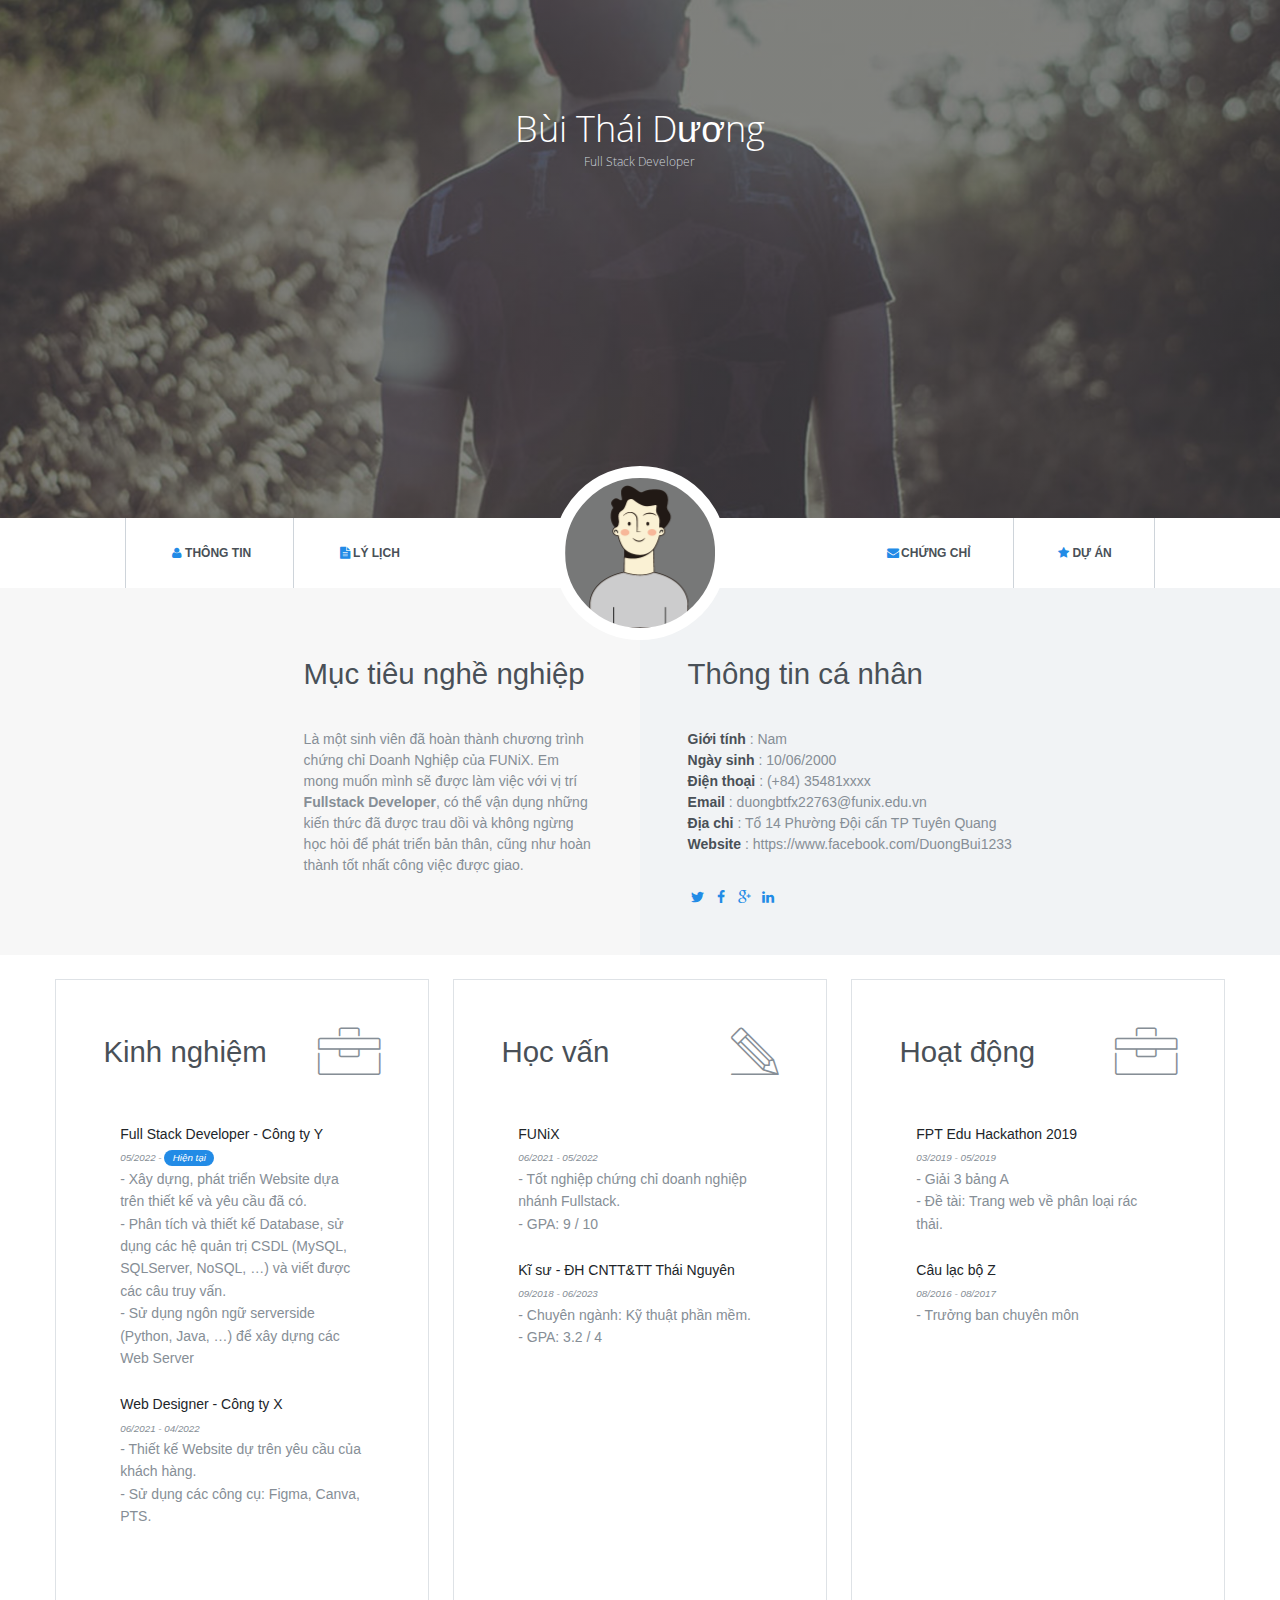
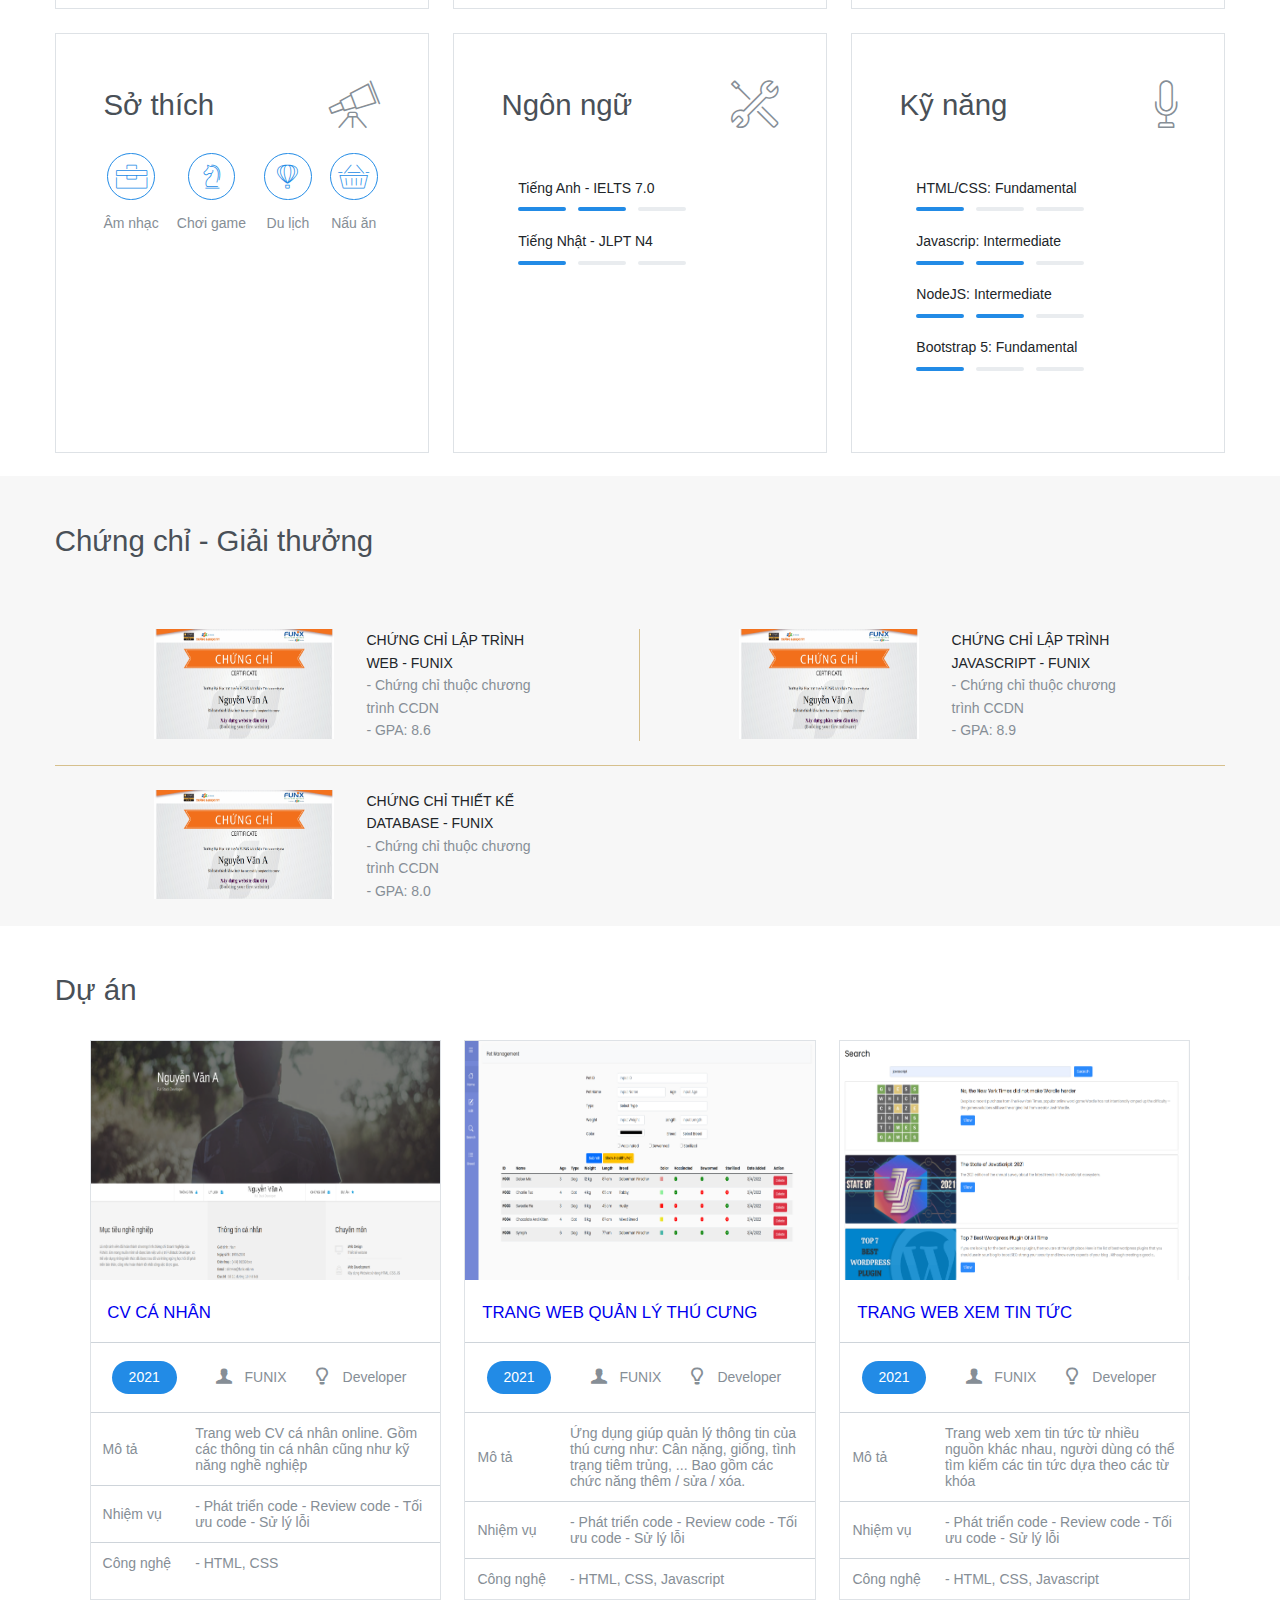
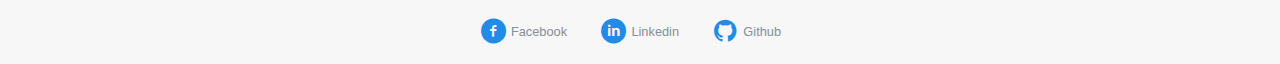
==== commit e88a365c: "update for assignment 03" ====
--- a/index.html
+++ b/index.html
@@ -301,99 +301,105 @@
 
 				<div class="section-content">
 					<div class="card">
-						<img src="./images/project_1.png" alt="ảnh project_1" class="card-image">
-						<p class="card-title">CV CÁ NHÂN</p>
-						<div class="card-description">
-							<div class="year"><p>2021</p></div>
-							<div class="res970">
-								<div>
-									<i class="icon-user-1"></i>
-									<p>FUNIX</p>
+						<a href="./project/personal_cv.html" class="view-project">
+							<img src="./images/project_1.png" alt="ảnh project_1" class="card-image">
+							<p class="card-title">CV CÁ NHÂN</p>
+							<div class="card-description">
+								<div class="year"><p>2021</p></div>
+								<div class="res970">
+									<div>
+										<i class="icon-user-1"></i>
+										<p>FUNIX</p>
+									</div>
+									<div>
+										<i class="icon-lamp"></i>
+										<p>Developer</p>
+									</div>
 								</div>
-								<div>
-									<i class="icon-lamp"></i>
-									<p>Developer</p>
+							</div>
+							<table>
+								<tr>
+									<td>Mô tả</td>
+									<td>Trang web CV cá nhân online. Gồm các thông tin cá nhân cũng như kỹ năng nghề nghiệp</td>
+								</tr>
+								<tr>
+									<td>Nhiệm vụ</td>
+									<td>- Phát triển code - Review code - Tối ưu code - Sử lý lỗi</td>
+								</tr>
+								<tr>
+									<td>Công nghệ</td>
+									<td>- HTML, CSS</td>
+								</tr>
+							</table>
+						</a>
+					</div>
+	
+					<div class="card">
+						<a href="./project/web-pet.html" class="view-project">
+							<img src="./images//project_2.png" alt="ảnh project_2" class="card-image">
+							<p class="card-title">TRANG WEB QUẢN LÝ THÚ CƯNG</p>
+							<div class="card-description">
+								<div class="year"><p>2021</p></div>
+								<div class="res970">
+									<div>
+										<i class="icon-user-1"></i>
+										<p>FUNIX</p>
+									</div>
+									<div>
+										<i class="icon-lamp"></i>
+										<p>Developer</p>
+									</div>
 								</div>
 							</div>
-						</div>
-						<table>
-							<tr>
-								<td>Mô tả</td>
-								<td>Trang web CV cá nhân online. Gồm các thông tin cá nhân cũng như kỹ năng nghề nghiệp</td>
-							</tr>
-							<tr>
-								<td>Nhiệm vụ</td>
-								<td>- Phát triển code - Review code - Tối ưu code - Sử lý lỗi</td>
-							</tr>
-							<tr>
-								<td>Công nghệ</td>
-								<td>- HTML, CSS</td>
-							</tr>
-						</table>
-					</div>
-	
-					<div class="card">
-						<img src="./images//project_2.png" alt="ảnh project_2" class="card-image">
-						<p class="card-title">TRANG WEB QUẢN LÝ THÚ CƯNG</p>
-						<div class="card-description">
-							<div class="year"><p>2021</p></div>
-							<div class="res970">
-								<div>
-									<i class="icon-user-1"></i>
-									<p>FUNIX</p>
+							<table>
+								<tr>
+									<td>Mô tả</td>
+									<td>Ứng dụng giúp quản lý thông tin của thú cưng như: Cân nặng, giống, tình trạng tiêm trủng, ... Bao gồm các chức năng thêm / sửa / xóa.</td>
+								</tr>
+								<tr>
+									<td>Nhiệm vụ</td>
+									<td>- Phát triển code - Review code - Tối ưu code - Sử lý lỗi</td>
+								</tr>
+								<tr>
+									<td>Công nghệ</td>
+									<td>- HTML, CSS, Javascript</td>
+								</tr>
+							</table>
+						</a>
+					</div>
+					
+					<div class="card">
+						<a href="./project/web-news.html" class="view-project">
+							<img src="./images/project_3.png" alt="ảnh project_3" class="card-image">
+							<p class="card-title">TRANG WEB XEM TIN TỨC</p>
+							<div class="card-description">
+								<div class="year"><p>2021</p></div>
+								<div class="res970">
+									<div>
+										<i class="icon-user-1"></i>
+										<p>FUNIX</p>
+									</div>
+									<div>
+										<i class="icon-lamp"></i>
+										<p>Developer</p>
+									</div>
 								</div>
-								<div>
-									<i class="icon-lamp"></i>
-									<p>Developer</p>
-								</div>
-							</div>
-						</div>
-						<table>
-							<tr>
-								<td>Mô tả</td>
-								<td>Ứng dụng giúp quản lý thông tin của thú cưng như: Cân nặng, giống, tình trạng tiêm trủng, ... Bao gồm các chức năng thêm / sửa / xóa.</td>
-							</tr>
-							<tr>
-								<td>Nhiệm vụ</td>
-								<td>- Phát triển code - Review code - Tối ưu code - Sử lý lỗi</td>
-							</tr>
-							<tr>
-								<td>Công nghệ</td>
-								<td>- HTML, CSS, Javascript</td>
-							</tr>
-						</table>
-					</div>
-	
-					<div class="card">
-						<img src="./images/project_3.png" alt="ảnh project_3" class="card-image">
-						<p class="card-title">TRANG WEB XEM TIN TỨC</p>
-						<div class="card-description">
-							<div class="year"><p>2021</p></div>
-							<div class="res970">
-								<div>
-									<i class="icon-user-1"></i>
-									<p>FUNIX</p>
-								</div>
-								<div>
-									<i class="icon-lamp"></i>
-									<p>Developer</p>
-								</div>
-							</div>
-						</div>
-						<table>
-							<tr>
-								<td>Mô tả</td>
-								<td>Trang web xem tin tức từ nhiều nguồn khác nhau, người dùng có thể tìm kiếm các tin tức dựa theo các từ khóa</td>
-							</tr>
-							<tr>
-								<td>Nhiệm vụ</td>
-								<td>- Phát triển code - Review code - Tối ưu code - Sử lý lỗi</td>
-							</tr>
-							<tr>
-								<td>Công nghệ</td>
-								<td>- HTML, CSS, Javascript</td>
-							</tr>
-						</table>
+							</div>
+							<table>
+								<tr>
+									<td>Mô tả</td>
+									<td>Trang web xem tin tức từ nhiều nguồn khác nhau, người dùng có thể tìm kiếm các tin tức dựa theo các từ khóa</td>
+								</tr>
+								<tr>
+									<td>Nhiệm vụ</td>
+									<td>- Phát triển code - Review code - Tối ưu code - Sử lý lỗi</td>
+								</tr>
+								<tr>
+									<td>Công nghệ</td>
+									<td>- HTML, CSS, Javascript</td>
+								</tr>
+							</table>
+						</a>
 					</div>
 				</div>
       </div>
--- a/css/laptop.css
+++ b/css/laptop.css
@@ -143,7 +143,8 @@
   height: 10.7rem;
   border: 0.86rem solid #fff;
   border-radius: 50%;
-  transform: translate(50%, 0);
+  left: 50%;
+  transform: translate(-50%, 0);
   position: absolute;
   content: "";
 }
@@ -483,6 +484,19 @@
   white-space: nowrap;
 }
 
+/* link view project */
+#project .view-project:link,
+#project .view-project:visited {
+  text-decoration: none;
+}
+
+#project .view-project:hover p,
+#project .view-project:hover i,
+#project .view-project:active p,
+#project .view-project:active i {
+  color: unset;
+}
+
 /* ---------FOOTER--------- */
 
 #footer .container {
